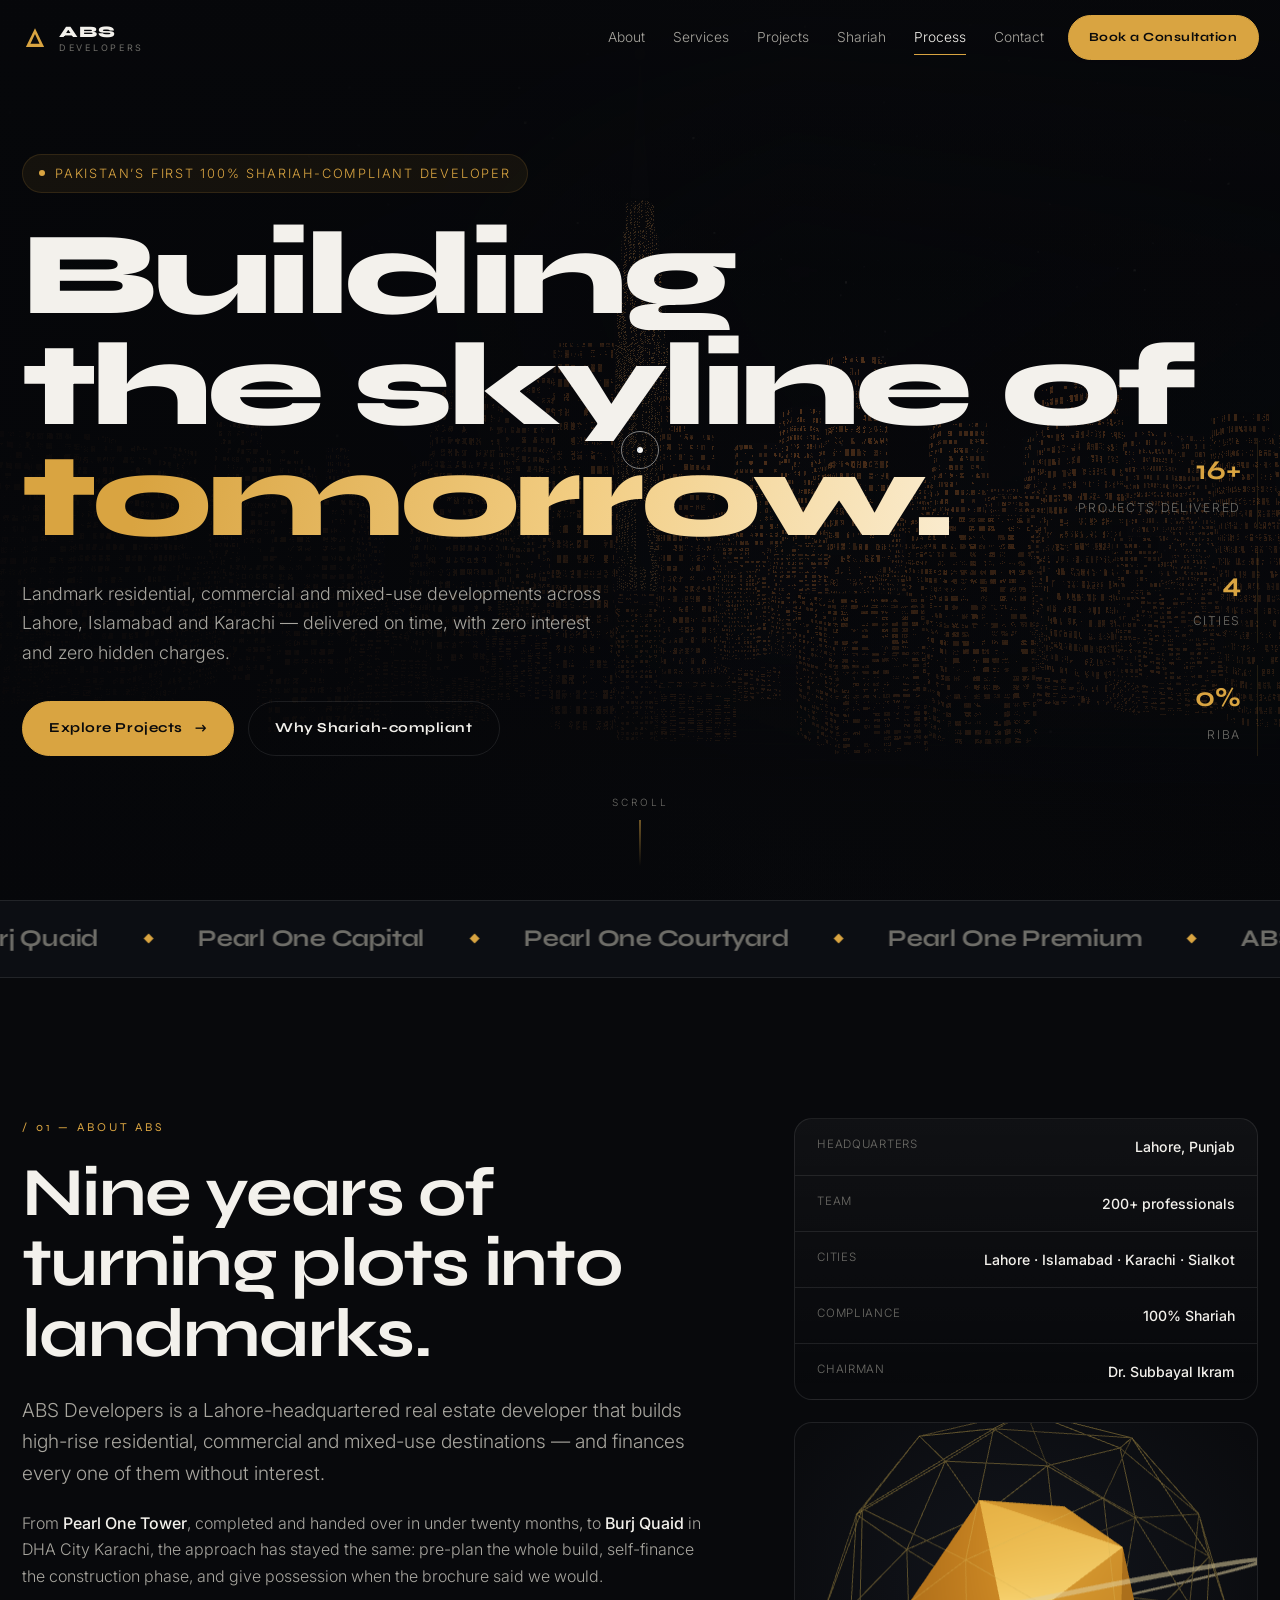
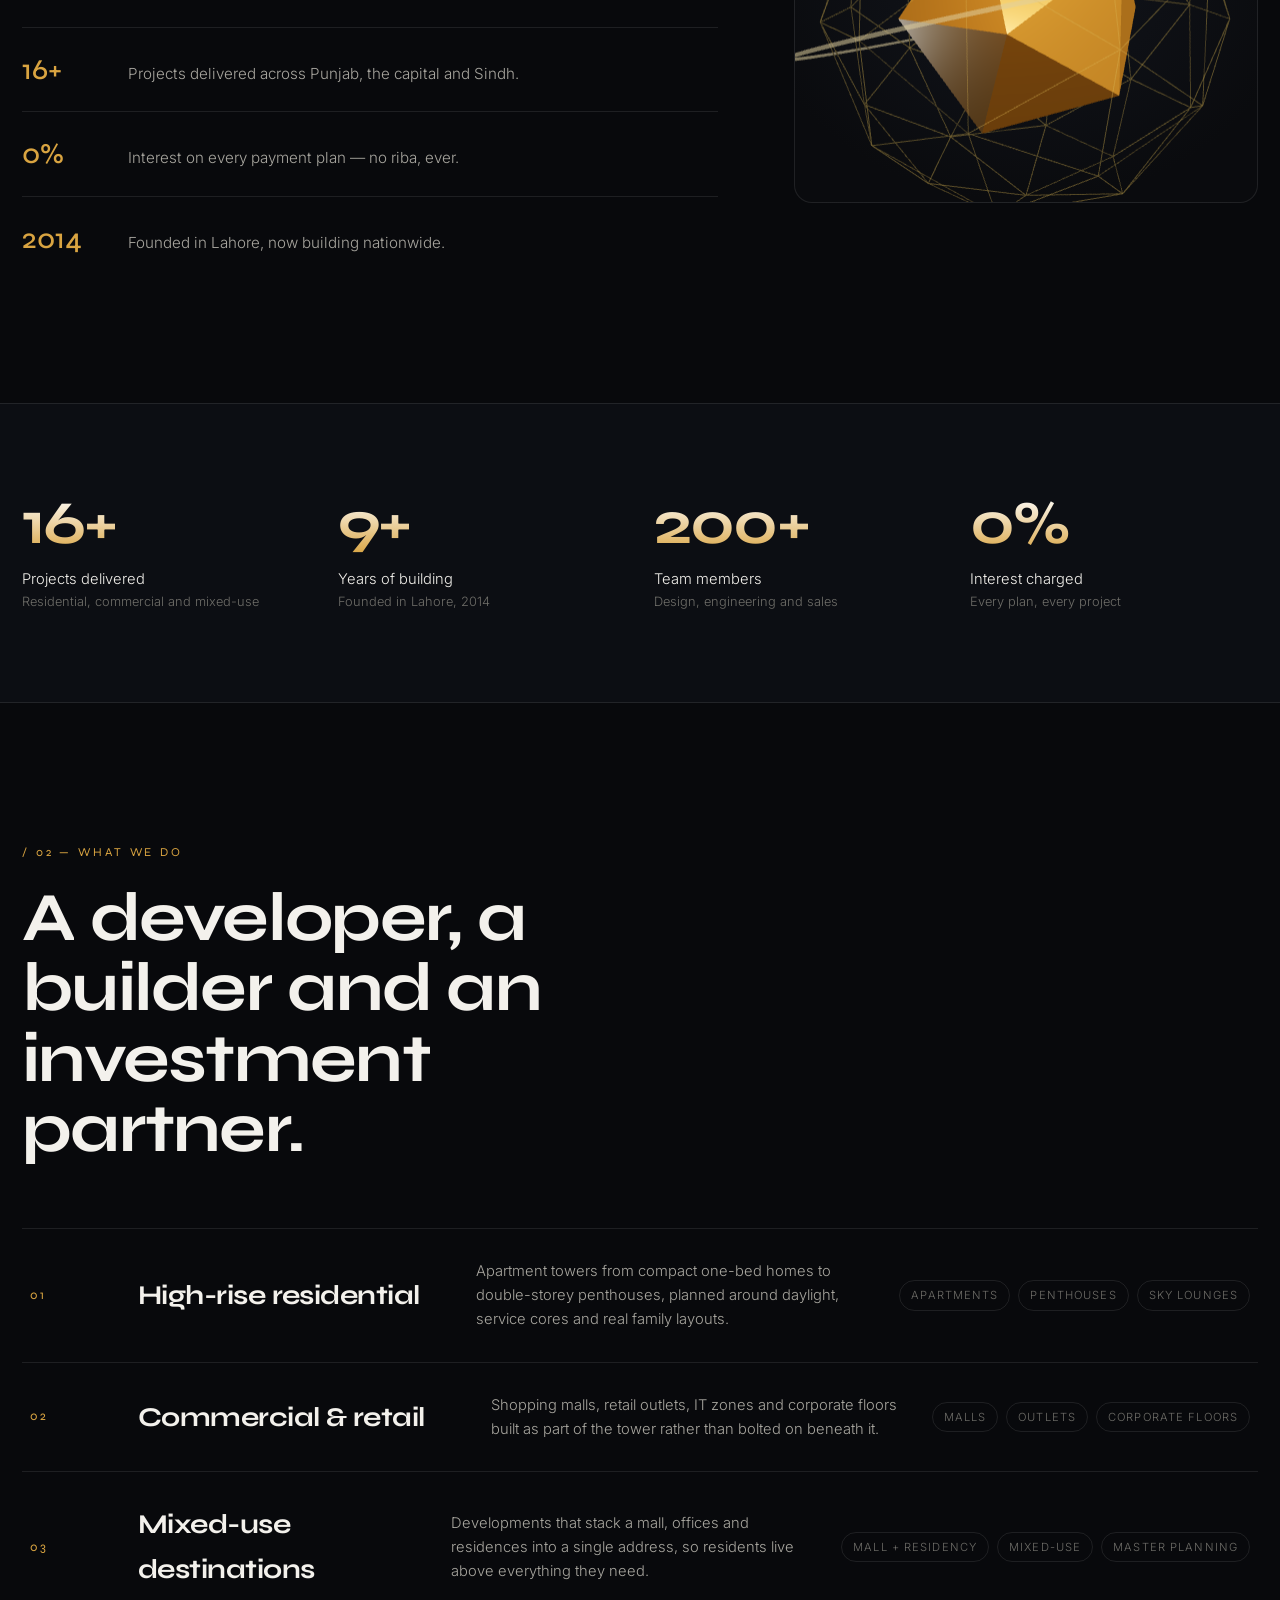
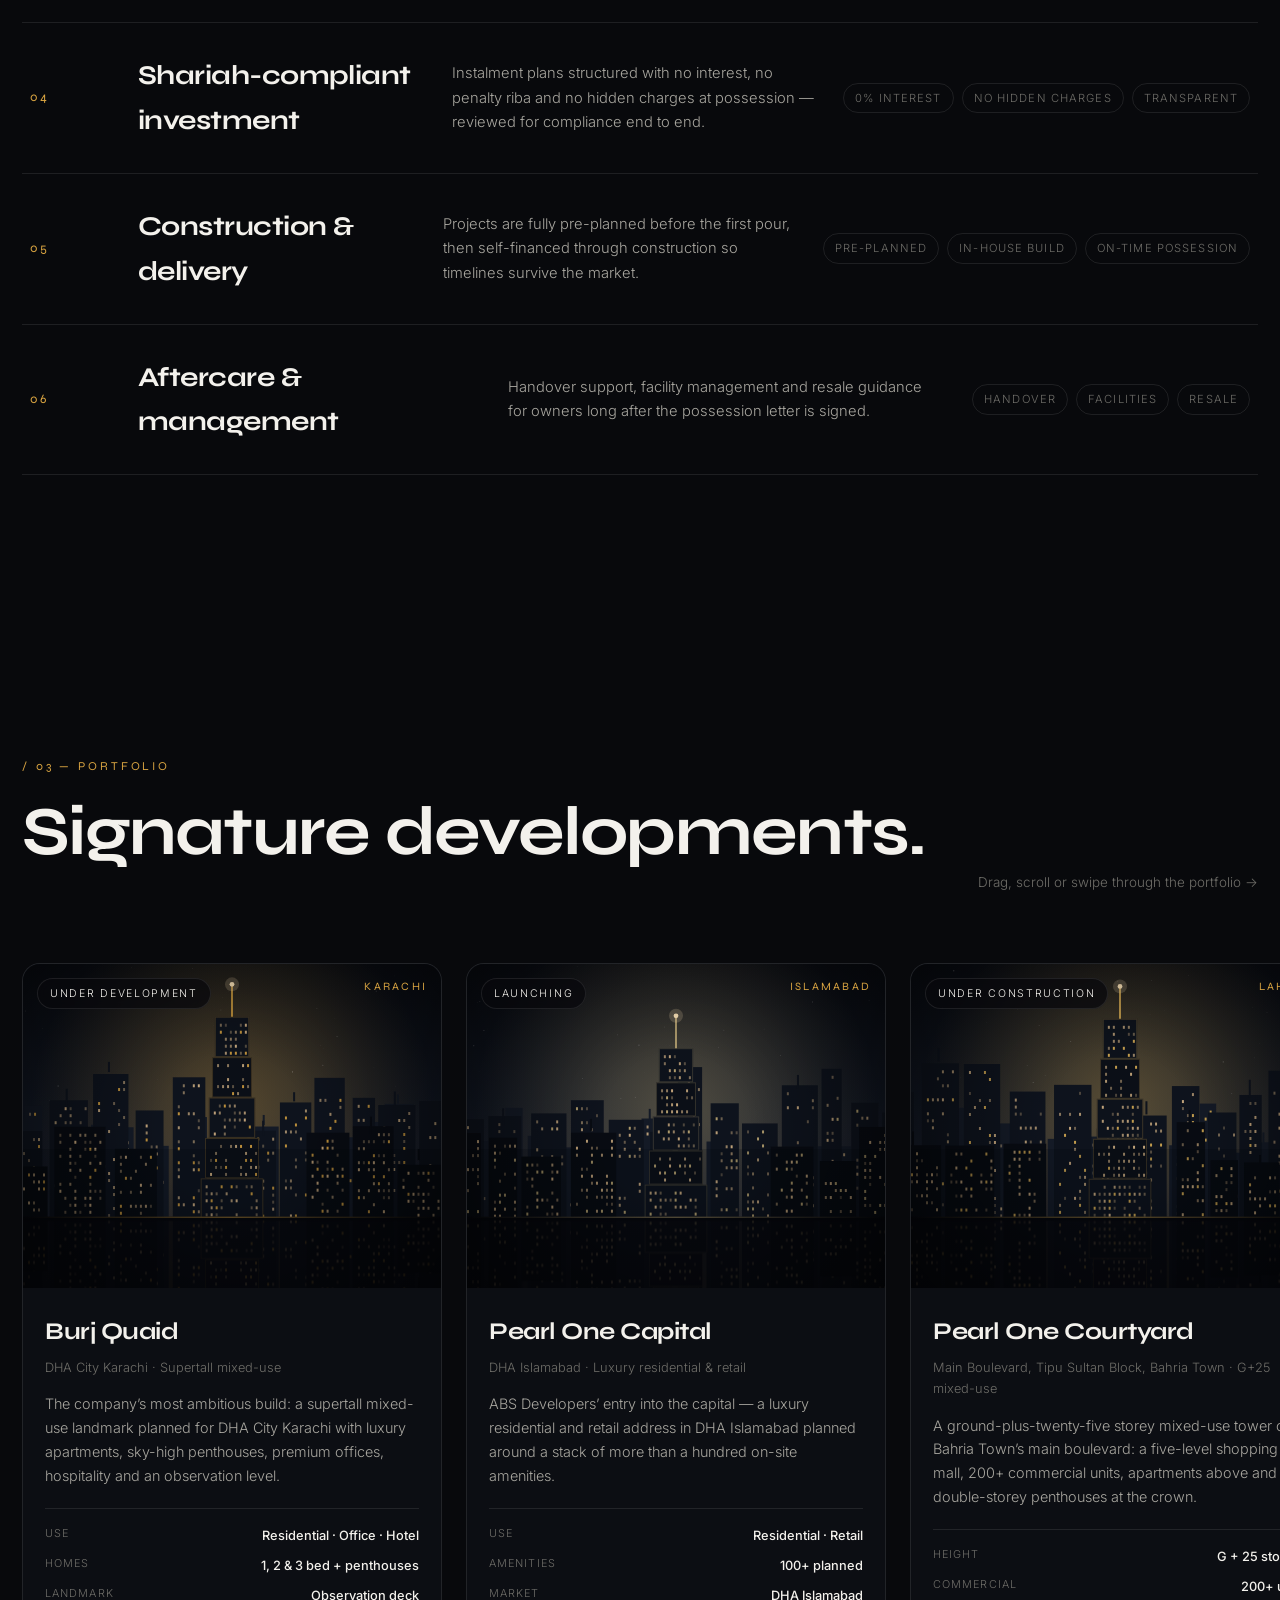
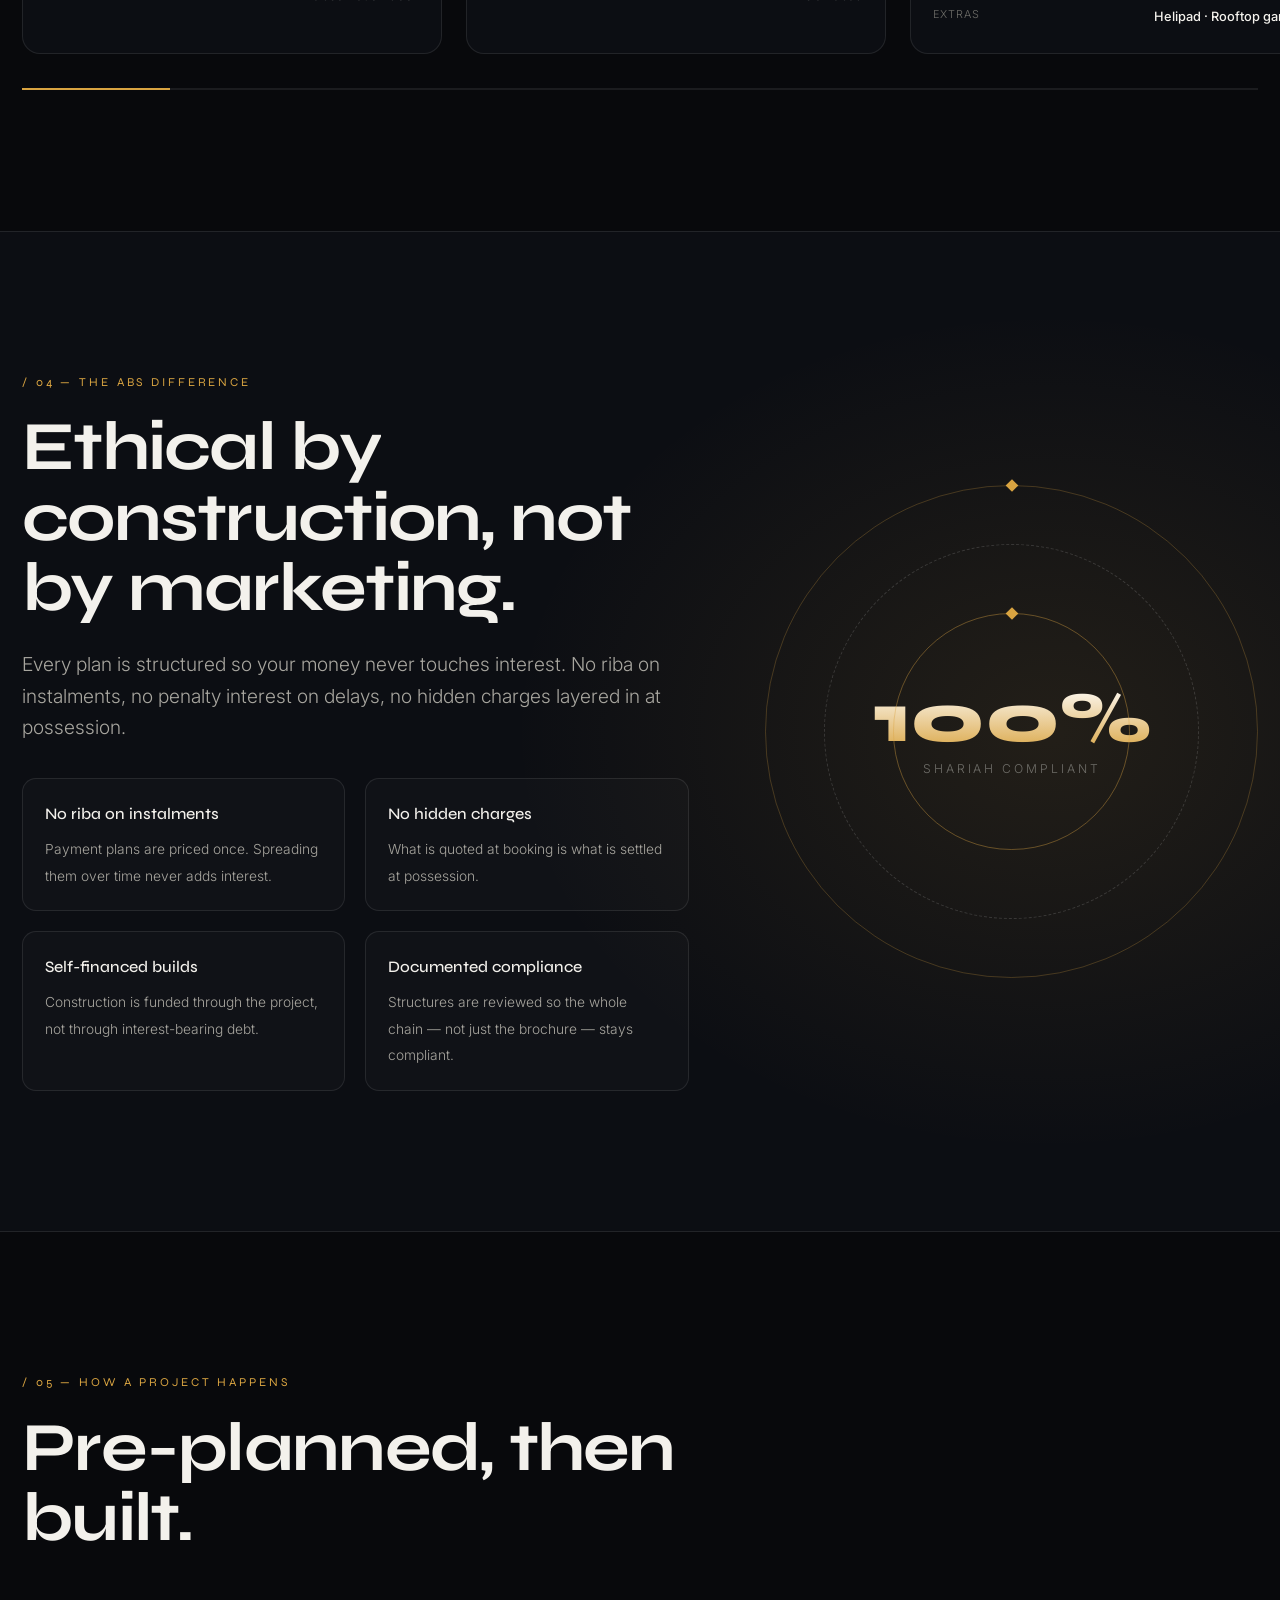
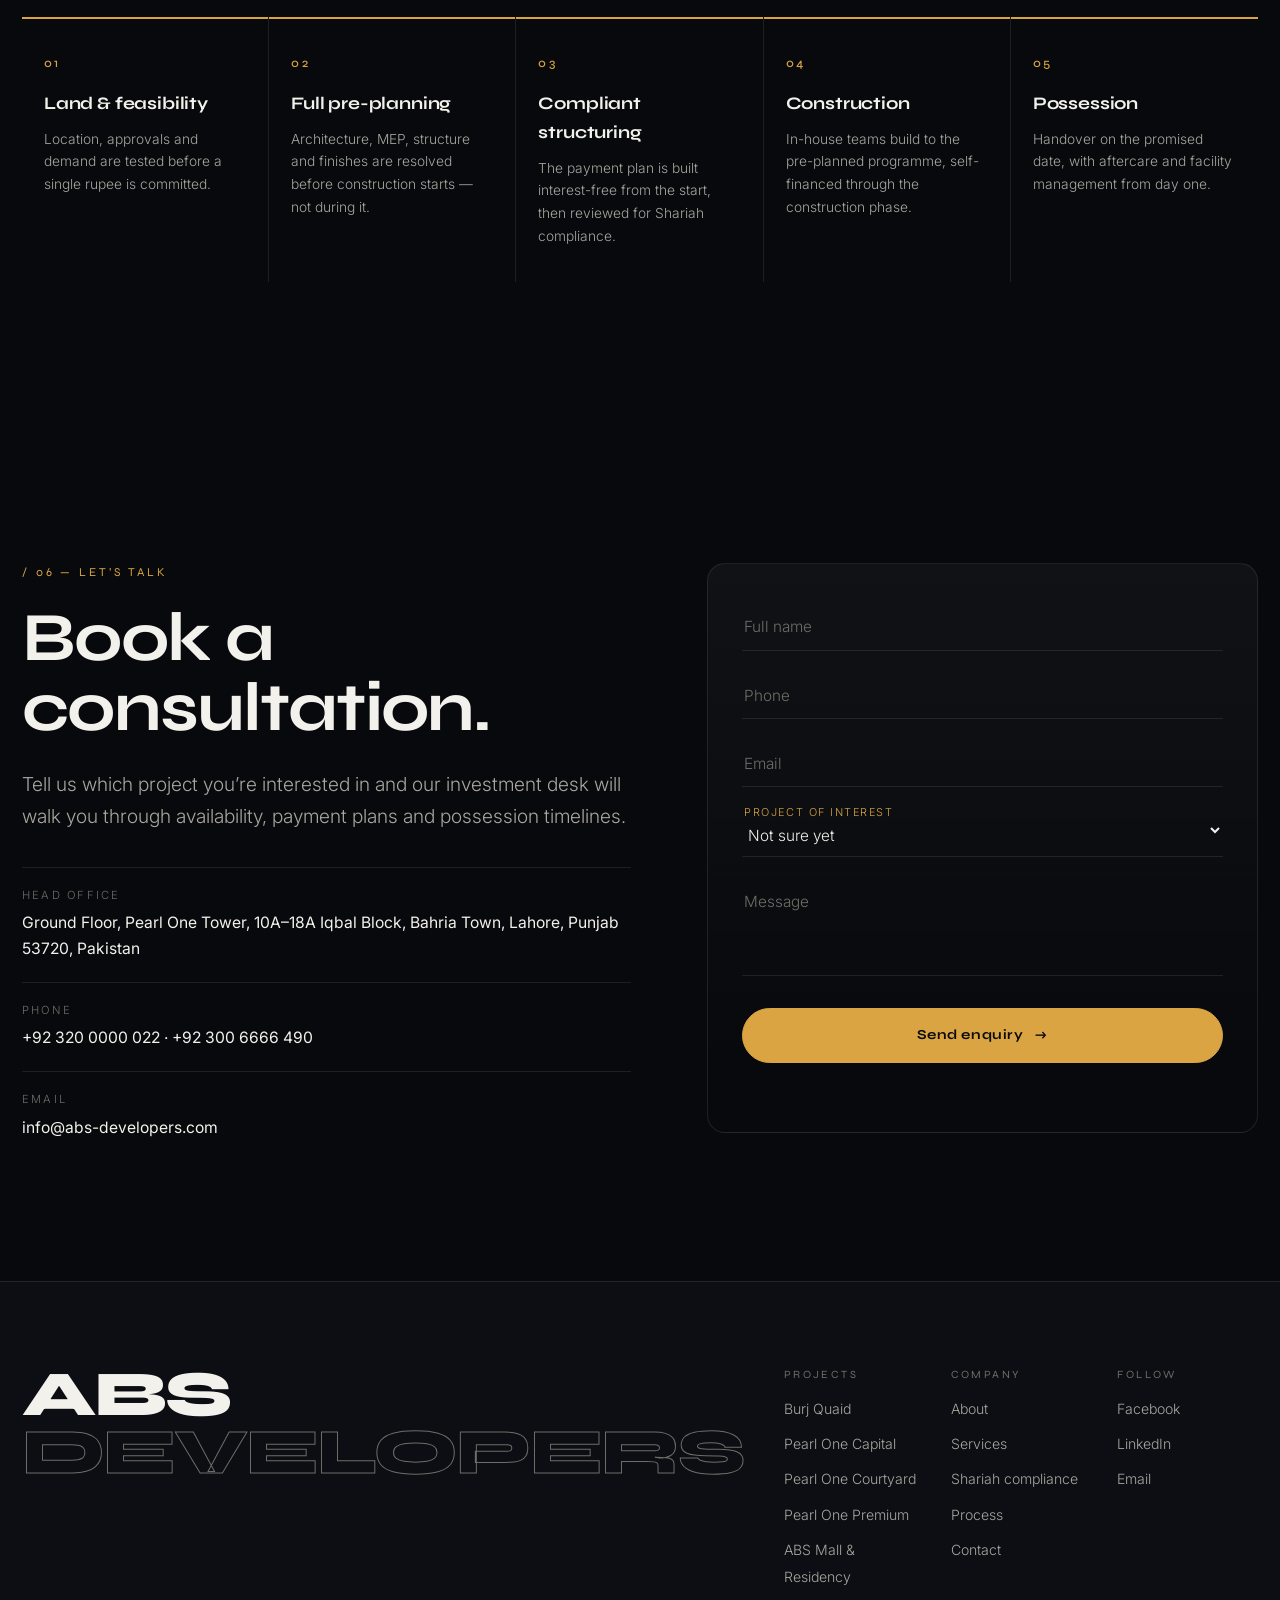
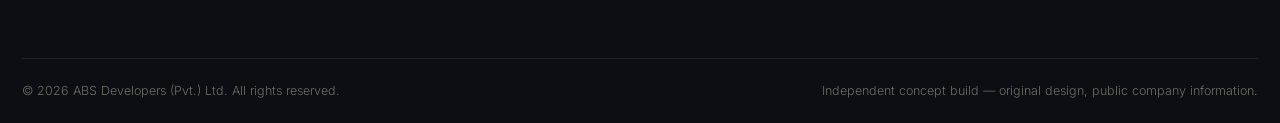
==== index.html @ 53b5f5e5 "Build ABS Developers interactive website with Three.js A static, animated marketing site for ABS Dev" ====
<!DOCTYPE html>
<html lang="en">
<head>
<meta charset="UTF-8" />
<meta name="viewport" content="width=device-width, initial-scale=1, viewport-fit=cover" />
<meta name="theme-color" content="#08090c" />
<title>ABS Developers — Pakistan's Shariah-Compliant Real Estate Developer</title>
<meta name="description" content="ABS Developers — Pakistan's first 100% Shariah-compliant real estate developer. Landmark residential, commercial and mixed-use towers across Lahore, Islamabad and Karachi." />
<link rel="preconnect" href="https://fonts.googleapis.com" />
<link rel="preconnect" href="https://fonts.gstatic.com" crossorigin />
<link href="https://fonts.googleapis.com/css2?family=Syne:wght@600;700;800&family=Inter:wght@300;400;500;600&display=swap" rel="stylesheet" />
<link rel="stylesheet" href="src/css/style.css" />
<link rel="icon" href="data:image/svg+xml,%3Csvg xmlns='http://www.w3.org/2000/svg' viewBox='0 0 32 32'%3E%3Crect width='32' height='32' fill='%23090a0d'/%3E%3Cpath d='M16 4 L26 28 H6 Z' fill='none' stroke='%23d9a441' stroke-width='2'/%3E%3C/svg%3E" />
<script type="importmap">
{
  "imports": {
    "three": "./src/vendor/three.module.min.js"
  }
}
</script>
</head>
<body>

<!-- ============ PRELOADER ============ -->
<div class="preloader" id="preloader">
  <div class="preloader__inner">
    <div class="preloader__mark" aria-hidden="true">
      <svg viewBox="0 0 120 120"><polygon class="pl-tri" points="60,12 104,104 16,104"/><polygon class="pl-tri pl-tri--2" points="60,38 84,92 36,92"/></svg>
    </div>
    <div class="preloader__word"><span>A</span><span>B</span><span>S</span></div>
    <div class="preloader__bar"><i id="preloaderBar"></i></div>
    <div class="preloader__count"><span id="preloaderPct">0</span><em>%</em></div>
  </div>
</div>

<!-- ============ CURSOR / PROGRESS ============ -->
<div class="cursor" id="cursor"><span class="cursor__dot"></span><span class="cursor__ring"></span><span class="cursor__label"></span></div>
<div class="scroll-progress"><i id="scrollBar"></i></div>

<!-- ============ NAV ============ -->
<header class="nav" id="nav">
  <a class="nav__brand" href="#home" data-cursor="ABS">
    <svg class="nav__logo" viewBox="0 0 40 40" aria-hidden="true"><polygon points="20,5 34,34 6,34"/><polygon class="o" points="20,14 27,29 13,29"/></svg>
    <span class="nav__brand-text">ABS<em>Developers</em></span>
  </a>
  <nav class="nav__links" id="navLinks">
    <a href="#about">About</a>
    <a href="#services">Services</a>
    <a href="#projects">Projects</a>
    <a href="#shariah">Shariah</a>
    <a href="#process">Process</a>
    <a href="#contact">Contact</a>
  </nav>
  <a class="btn btn--sm nav__cta" href="#contact" data-cursor="Talk">Book a Consultation</a>
  <button class="nav__burger" id="burger" aria-label="Menu" aria-expanded="false"><i></i><i></i></button>
</header>

<div class="menu" id="menu">
  <div class="menu__bg"></div>
  <div class="menu__grid">
    <ul class="menu__list">
      <li><a href="#home"><b>01</b>Home</a></li>
      <li><a href="#about"><b>02</b>About</a></li>
      <li><a href="#services"><b>03</b>Services</a></li>
      <li><a href="#projects"><b>04</b>Projects</a></li>
      <li><a href="#shariah"><b>05</b>Shariah</a></li>
      <li><a href="#process"><b>06</b>Process</a></li>
      <li><a href="#contact"><b>07</b>Contact</a></li>
    </ul>
    <div class="menu__meta">
      <p class="menu__label">Head Office</p>
      <p>Ground Floor, Pearl One Tower,<br/>10A–18A Iqbal Block, Bahria Town,<br/>Lahore, Punjab 53720</p>
      <p class="menu__label">Enquiries</p>
      <p><a href="tel:+923200000022">+92 320 0000 022</a><br/><a href="mailto:info@abs-developers.com">info@abs-developers.com</a></p>
    </div>
  </div>
</div>

<main id="smooth-content">

<!-- ============ HERO ============ -->
<section class="hero" id="home">
  <canvas id="cityCanvas" class="hero__canvas"></canvas>
  <div class="hero__veil"></div>
  <div class="hero__inner">
    <p class="hero__eyebrow reveal-line"><i></i>Pakistan&rsquo;s first 100% Shariah-compliant developer</p>
    <h1 class="hero__title">
      <span class="line"><span>Building</span></span>
      <span class="line"><span>the skyline of</span></span>
      <span class="line"><span class="grad">tomorrow.</span></span>
    </h1>
    <p class="hero__sub reveal-line">Landmark residential, commercial and mixed-use developments across Lahore, Islamabad and Karachi — delivered on time, with zero interest and zero hidden charges.</p>
    <div class="hero__actions reveal-line">
      <a class="btn" href="#projects" data-cursor="View">Explore Projects<i class="btn__arrow">→</i></a>
      <a class="btn btn--ghost" href="#shariah" data-cursor="Why">Why Shariah-compliant</a>
    </div>
  </div>
  <div class="hero__stats" id="heroStats"></div>
  <div class="hero__scroll"><span>Scroll</span><i></i></div>
</section>

<!-- ============ MARQUEE ============ -->
<div class="marquee" aria-hidden="true">
  <div class="marquee__track" id="marqueeTrack"></div>
</div>

<!-- ============ ABOUT ============ -->
<section class="section about" id="about">
  <div class="wrap about__grid">
    <div class="about__left">
      <p class="tag reveal">/ 01 — About ABS</p>
      <h2 class="h2 split">Nine years of turning plots into landmarks.</h2>
      <p class="lede reveal">ABS Developers is a Lahore-headquartered real estate developer that builds high-rise residential, commercial and mixed-use destinations — and finances every one of them without interest.</p>
      <p class="reveal">From <b>Pearl One Tower</b>, completed and handed over in under twenty months, to <b>Burj Quaid</b> in DHA City Karachi, the approach has stayed the same: pre-plan the whole build, self-finance the construction phase, and give possession when the brochure said we would.</p>
      <div class="about__points">
        <div class="point reveal"><b>16+</b><span>Projects delivered across Punjab, the capital and Sindh.</span></div>
        <div class="point reveal"><b>0%</b><span>Interest on every payment plan — no riba, ever.</span></div>
        <div class="point reveal"><b>2014</b><span>Founded in Lahore, now building nationwide.</span></div>
      </div>
    </div>
    <aside class="about__right">
      <div class="panel reveal">
        <div class="panel__row"><span>Headquarters</span><b>Lahore, Punjab</b></div>
        <div class="panel__row"><span>Team</span><b>200+ professionals</b></div>
        <div class="panel__row"><span>Cities</span><b>Lahore · Islamabad · Karachi · Sialkot</b></div>
        <div class="panel__row"><span>Compliance</span><b>100% Shariah</b></div>
        <div class="panel__row"><span>Chairman</span><b>Dr. Subbayal Ikram</b></div>
      </div>
      <div class="about__badge reveal"><canvas id="emblemCanvas"></canvas></div>
    </aside>
  </div>
</section>

<!-- ============ STATS ============ -->
<section class="section stats">
  <div class="wrap stats__grid" id="statsGrid"></div>
</section>

<!-- ============ SERVICES ============ -->
<section class="section services" id="services">
  <div class="wrap">
    <header class="sec-head">
      <p class="tag reveal">/ 02 — What we do</p>
      <h2 class="h2 split">A developer, a builder and an investment partner.</h2>
    </header>
    <div class="services__list" id="servicesList"></div>
  </div>
</section>

<!-- ============ PROJECTS ============ -->
<section class="section projects" id="projects">
  <div class="wrap">
    <header class="sec-head sec-head--row">
      <div>
        <p class="tag reveal">/ 03 — Portfolio</p>
        <h2 class="h2 split">Signature developments.</h2>
      </div>
      <p class="sec-head__note reveal">Drag, scroll or swipe through the portfolio →</p>
    </header>
  </div>
  <div class="rail" id="rail">
    <div class="rail__track" id="railTrack"></div>
  </div>
  <div class="wrap"><div class="rail__bar"><i id="railBar"></i></div></div>
</section>

<!-- ============ SHARIAH ============ -->
<section class="section shariah" id="shariah">
  <div class="shariah__bg"></div>
  <div class="wrap shariah__grid">
    <div>
      <p class="tag reveal">/ 04 — The ABS difference</p>
      <h2 class="h2 split">Ethical by construction, not by marketing.</h2>
      <p class="lede reveal">Every plan is structured so your money never touches interest. No riba on instalments, no penalty interest on delays, no hidden charges layered in at possession.</p>
      <div class="pillars" id="pillars"></div>
    </div>
    <div class="shariah__art"><div class="ring r1"></div><div class="ring r2"></div><div class="ring r3"></div><div class="shariah__core"><span>100%</span><em>Shariah compliant</em></div></div>
  </div>
</section>

<!-- ============ PROCESS ============ -->
<section class="section process" id="process">
  <div class="wrap">
    <header class="sec-head">
      <p class="tag reveal">/ 05 — How a project happens</p>
      <h2 class="h2 split">Pre-planned, then built.</h2>
    </header>
    <ol class="steps" id="steps"></ol>
  </div>
</section>

<!-- ============ CONTACT ============ -->
<section class="section contact" id="contact">
  <div class="wrap contact__grid">
    <div class="contact__left">
      <p class="tag reveal">/ 06 — Let&rsquo;s talk</p>
      <h2 class="h2 split">Book a consultation.</h2>
      <p class="lede reveal">Tell us which project you&rsquo;re interested in and our investment desk will walk you through availability, payment plans and possession timelines.</p>
      <ul class="contact__info">
        <li class="reveal"><span>Head Office</span><b>Ground Floor, Pearl One Tower, 10A–18A Iqbal Block, Bahria Town, Lahore, Punjab 53720, Pakistan</b></li>
        <li class="reveal"><span>Phone</span><b><a href="tel:+923200000022">+92 320 0000 022</a> · <a href="tel:+923006666490">+92 300 6666 490</a></b></li>
        <li class="reveal"><span>Email</span><b><a href="mailto:info@abs-developers.com">info@abs-developers.com</a></b></li>
      </ul>
    </div>
    <form class="form reveal" id="form" novalidate>
      <div class="field"><input id="fName" name="name" required placeholder=" " autocomplete="name" /><label for="fName">Full name</label></div>
      <div class="field"><input id="fPhone" name="phone" required placeholder=" " autocomplete="tel" /><label for="fPhone">Phone</label></div>
      <div class="field"><input id="fEmail" type="email" name="email" required placeholder=" " autocomplete="email" /><label for="fEmail">Email</label></div>
      <div class="field"><select id="fProject" name="project"></select><label for="fProject" class="label--static">Project of interest</label></div>
      <div class="field"><textarea id="fMsg" name="message" rows="3" placeholder=" "></textarea><label for="fMsg">Message</label></div>
      <button class="btn btn--full" type="submit" data-cursor="Send">Send enquiry<i class="btn__arrow">→</i></button>
      <p class="form__note" id="formNote" role="status"></p>
    </form>
  </div>
</section>

<!-- ============ FOOTER ============ -->
<footer class="footer">
  <div class="wrap footer__top">
    <h2 class="footer__mark">ABS<em>DEVELOPERS</em></h2>
    <div class="footer__cols">
      <div><p class="menu__label">Projects</p><ul id="footerProjects"></ul></div>
      <div><p class="menu__label">Company</p><ul>
        <li><a href="#about">About</a></li><li><a href="#services">Services</a></li>
        <li><a href="#shariah">Shariah compliance</a></li><li><a href="#process">Process</a></li>
        <li><a href="#contact">Contact</a></li></ul></div>
      <div><p class="menu__label">Follow</p><ul>
        <li><a href="https://www.facebook.com/absdevelopers/" target="_blank" rel="noopener">Facebook</a></li>
        <li><a href="https://pk.linkedin.com/company/absdevelopers" target="_blank" rel="noopener">LinkedIn</a></li>
        <li><a href="mailto:info@abs-developers.com">Email</a></li></ul></div>
    </div>
  </div>
  <div class="wrap footer__bottom">
    <p>© <span id="year"></span> ABS Developers (Pvt.) Ltd. All rights reserved.</p>
    <p class="footer__note">Independent concept build — original design, public company information.</p>
  </div>
</footer>

</main>

<script type="module" src="src/js/main.js"></script>
</body>
</html>
---- src/css/style.css ----
/* =========================================================
   ABS Developers — concept build
   Original design system. Dark architectural palette + gold.
   ========================================================= */

:root{
  --bg:#08090c;
  --bg-2:#0c0e13;
  --bg-3:#11141b;
  --line:rgba(255,255,255,.09);
  --ink:#f3f1ec;
  --ink-2:#a8a69f;
  --ink-3:#6e6d68;
  --gold:#d9a441;
  --gold-2:#f2cd82;
  --gold-soft:rgba(217,164,65,.14);
  --radius:18px;
  --wrap:1280px;
  --ease:cubic-bezier(.22,1,.36,1);
  --font-d:"Syne",system-ui,sans-serif;
  --font-b:"Inter",system-ui,sans-serif;
  --nav-h:76px;
}

*,*::before,*::after{box-sizing:border-box}
html{scroll-behavior:smooth;-webkit-text-size-adjust:100%}
html.lenis{scroll-behavior:auto}
body{
  margin:0;background:var(--bg);color:var(--ink);
  font-family:var(--font-b);font-weight:300;font-size:16px;line-height:1.65;
  -webkit-font-smoothing:antialiased;overflow-x:hidden;
}
body.is-locked{overflow:hidden}
img,canvas,svg{display:block;max-width:100%}
a{color:inherit;text-decoration:none}
ul,ol{margin:0;padding:0;list-style:none}
button,input,select,textarea{font:inherit;color:inherit}
::selection{background:var(--gold);color:#0b0b0c}

.wrap{width:min(100% - 44px,var(--wrap));margin-inline:auto}
.section{position:relative;padding:clamp(88px,11vw,160px) 0}
.tag{
  font-family:var(--font-d);font-size:12px;letter-spacing:.24em;text-transform:uppercase;
  color:var(--gold);margin:0 0 20px
}
.h2{
  font-family:var(--font-d);font-weight:700;letter-spacing:-.025em;line-height:1.02;
  font-size:clamp(2.1rem,5.4vw,4.3rem);margin:0 0 26px;
}
.lede{font-size:clamp(1.02rem,1.5vw,1.2rem);color:var(--ink-2);max-width:56ch;margin:0 0 20px}
p{margin:0 0 18px;color:var(--ink-2)}
b,strong{color:var(--ink);font-weight:500}

/* ---------- Buttons ---------- */
.btn{
  --pad:15px 26px;
  position:relative;display:inline-flex;align-items:center;gap:12px;
  padding:var(--pad);border:1px solid var(--gold);border-radius:999px;
  background:var(--gold);color:#0a0a0b;font-family:var(--font-d);font-weight:700;
  font-size:.86rem;letter-spacing:.04em;cursor:pointer;overflow:hidden;
  transition:transform .5s var(--ease),box-shadow .5s var(--ease),color .35s;
  will-change:transform;
}
.btn::after{
  content:"";position:absolute;inset:0;background:var(--ink);
  transform:translateY(101%);transition:transform .55s var(--ease);z-index:0;
}
.btn>*{position:relative;z-index:1}
.btn:hover{box-shadow:0 14px 40px -12px rgba(217,164,65,.6)}
.btn:hover::after{transform:translateY(0)}
.btn__arrow{transition:transform .45s var(--ease);font-style:normal}
.btn:hover .btn__arrow{transform:translateX(5px)}
.btn--ghost{background:transparent;border-color:var(--line);color:var(--ink)}
.btn--ghost::after{background:var(--ink)}
.btn--ghost:hover{color:#0a0a0b;box-shadow:none}
.btn--sm{--pad:11px 20px;font-size:.78rem}
.btn--full{width:100%;justify-content:center;margin-top:8px}

/* ---------- Preloader ---------- */
.preloader{
  position:fixed;inset:0;z-index:999;background:var(--bg);
  display:grid;place-items:center;
}
.preloader.is-done{pointer-events:none}
.preloader__inner{display:grid;justify-items:center;gap:22px;width:min(88vw,330px)}
.preloader__mark svg{width:58px;height:58px}
.pl-tri{fill:none;stroke:var(--gold);stroke-width:3;
  stroke-dasharray:300;stroke-dashoffset:300;animation:draw 2.2s var(--ease) infinite}
.pl-tri--2{stroke:rgba(255,255,255,.3);animation-delay:.25s}
@keyframes draw{0%{stroke-dashoffset:300}55%{stroke-dashoffset:0}100%{stroke-dashoffset:-300}}
.preloader__word{display:flex;gap:.28em;font-family:var(--font-d);font-weight:800;
  font-size:2rem;letter-spacing:.12em}
.preloader__word span{opacity:.15;animation:pulse 1.5s var(--ease) infinite}
.preloader__word span:nth-child(2){animation-delay:.15s}
.preloader__word span:nth-child(3){animation-delay:.3s}
@keyframes pulse{0%,100%{opacity:.15}50%{opacity:1;color:var(--gold)}}
.preloader__bar{width:100%;height:2px;background:rgba(255,255,255,.1);overflow:hidden}
.preloader__bar i{display:block;height:100%;width:0;background:var(--gold);transition:width .3s linear}
.preloader__count{font-family:var(--font-d);font-size:.8rem;color:var(--ink-3);letter-spacing:.2em}

/* ---------- Cursor & progress ---------- */
.cursor{position:fixed;top:0;left:0;z-index:900;pointer-events:none;mix-blend-mode:difference}
.cursor__dot,.cursor__ring{position:absolute;border-radius:50%;transform:translate(-50%,-50%)}
.cursor__dot{width:6px;height:6px;background:#fff}
.cursor__ring{width:38px;height:38px;border:1px solid rgba(255,255,255,.5);
  transition:width .35s var(--ease),height .35s var(--ease),background .35s}
.cursor.is-active .cursor__ring{width:68px;height:68px;background:rgba(255,255,255,.12)}
.cursor__label{position:absolute;transform:translate(-50%,-50%);font-family:var(--font-d);
  font-size:11px;letter-spacing:.1em;text-transform:uppercase;opacity:0;transition:opacity .3s}
.cursor.is-active .cursor__label{opacity:1}
@media (hover:none),(max-width:900px){.cursor{display:none}}

.scroll-progress{position:fixed;top:0;left:0;width:100%;height:2px;z-index:800;background:transparent}
.scroll-progress i{display:block;height:100%;width:0;
  background:linear-gradient(90deg,var(--gold),var(--gold-2))}

/* ---------- Nav ---------- */
.nav{
  position:fixed;top:0;left:0;width:100%;height:var(--nav-h);z-index:700;
  display:flex;align-items:center;gap:24px;
  padding:0 max(22px,calc((100vw - var(--wrap))/2));
  transition:background .5s var(--ease),backdrop-filter .5s,border-color .5s,transform .6s var(--ease);
  border-bottom:1px solid transparent;
}
.nav.is-stuck{background:rgba(8,9,12,.72);backdrop-filter:blur(16px);border-color:var(--line)}
.nav.is-hidden{transform:translateY(-102%)}
.nav__brand{display:flex;align-items:center;gap:11px;margin-right:auto}
.nav__logo{width:26px;height:26px;fill:var(--gold)}
.nav__logo .o{fill:var(--bg)}
.nav__brand-text{font-family:var(--font-d);font-weight:800;letter-spacing:.06em;font-size:1rem;line-height:1}
.nav__brand-text em{display:block;font-style:normal;font-family:var(--font-b);font-weight:400;
  font-size:9px;letter-spacing:.3em;color:var(--ink-3);text-transform:uppercase;margin-top:3px}
.nav__links{display:flex;gap:28px}
.nav__links a{position:relative;font-size:.86rem;color:var(--ink-2);transition:color .3s}
.nav__links a::after{content:"";position:absolute;left:0;bottom:-6px;width:100%;height:1px;
  background:var(--gold);transform:scaleX(0);transform-origin:right;transition:transform .45s var(--ease)}
.nav__links a:hover,.nav__links a.is-current{color:var(--ink)}
.nav__links a:hover::after,.nav__links a.is-current::after{transform:scaleX(1);transform-origin:left}
.nav__burger{display:none;width:42px;height:42px;border:1px solid var(--line);border-radius:50%;
  background:transparent;cursor:pointer;place-items:center;gap:5px;flex-direction:column}
.nav__burger i{display:block;width:16px;height:1.5px;background:var(--ink);transition:transform .4s var(--ease),opacity .3s}
.nav__burger.is-open i:first-child{transform:translateY(3.2px) rotate(45deg)}
.nav__burger.is-open i:last-child{transform:translateY(-3.2px) rotate(-45deg)}

/* ---------- Mobile menu ---------- */
.menu{position:fixed;inset:0;z-index:690;visibility:hidden;pointer-events:none}
.menu.is-open{visibility:visible;pointer-events:auto}
.menu__bg{position:absolute;inset:0;background:var(--bg-2);
  clip-path:circle(0% at 100% 0);transition:clip-path .8s var(--ease)}
.menu.is-open .menu__bg{clip-path:circle(150% at 100% 0)}
.menu__grid{position:relative;height:100%;display:flex;flex-direction:column;justify-content:center;
  gap:40px;padding:calc(var(--nav-h) + 30px) max(22px,calc((100vw - var(--wrap))/2)) 40px;overflow-y:auto}
.menu__list li{overflow:hidden;border-bottom:1px solid var(--line)}
.menu__list a{display:flex;align-items:baseline;gap:16px;padding:14px 0;
  font-family:var(--font-d);font-weight:700;font-size:clamp(1.7rem,7vw,2.6rem);letter-spacing:-.02em;
  transform:translateY(105%);transition:transform .7s var(--ease),color .3s}
.menu.is-open .menu__list a{transform:translateY(0)}
.menu__list li:nth-child(1) a{transition-delay:.16s}.menu__list li:nth-child(2) a{transition-delay:.22s}
.menu__list li:nth-child(3) a{transition-delay:.28s}.menu__list li:nth-child(4) a{transition-delay:.34s}
.menu__list li:nth-child(5) a{transition-delay:.4s}.menu__list li:nth-child(6) a{transition-delay:.46s}
.menu__list li:nth-child(7) a{transition-delay:.52s}
.menu__list a:hover{color:var(--gold)}
.menu__list b{font-family:var(--font-b);font-size:11px;font-weight:400;color:var(--gold);letter-spacing:.2em}
.menu__meta p{font-size:.9rem;margin:0 0 14px}
.menu__label{font-family:var(--font-d);font-size:11px;letter-spacing:.22em;text-transform:uppercase;
  color:var(--ink-3);margin:0 0 10px}

/* ---------- Hero ---------- */
.hero{position:relative;min-height:100svh;display:flex;align-items:flex-end;overflow:hidden}
.hero__canvas{position:absolute;inset:0;width:100%;height:100%;z-index:0}
.hero__veil{position:absolute;inset:0;z-index:1;pointer-events:none;
  background:
    linear-gradient(90deg,rgba(6,7,10,.94) 0%,rgba(6,7,10,.82) 34%,rgba(6,7,10,.28) 62%,rgba(6,7,10,.5) 100%),
    radial-gradient(90% 62% at 50% 106%,rgba(8,9,12,.94),transparent 62%),
    linear-gradient(180deg,rgba(8,9,12,.9) 0%,rgba(8,9,12,.3) 30%,rgba(8,9,12,.8) 100%)}
.hero__inner{position:relative;z-index:2;width:min(100% - 44px,var(--wrap));margin-inline:auto;
  padding-bottom:clamp(120px,16vh,190px)}
.hero__eyebrow{display:inline-flex;align-items:center;gap:10px;font-size:.8rem;letter-spacing:.14em;
  text-transform:uppercase;color:var(--gold);border:1px solid var(--gold-soft);background:rgba(217,164,65,.07);
  padding:8px 16px;border-radius:999px;margin:0 0 26px}
.hero__eyebrow i{width:6px;height:6px;border-radius:50%;background:var(--gold);
  box-shadow:0 0 0 0 rgba(217,164,65,.6);animation:ping 2.4s infinite}
@keyframes ping{70%{box-shadow:0 0 0 12px rgba(217,164,65,0)}100%{box-shadow:0 0 0 0 rgba(217,164,65,0)}}
.hero__title{font-family:var(--font-d);font-weight:800;letter-spacing:-.035em;line-height:.94;
  font-size:clamp(2.1rem,10.4vw,7.4rem);margin:0 0 26px;overflow-wrap:break-word}
.hero__title .line{display:block;overflow:hidden}
.hero__title .line>span{display:block;transform:translateY(110%)}
.grad{background:linear-gradient(100deg,var(--gold) 10%,var(--gold-2) 45%,#fff 95%);
  -webkit-background-clip:text;background-clip:text;color:transparent}
.hero__sub{max-width:54ch;font-size:clamp(.98rem,1.4vw,1.12rem);color:var(--ink-2);margin-bottom:34px}
.hero__actions{display:flex;flex-wrap:wrap;gap:14px}
.hero__stats{position:absolute;z-index:2;right:max(22px,calc((100vw - var(--wrap))/2));
  bottom:clamp(120px,16vh,190px);display:grid;gap:22px;text-align:right}
.hero__stats .hs{padding:10px 16px;border-right:1px solid var(--gold-soft)}
.hero__stats .hs b{display:block;font-family:var(--font-d);font-weight:700;font-size:1.7rem;color:var(--gold)}
.hero__stats .hs span{font-size:.76rem;letter-spacing:.14em;text-transform:uppercase;color:var(--ink-3)}
.hero__scroll{position:absolute;z-index:2;left:50%;transform:translateX(-50%);bottom:34px;
  display:grid;justify-items:center;gap:10px;font-size:10px;letter-spacing:.3em;
  text-transform:uppercase;color:var(--ink-3)}
.hero__scroll i{width:1px;height:46px;background:linear-gradient(var(--gold),transparent);
  animation:drop 2.2s var(--ease) infinite}
@keyframes drop{0%{transform:scaleY(0);transform-origin:top}45%{transform:scaleY(1);transform-origin:top}
  55%{transform:scaleY(1);transform-origin:bottom}100%{transform:scaleY(0);transform-origin:bottom}}

/* ---------- Marquee ---------- */
.marquee{position:relative;z-index:3;border-block:1px solid var(--line);
  background:var(--bg-2);padding:18px 0;overflow:hidden;white-space:nowrap}
.marquee__track{display:inline-flex;gap:46px;will-change:transform}
.marquee__track span{font-family:var(--font-d);font-weight:700;font-size:clamp(1rem,2vw,1.5rem);
  letter-spacing:-.01em;color:var(--ink-3);display:inline-flex;align-items:center;gap:46px}
.marquee__track span::after{content:"";width:7px;height:7px;background:var(--gold);
  transform:rotate(45deg);flex:none}

/* ---------- About ---------- */
.about__grid{display:grid;grid-template-columns:1.35fr .9fr;gap:clamp(34px,6vw,80px);align-items:start}
.about__points{display:grid;gap:18px;margin-top:38px}
.point{display:flex;gap:20px;align-items:baseline;padding-top:18px;border-top:1px solid var(--line)}
.point b{font-family:var(--font-d);font-size:1.8rem;color:var(--gold);min-width:86px}
.point span{color:var(--ink-2);font-size:.95rem}
.panel{border:1px solid var(--line);border-radius:var(--radius);background:
  linear-gradient(180deg,rgba(255,255,255,.035),rgba(255,255,255,0));overflow:hidden}
.panel__row{display:flex;justify-content:space-between;gap:18px;padding:16px 22px;
  border-bottom:1px solid var(--line);font-size:.88rem}
.panel__row:last-child{border-bottom:0}
.panel__row span{color:var(--ink-3);letter-spacing:.06em;text-transform:uppercase;font-size:.72rem}
.panel__row b{text-align:right}
.about__badge{margin-top:22px;border:1px solid var(--line);border-radius:var(--radius);
  aspect-ratio:1/.82;overflow:hidden;background:radial-gradient(60% 60% at 50% 40%,#12151c,#0a0b0e)}
.about__badge canvas{width:100%;height:100%}

/* ---------- Stats ---------- */
.stats{padding-block:clamp(60px,7vw,92px);border-block:1px solid var(--line);background:var(--bg-2)}
.stats__grid{display:grid;grid-template-columns:repeat(4,1fr);gap:28px}
.stat b{display:block;font-family:var(--font-d);font-weight:700;letter-spacing:-.03em;
  font-size:clamp(2.4rem,5vw,3.8rem);line-height:1;
  background:linear-gradient(180deg,#fff,var(--gold));-webkit-background-clip:text;background-clip:text;color:transparent}
.stat span{display:block;margin-top:12px;font-size:.92rem;color:var(--ink)}
.stat em{display:block;font-style:normal;font-size:.8rem;color:var(--ink-3)}

/* ---------- Services ---------- */
.sec-head{max-width:70ch;margin-bottom:clamp(38px,5vw,64px)}
.sec-head--row{display:flex;justify-content:space-between;align-items:flex-end;gap:24px;max-width:none}
.sec-head__note{font-size:.84rem;color:var(--ink-3);margin:0;white-space:nowrap}
.services__list{border-top:1px solid var(--line)}
.svc{position:relative;display:grid;grid-template-columns:80px 1.1fr 1.4fr auto;gap:28px;align-items:center;
  padding:30px 8px;border-bottom:1px solid var(--line);cursor:pointer;overflow:hidden;
  transition:padding .5s var(--ease)}
.svc::before{content:"";position:absolute;inset:0;z-index:-1;
  background:linear-gradient(90deg,rgba(217,164,65,.12),rgba(217,164,65,0));
  transform:scaleX(0);transform-origin:left;transition:transform .6s var(--ease)}
.svc:hover{padding-inline:22px}
.svc:hover::before{transform:scaleX(1)}
.svc__n{font-family:var(--font-d);font-size:.8rem;color:var(--gold);letter-spacing:.16em}
.svc__title{font-family:var(--font-d);font-weight:700;font-size:clamp(1.15rem,2.3vw,1.7rem);
  letter-spacing:-.02em;margin:0;transition:transform .5s var(--ease)}
.svc:hover .svc__title{transform:translateX(6px)}
.svc__text{margin:0;font-size:.92rem;color:var(--ink-2)}
.svc__tags{display:flex;flex-wrap:wrap;gap:8px;justify-content:flex-end}
.svc__tags i{font-style:normal;font-size:.7rem;letter-spacing:.1em;text-transform:uppercase;
  color:var(--ink-3);border:1px solid var(--line);border-radius:999px;padding:5px 11px;white-space:nowrap}

/* ---------- Projects rail ---------- */
.rail{overflow-x:auto;overflow-y:hidden;scrollbar-width:none;cursor:grab;
  padding:6px max(22px,calc((100vw - var(--wrap))/2)) 34px;scroll-snap-type:x proximity}
.rail::-webkit-scrollbar{display:none}
.rail.is-dragging{cursor:grabbing}
.rail__track{display:flex;gap:24px;width:max-content}
.card{
  position:relative;width:min(80vw,420px);flex:none;border:1px solid var(--line);
  border-radius:var(--radius);overflow:hidden;background:var(--bg-2);scroll-snap-align:center;
  transition:border-color .5s var(--ease),transform .5s var(--ease);
  transform-style:preserve-3d;
}
.card:hover{border-color:rgba(217,164,65,.5)}
.card__vis{position:relative;aspect-ratio:4/3.1;overflow:hidden;
  background:linear-gradient(180deg,#131720,#090a0e)}
.card__vis canvas{width:100%;height:100%;transition:transform .8s var(--ease)}
.card:hover .card__vis canvas{transform:scale(1.05)}
.card__status{position:absolute;top:14px;left:14px;z-index:2;font-size:.66rem;letter-spacing:.16em;
  text-transform:uppercase;padding:6px 12px;border-radius:999px;
  background:rgba(8,9,12,.75);border:1px solid var(--line);backdrop-filter:blur(8px)}
.card__city{position:absolute;top:14px;right:14px;z-index:2;font-family:var(--font-d);font-size:.7rem;
  letter-spacing:.2em;text-transform:uppercase;color:var(--gold)}
.card__body{padding:24px 22px 26px}
.card__name{font-family:var(--font-d);font-weight:700;font-size:1.5rem;letter-spacing:-.02em;margin:0 0 6px}
.card__loc{font-size:.8rem;color:var(--ink-3);margin:0 0 14px}
.card__text{font-size:.9rem;margin:0 0 20px}
.card__facts{display:grid;gap:9px;border-top:1px solid var(--line);padding-top:16px}
.card__facts div{display:flex;justify-content:space-between;gap:14px;font-size:.8rem}
.card__facts span{color:var(--ink-3);text-transform:uppercase;letter-spacing:.1em;font-size:.68rem}
.card__facts b{text-align:right;font-weight:500}
.rail__bar{height:2px;background:rgba(255,255,255,.08);overflow:hidden}
.rail__bar i{display:block;height:100%;width:12%;background:var(--gold);transform-origin:left}

/* ---------- Shariah ---------- */
.shariah{overflow:hidden;background:var(--bg-2);border-block:1px solid var(--line)}
.shariah__bg{position:absolute;inset:0;pointer-events:none;
  background:radial-gradient(60% 60% at 82% 50%,rgba(217,164,65,.11),transparent 70%)}
.shariah__grid{position:relative;display:grid;grid-template-columns:1.15fr .85fr;
  gap:clamp(40px,6vw,80px);align-items:center}
.pillars{display:grid;grid-template-columns:1fr 1fr;gap:20px;margin-top:34px}
.pillar{border:1px solid var(--line);border-radius:14px;padding:22px;background:rgba(255,255,255,.02);
  transition:transform .5s var(--ease),border-color .5s,background .5s}
.pillar:hover{transform:translateY(-6px);border-color:rgba(217,164,65,.45);background:rgba(217,164,65,.05)}
.pillar b{display:block;font-family:var(--font-d);font-size:1rem;margin-bottom:8px}
.pillar span{font-size:.86rem;color:var(--ink-2)}
.shariah__art{position:relative;aspect-ratio:1;display:grid;place-items:center}
.ring{position:absolute;border-radius:50%;border:1px solid var(--line)}
.r1{inset:0;border-color:rgba(217,164,65,.25);animation:spin 26s linear infinite}
.r2{inset:12%;border-style:dashed;border-color:rgba(255,255,255,.14);animation:spin 18s linear infinite reverse}
.r3{inset:26%;border-color:rgba(217,164,65,.4);animation:spin 34s linear infinite}
.r1::after,.r3::after{content:"";position:absolute;top:-5px;left:50%;width:9px;height:9px;
  background:var(--gold);transform:translateX(-50%) rotate(45deg)}
@keyframes spin{to{transform:rotate(360deg)}}
.shariah__core{text-align:center}
.shariah__core span{display:block;font-family:var(--font-d);font-weight:800;
  font-size:clamp(2.6rem,6vw,4.4rem);line-height:1;
  background:linear-gradient(180deg,#fff,var(--gold));-webkit-background-clip:text;background-clip:text;color:transparent}
.shariah__core em{font-style:normal;font-size:.76rem;letter-spacing:.24em;text-transform:uppercase;color:var(--ink-3)}

/* ---------- Process ---------- */
.steps{display:grid;grid-template-columns:repeat(5,1fr);gap:0;border-top:1px solid var(--line)}
.step{position:relative;padding:30px 22px 34px;border-right:1px solid var(--line)}
.step:last-child{border-right:0}
.step::before{content:"";position:absolute;top:-1px;left:0;width:0;height:2px;background:var(--gold);
  transition:width .9s var(--ease)}
.step.is-in::before{width:100%}
.step b{font-family:var(--font-d);font-size:.78rem;letter-spacing:.2em;color:var(--gold)}
.step h3{font-family:var(--font-d);font-weight:700;font-size:1.1rem;margin:14px 0 10px;letter-spacing:-.01em}
.step p{font-size:.86rem;margin:0}

/* ---------- Contact ---------- */
.contact__grid{display:grid;grid-template-columns:1.05fr .95fr;gap:clamp(36px,6vw,80px);align-items:start}
.contact__info{display:grid;gap:20px;margin-top:34px}
.contact__info li{display:grid;gap:6px;padding-top:18px;border-top:1px solid var(--line)}
.contact__info span{font-size:.7rem;letter-spacing:.2em;text-transform:uppercase;color:var(--ink-3)}
.contact__info b{font-weight:400;font-size:.98rem}
.contact__info a:hover{color:var(--gold)}
.form{border:1px solid var(--line);border-radius:var(--radius);padding:clamp(22px,3vw,34px);
  background:linear-gradient(180deg,rgba(255,255,255,.04),rgba(255,255,255,0));display:grid;gap:16px}
.field{position:relative}
.field input,.field select,.field textarea{
  width:100%;background:transparent;border:0;border-bottom:1px solid var(--line);
  padding:16px 2px 10px;font-size:.96rem;outline:none;transition:border-color .4s;resize:none}
.field select{color:var(--ink);padding-top:22px}
.field select option{background:var(--bg-2)}
.field input:focus,.field select:focus,.field textarea:focus{border-color:var(--gold)}
.field label{position:absolute;left:2px;top:16px;font-size:.96rem;color:var(--ink-3);
  pointer-events:none;transition:transform .35s var(--ease),font-size .35s var(--ease),color .35s}
.field label.label--static,
.field input:focus + label,.field textarea:focus + label,
.field input:not(:placeholder-shown) + label,.field textarea:not(:placeholder-shown) + label{
  transform:translateY(-15px);font-size:.68rem;letter-spacing:.14em;text-transform:uppercase;color:var(--gold)}
.field.is-error input,.field.is-error textarea{border-color:#e0605d}
.form__note{margin:0;font-size:.84rem;min-height:20px;color:var(--gold)}

/* ---------- Footer ---------- */
.footer{border-top:1px solid var(--line);background:var(--bg-2);padding-top:clamp(56px,7vw,84px)}
.footer__top{display:grid;grid-template-columns:1fr 1.15fr;gap:40px;align-items:start}
.footer__mark{font-family:var(--font-d);font-weight:800;letter-spacing:-.03em;line-height:.9;
  font-size:clamp(2.2rem,6vw,4rem);margin:0}
.footer__mark em{display:block;font-style:normal;color:var(--ink-3);
  -webkit-text-stroke:1px var(--ink-3);color:transparent}
.footer__cols{display:grid;grid-template-columns:repeat(3,1fr);gap:26px}
.footer__cols li{margin-bottom:9px}
.footer__cols a{font-size:.88rem;color:var(--ink-2);transition:color .3s,padding-left .3s}
.footer__cols a:hover{color:var(--gold);padding-left:5px}
.footer__bottom{display:flex;justify-content:space-between;gap:16px;flex-wrap:wrap;
  border-top:1px solid var(--line);margin-top:clamp(40px,5vw,60px);padding:22px 0}
.footer__bottom p{margin:0;font-size:.78rem;color:var(--ink-3)}

/* ---------- Reveal primitives ---------- */
.reveal,.reveal-line{opacity:0;transform:translateY(26px)}
.split .word{display:inline-block;overflow:hidden;vertical-align:top}
.split .word>span{display:inline-block;transform:translateY(105%)}

/* ---------- Responsive ---------- */
@media (max-width:1100px){
  .about__grid,.shariah__grid,.contact__grid,.footer__top{grid-template-columns:1fr}
  .steps{grid-template-columns:repeat(2,1fr)}
  .step{border-bottom:1px solid var(--line)}
  .step:nth-child(even){border-right:0}
  .stats__grid{grid-template-columns:repeat(2,1fr);gap:34px}
  .svc{grid-template-columns:56px 1fr;gap:14px 18px}
  .svc__text{grid-column:2}
  .svc__tags{grid-column:2;justify-content:flex-start}
}
@media (max-width:900px){
  .hero__veil{background:
    linear-gradient(180deg,rgba(6,7,10,.9) 0%,rgba(6,7,10,.55) 26%,rgba(6,7,10,.86) 62%,rgba(6,7,10,.96) 100%),
    radial-gradient(120% 55% at 50% 108%,rgba(8,9,12,.95),transparent 64%)}
  .nav__links,.nav__cta{display:none}
  .nav__burger{display:flex;align-items:center;justify-content:center}
  .hero__stats{display:none}
  .hero__inner{padding-bottom:120px}
  .pillars{grid-template-columns:1fr}
  .sec-head--row{flex-direction:column;align-items:flex-start}
  .footer__cols{grid-template-columns:1fr 1fr}
}
@media (max-width:600px){
  .card{width:82vw}
  .card__facts div{flex-direction:column;align-items:flex-start;gap:2px}
  .card__facts b{text-align:left}
  .steps{grid-template-columns:1fr}
  .step{border-right:0}
  .point b{min-width:70px;font-size:1.5rem}
  .hero__scroll{display:none}
}
@media (prefers-reduced-motion:reduce){
  *,*::before,*::after{animation-duration:.01ms!important;animation-iteration-count:1!important;
    transition-duration:.01ms!important;scroll-behavior:auto!important}
  .reveal,.reveal-line{opacity:1;transform:none}
  .hero__title .line>span,.split .word>span{transform:none}
}
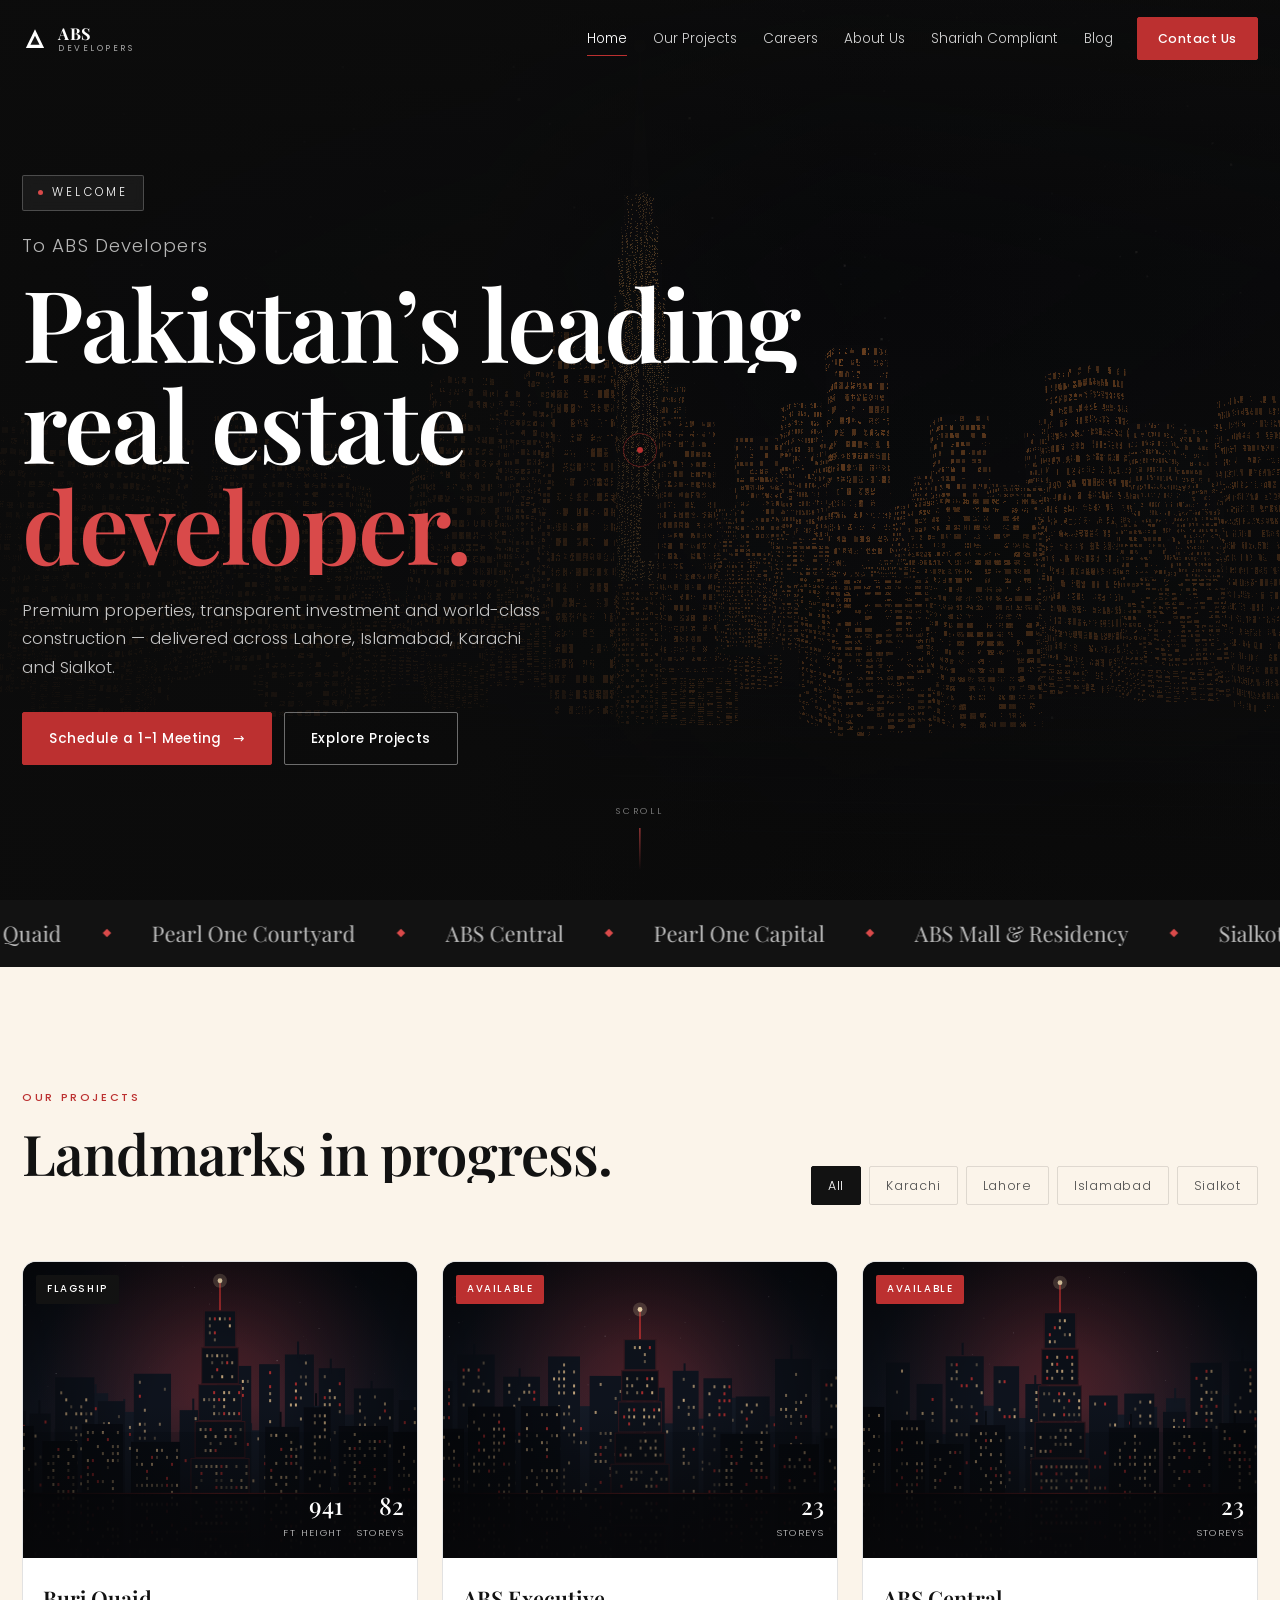
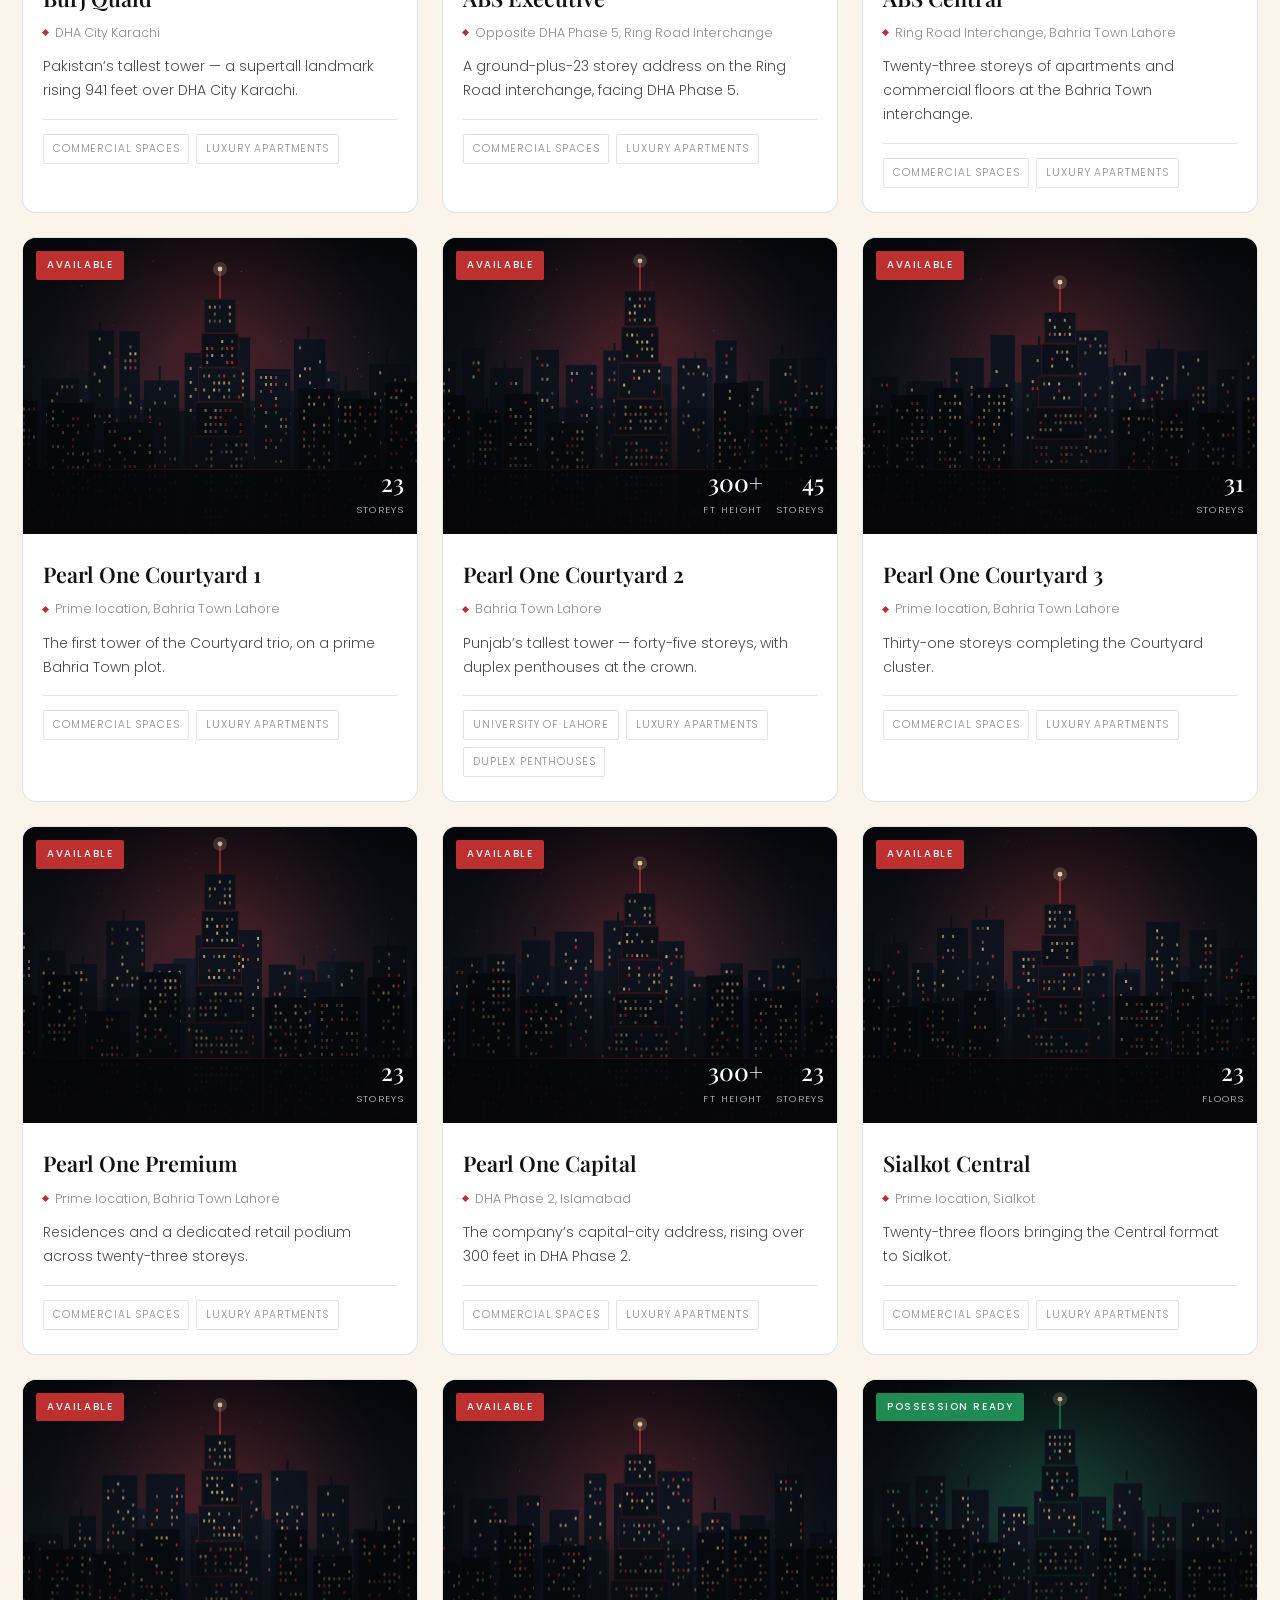
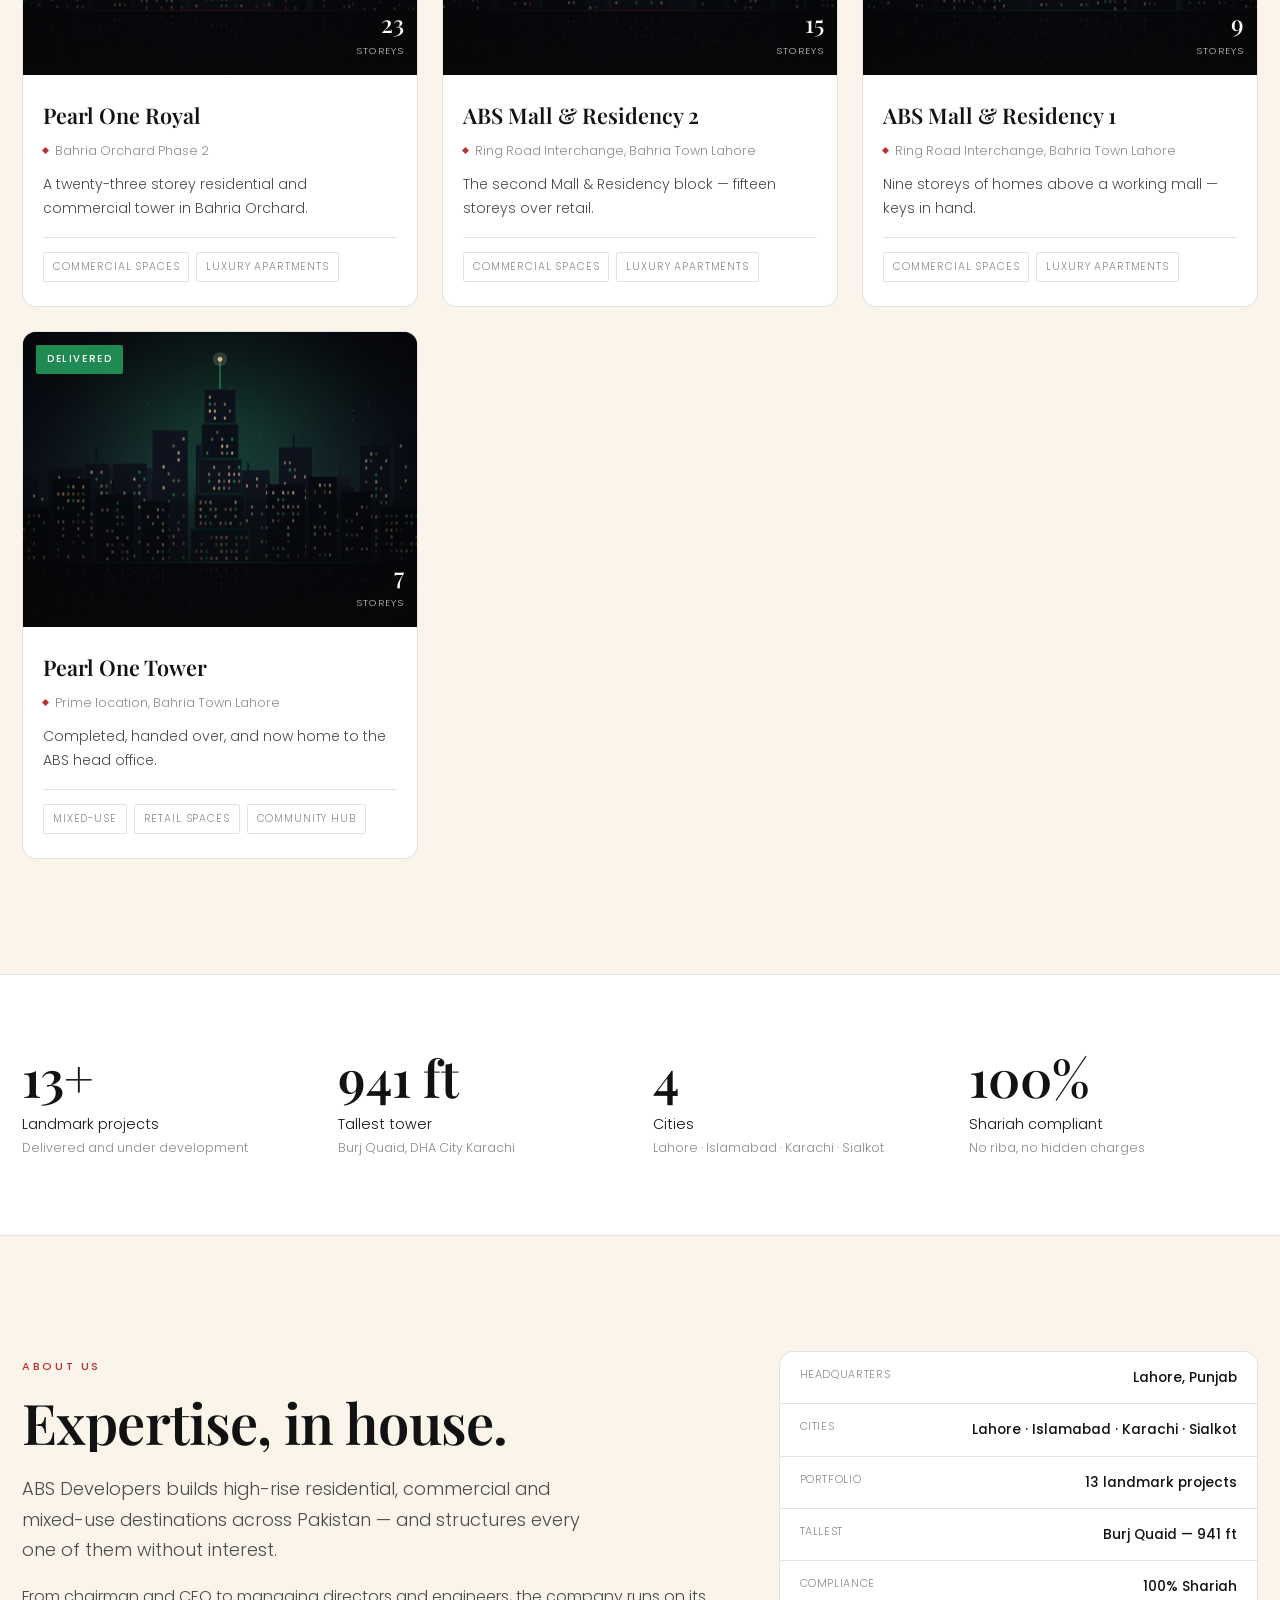
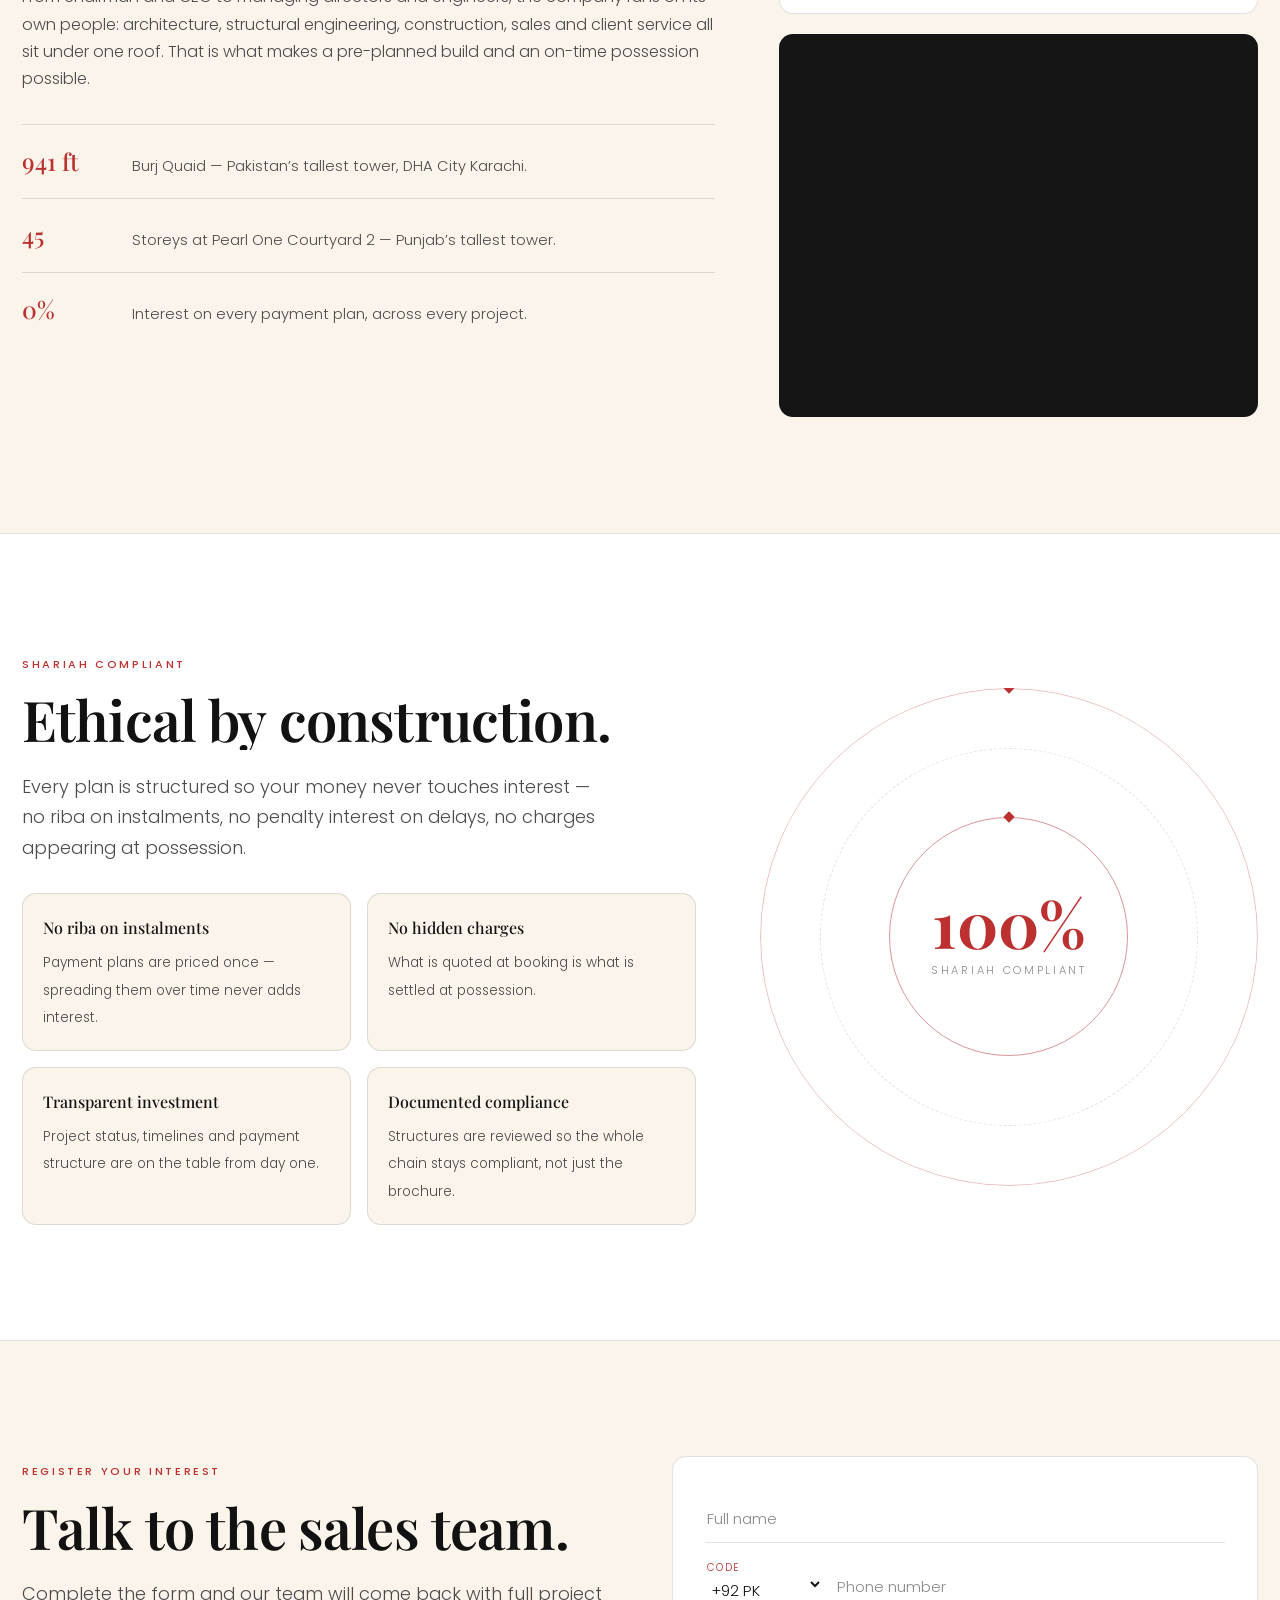
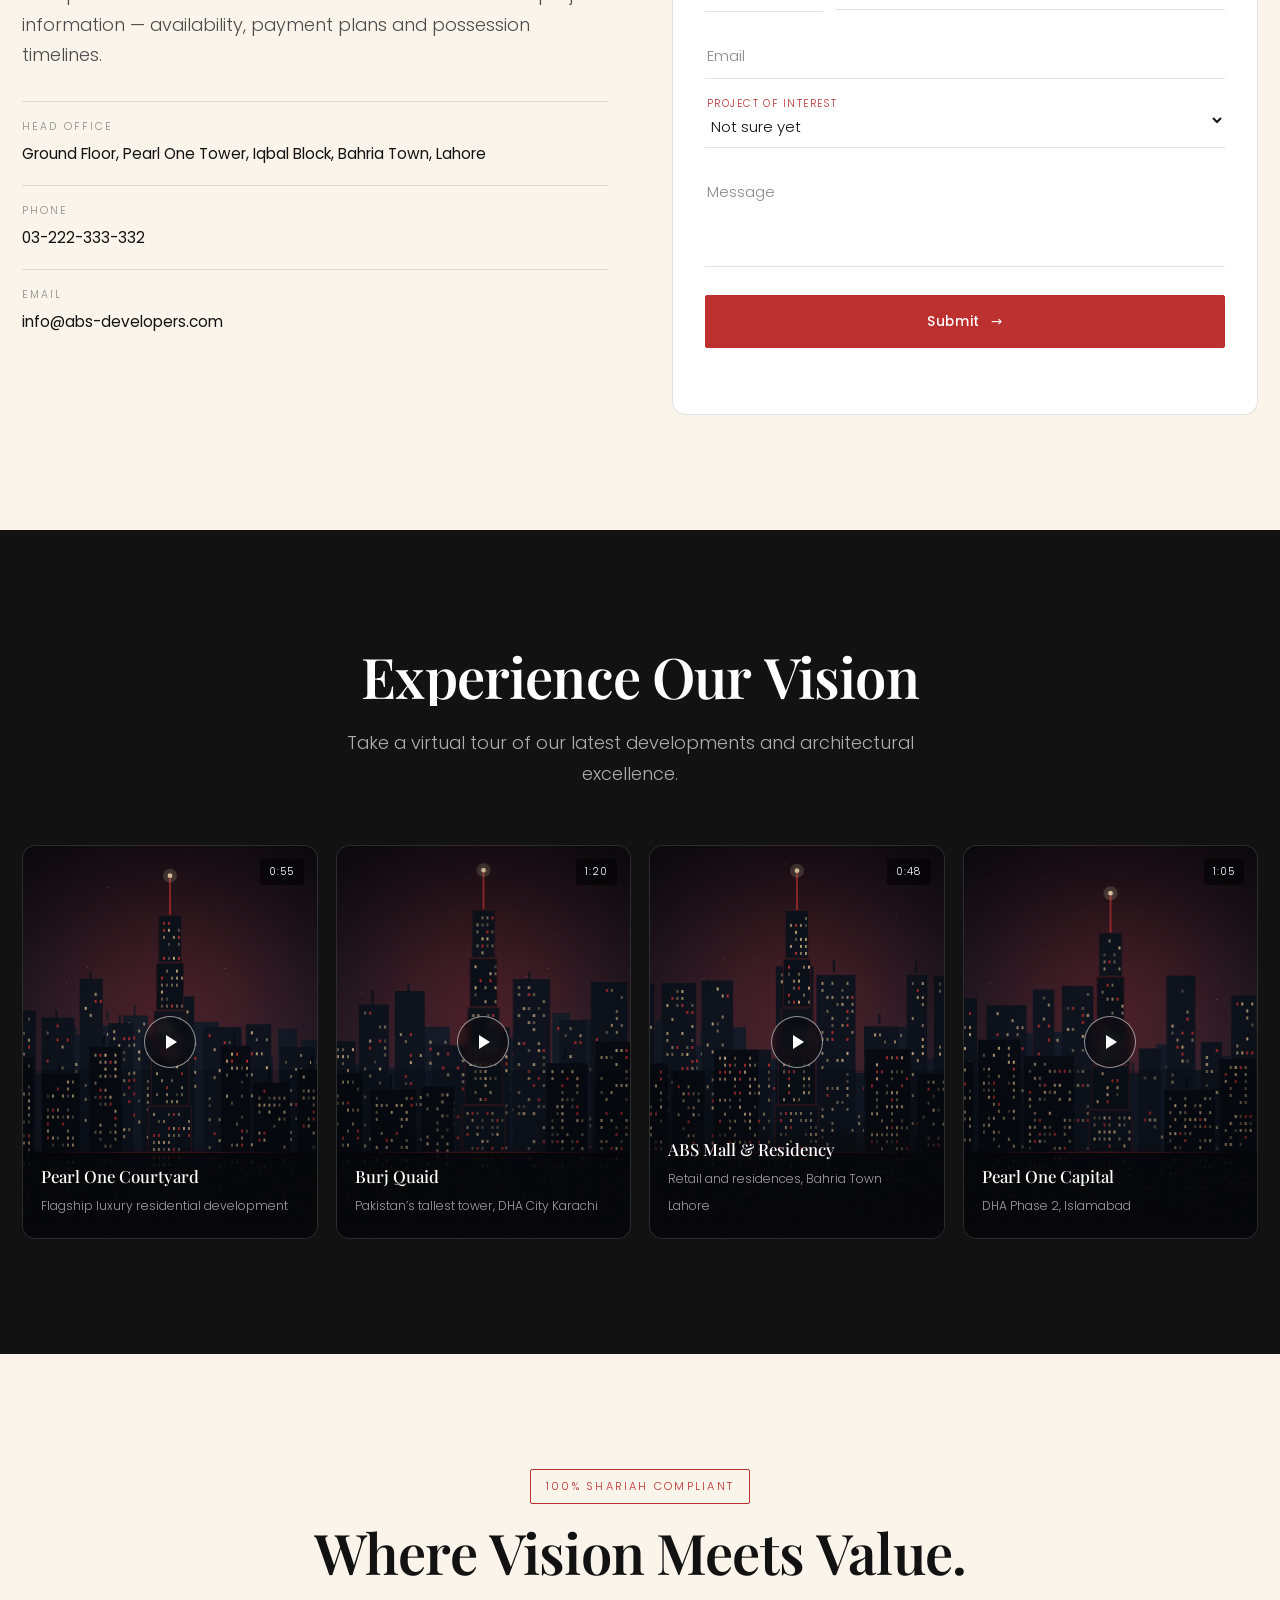
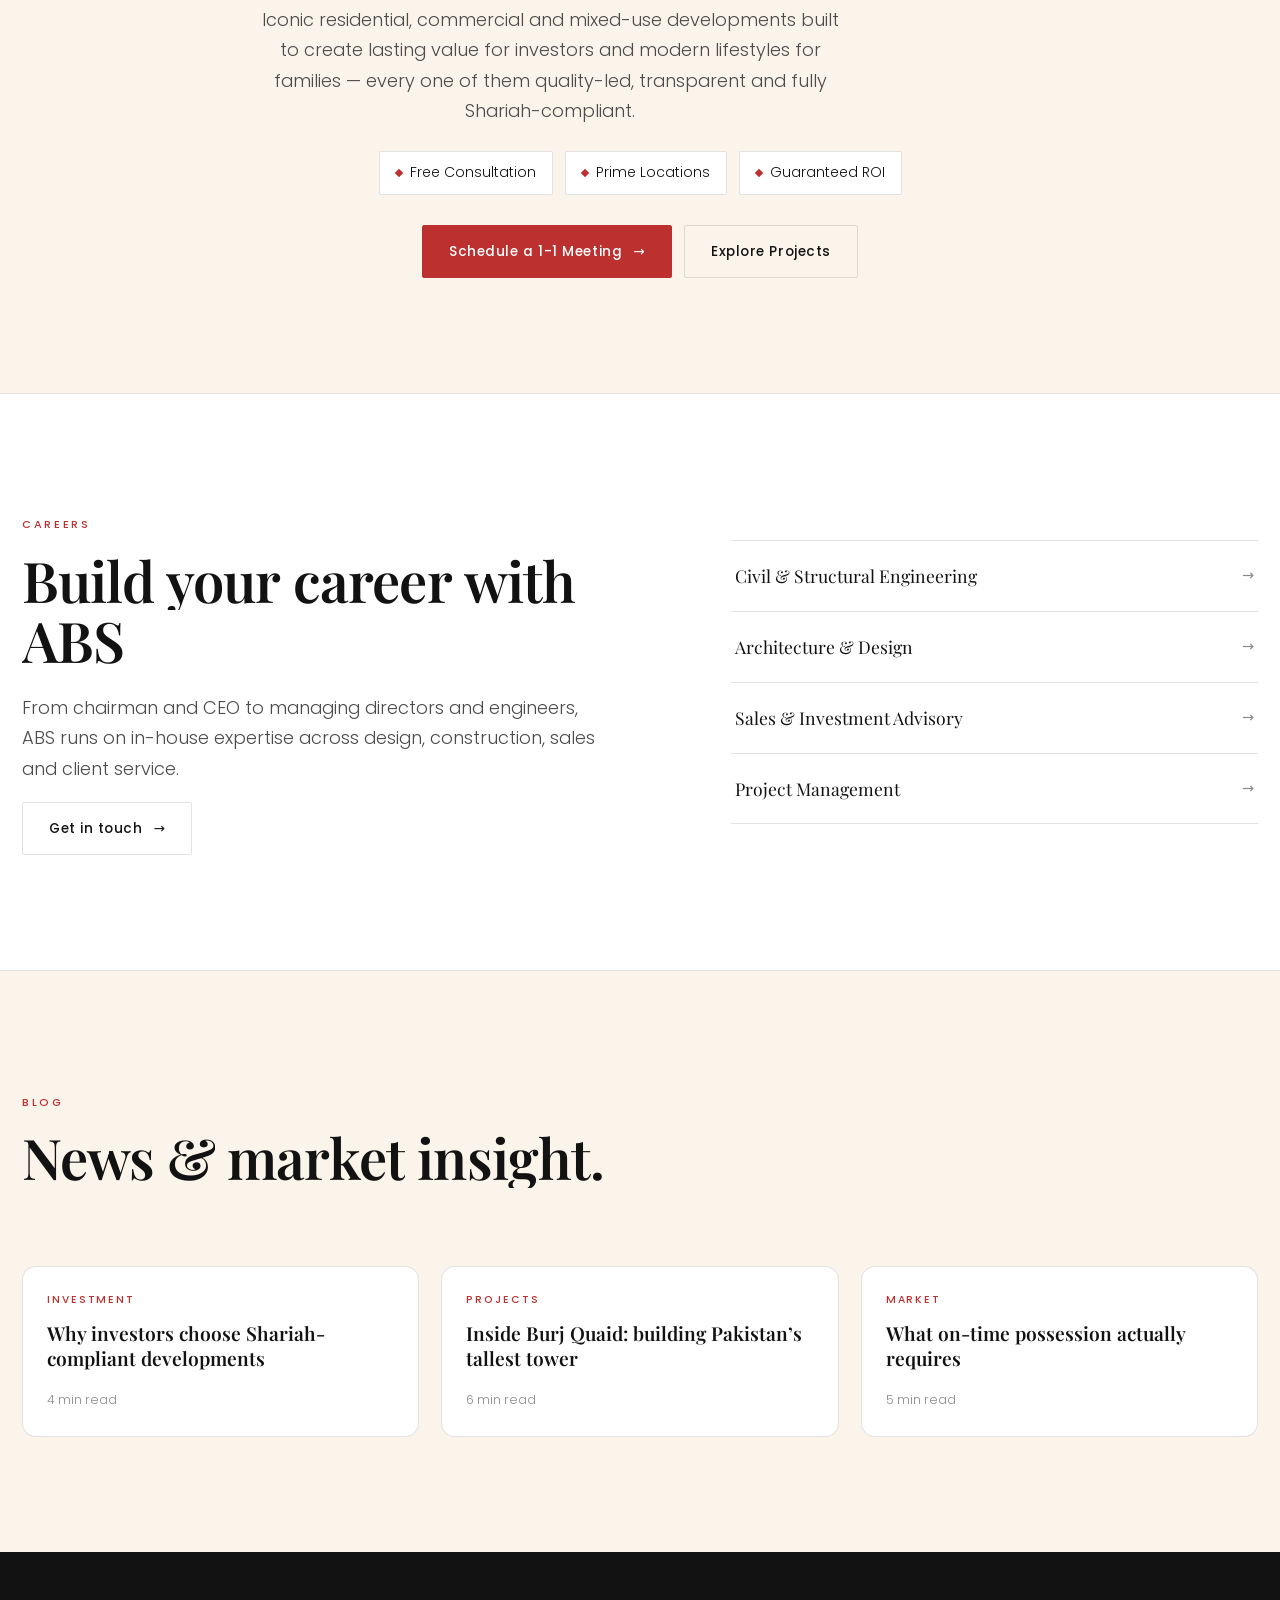
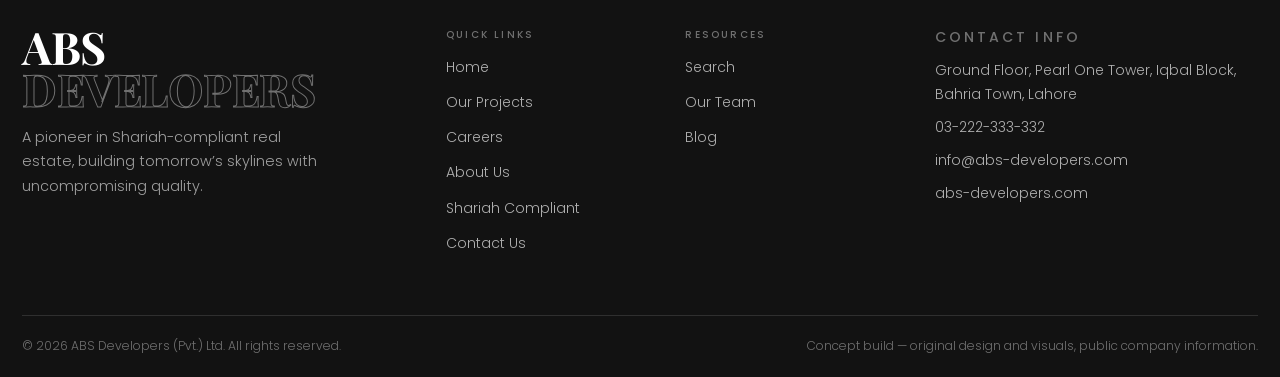
==== commit aea97b30: "Rebuild site around ABS Developers' real content and structure Reworks the build from public search " ====
--- a/index.html
+++ b/index.html
@@ -3,14 +3,14 @@
 <head>
 <meta charset="UTF-8" />
 <meta name="viewport" content="width=device-width, initial-scale=1, viewport-fit=cover" />
-<meta name="theme-color" content="#08090c" />
-<title>ABS Developers — Pakistan's Shariah-Compliant Real Estate Developer</title>
-<meta name="description" content="ABS Developers — Pakistan's first 100% Shariah-compliant real estate developer. Landmark residential, commercial and mixed-use towers across Lahore, Islamabad and Karachi." />
+<meta name="theme-color" content="#121212" />
+<title>Pakistan's Leading Real Estate Developer | ABS Developers</title>
+<meta name="description" content="ABS Developers is Pakistan's leading Shariah-compliant real estate developer, delivering premium properties, transparent investments and world-class construction." />
 <link rel="preconnect" href="https://fonts.googleapis.com" />
 <link rel="preconnect" href="https://fonts.gstatic.com" crossorigin />
-<link href="https://fonts.googleapis.com/css2?family=Syne:wght@600;700;800&family=Inter:wght@300;400;500;600&display=swap" rel="stylesheet" />
+<link href="https://fonts.googleapis.com/css2?family=Playfair+Display:wght@500;600;700&family=Poppins:wght@300;400;500;600&display=swap" rel="stylesheet" />
 <link rel="stylesheet" href="src/css/style.css" />
-<link rel="icon" href="data:image/svg+xml,%3Csvg xmlns='http://www.w3.org/2000/svg' viewBox='0 0 32 32'%3E%3Crect width='32' height='32' fill='%23090a0d'/%3E%3Cpath d='M16 4 L26 28 H6 Z' fill='none' stroke='%23d9a441' stroke-width='2'/%3E%3C/svg%3E" />
+<link rel="icon" href="data:image/svg+xml,%3Csvg xmlns='http://www.w3.org/2000/svg' viewBox='0 0 32 32'%3E%3Crect width='32' height='32' fill='%23121212'/%3E%3Cpath d='M16 5 L27 27 H5 Z' fill='none' stroke='%23bc3030' stroke-width='2.5'/%3E%3C/svg%3E" />
 <script type="importmap">
 {
   "imports": {
@@ -33,45 +33,29 @@
   </div>
 </div>
 
-<!-- ============ CURSOR / PROGRESS ============ -->
 <div class="cursor" id="cursor"><span class="cursor__dot"></span><span class="cursor__ring"></span><span class="cursor__label"></span></div>
 <div class="scroll-progress"><i id="scrollBar"></i></div>
 
 <!-- ============ NAV ============ -->
 <header class="nav" id="nav">
-  <a class="nav__brand" href="#home" data-cursor="ABS">
-    <svg class="nav__logo" viewBox="0 0 40 40" aria-hidden="true"><polygon points="20,5 34,34 6,34"/><polygon class="o" points="20,14 27,29 13,29"/></svg>
+  <a class="nav__brand" href="#home" data-cursor="Home">
+    <svg class="nav__logo" viewBox="0 0 40 40" aria-hidden="true"><polygon points="20,5 34,34 6,34"/><polygon class="o" points="20,15 27,29 13,29"/></svg>
     <span class="nav__brand-text">ABS<em>Developers</em></span>
   </a>
-  <nav class="nav__links" id="navLinks">
-    <a href="#about">About</a>
-    <a href="#services">Services</a>
-    <a href="#projects">Projects</a>
-    <a href="#shariah">Shariah</a>
-    <a href="#process">Process</a>
-    <a href="#contact">Contact</a>
-  </nav>
-  <a class="btn btn--sm nav__cta" href="#contact" data-cursor="Talk">Book a Consultation</a>
+  <nav class="nav__links" id="navLinks" aria-label="Primary"></nav>
+  <a class="btn btn--sm nav__cta" href="#interest" data-cursor="Talk">Contact Us</a>
   <button class="nav__burger" id="burger" aria-label="Menu" aria-expanded="false"><i></i><i></i></button>
 </header>
 
 <div class="menu" id="menu">
   <div class="menu__bg"></div>
   <div class="menu__grid">
-    <ul class="menu__list">
-      <li><a href="#home"><b>01</b>Home</a></li>
-      <li><a href="#about"><b>02</b>About</a></li>
-      <li><a href="#services"><b>03</b>Services</a></li>
-      <li><a href="#projects"><b>04</b>Projects</a></li>
-      <li><a href="#shariah"><b>05</b>Shariah</a></li>
-      <li><a href="#process"><b>06</b>Process</a></li>
-      <li><a href="#contact"><b>07</b>Contact</a></li>
-    </ul>
+    <ul class="menu__list" id="menuList"></ul>
     <div class="menu__meta">
       <p class="menu__label">Head Office</p>
-      <p>Ground Floor, Pearl One Tower,<br/>10A–18A Iqbal Block, Bahria Town,<br/>Lahore, Punjab 53720</p>
+      <p id="menuAddress"></p>
       <p class="menu__label">Enquiries</p>
-      <p><a href="tel:+923200000022">+92 320 0000 022</a><br/><a href="mailto:info@abs-developers.com">info@abs-developers.com</a></p>
+      <p><a id="menuPhone" href="#"></a><br/><a id="menuEmail" href="#"></a></p>
     </div>
   </div>
 </div>
@@ -83,156 +67,174 @@
   <canvas id="cityCanvas" class="hero__canvas"></canvas>
   <div class="hero__veil"></div>
   <div class="hero__inner">
-    <p class="hero__eyebrow reveal-line"><i></i>Pakistan&rsquo;s first 100% Shariah-compliant developer</p>
-    <h1 class="hero__title">
-      <span class="line"><span>Building</span></span>
-      <span class="line"><span>the skyline of</span></span>
-      <span class="line"><span class="grad">tomorrow.</span></span>
-    </h1>
-    <p class="hero__sub reveal-line">Landmark residential, commercial and mixed-use developments across Lahore, Islamabad and Karachi — delivered on time, with zero interest and zero hidden charges.</p>
-    <div class="hero__actions reveal-line">
-      <a class="btn" href="#projects" data-cursor="View">Explore Projects<i class="btn__arrow">→</i></a>
-      <a class="btn btn--ghost" href="#shariah" data-cursor="Why">Why Shariah-compliant</a>
-    </div>
-  </div>
-  <div class="hero__stats" id="heroStats"></div>
+    <p class="hero__eyebrow reveal-line"><i></i><span id="heroEyebrow"></span></p>
+    <p class="hero__lead reveal-line" id="heroLead"></p>
+    <h1 class="hero__title" id="heroTitle"></h1>
+    <p class="hero__sub reveal-line" id="heroSub"></p>
+    <div class="hero__actions reveal-line" id="heroActions"></div>
+  </div>
   <div class="hero__scroll"><span>Scroll</span><i></i></div>
 </section>
 
-<!-- ============ MARQUEE ============ -->
-<div class="marquee" aria-hidden="true">
-  <div class="marquee__track" id="marqueeTrack"></div>
-</div>
-
-<!-- ============ ABOUT ============ -->
-<section class="section about" id="about">
-  <div class="wrap about__grid">
-    <div class="about__left">
-      <p class="tag reveal">/ 01 — About ABS</p>
-      <h2 class="h2 split">Nine years of turning plots into landmarks.</h2>
-      <p class="lede reveal">ABS Developers is a Lahore-headquartered real estate developer that builds high-rise residential, commercial and mixed-use destinations — and finances every one of them without interest.</p>
-      <p class="reveal">From <b>Pearl One Tower</b>, completed and handed over in under twenty months, to <b>Burj Quaid</b> in DHA City Karachi, the approach has stayed the same: pre-plan the whole build, self-finance the construction phase, and give possession when the brochure said we would.</p>
-      <div class="about__points">
-        <div class="point reveal"><b>16+</b><span>Projects delivered across Punjab, the capital and Sindh.</span></div>
-        <div class="point reveal"><b>0%</b><span>Interest on every payment plan — no riba, ever.</span></div>
-        <div class="point reveal"><b>2014</b><span>Founded in Lahore, now building nationwide.</span></div>
-      </div>
-    </div>
-    <aside class="about__right">
-      <div class="panel reveal">
-        <div class="panel__row"><span>Headquarters</span><b>Lahore, Punjab</b></div>
-        <div class="panel__row"><span>Team</span><b>200+ professionals</b></div>
-        <div class="panel__row"><span>Cities</span><b>Lahore · Islamabad · Karachi · Sialkot</b></div>
-        <div class="panel__row"><span>Compliance</span><b>100% Shariah</b></div>
-        <div class="panel__row"><span>Chairman</span><b>Dr. Subbayal Ikram</b></div>
-      </div>
-      <div class="about__badge reveal"><canvas id="emblemCanvas"></canvas></div>
-    </aside>
-  </div>
-</section>
-
-<!-- ============ STATS ============ -->
-<section class="section stats">
-  <div class="wrap stats__grid" id="statsGrid"></div>
-</section>
-
-<!-- ============ SERVICES ============ -->
-<section class="section services" id="services">
-  <div class="wrap">
-    <header class="sec-head">
-      <p class="tag reveal">/ 02 — What we do</p>
-      <h2 class="h2 split">A developer, a builder and an investment partner.</h2>
-    </header>
-    <div class="services__list" id="servicesList"></div>
-  </div>
-</section>
+<div class="marquee" aria-hidden="true"><div class="marquee__track" id="marqueeTrack"></div></div>
 
 <!-- ============ PROJECTS ============ -->
 <section class="section projects" id="projects">
   <div class="wrap">
     <header class="sec-head sec-head--row">
       <div>
-        <p class="tag reveal">/ 03 — Portfolio</p>
-        <h2 class="h2 split">Signature developments.</h2>
-      </div>
-      <p class="sec-head__note reveal">Drag, scroll or swipe through the portfolio →</p>
+        <p class="tag reveal">Our Projects</p>
+        <h2 class="h2 split">Landmarks in progress.</h2>
+      </div>
+      <div class="filters" id="filters" role="group" aria-label="Filter projects by city"></div>
     </header>
-  </div>
-  <div class="rail" id="rail">
-    <div class="rail__track" id="railTrack"></div>
-  </div>
-  <div class="wrap"><div class="rail__bar"><i id="railBar"></i></div></div>
+    <div class="grid" id="projectGrid"></div>
+  </div>
+</section>
+
+<!-- ============ STATS ============ -->
+<section class="section stats">
+  <div class="wrap stats__grid" id="statsGrid"></div>
+</section>
+
+<!-- ============ ABOUT ============ -->
+<section class="section about" id="about">
+  <div class="wrap about__grid">
+    <div class="about__left">
+      <p class="tag reveal">About Us</p>
+      <h2 class="h2 split">Expertise, in house.</h2>
+      <p class="lede reveal">ABS Developers builds high-rise residential, commercial and mixed-use destinations across Pakistan — and structures every one of them without interest.</p>
+      <p class="reveal">From chairman and CEO to managing directors and engineers, the company runs on its own people: architecture, structural engineering, construction, sales and client service all sit under one roof. That is what makes a pre-planned build and an on-time possession possible.</p>
+      <div class="about__points">
+        <div class="point reveal"><b>941 ft</b><span>Burj Quaid — Pakistan’s tallest tower, DHA City Karachi.</span></div>
+        <div class="point reveal"><b>45</b><span>Storeys at Pearl One Courtyard 2 — Punjab’s tallest tower.</span></div>
+        <div class="point reveal"><b>0%</b><span>Interest on every payment plan, across every project.</span></div>
+      </div>
+    </div>
+    <aside class="about__right">
+      <div class="panel reveal" id="aboutPanel"></div>
+      <div class="about__badge reveal"><canvas id="emblemCanvas"></canvas></div>
+    </aside>
+  </div>
 </section>
 
 <!-- ============ SHARIAH ============ -->
 <section class="section shariah" id="shariah">
-  <div class="shariah__bg"></div>
   <div class="wrap shariah__grid">
     <div>
-      <p class="tag reveal">/ 04 — The ABS difference</p>
-      <h2 class="h2 split">Ethical by construction, not by marketing.</h2>
-      <p class="lede reveal">Every plan is structured so your money never touches interest. No riba on instalments, no penalty interest on delays, no hidden charges layered in at possession.</p>
+      <p class="tag reveal">Shariah Compliant</p>
+      <h2 class="h2 split">Ethical by construction.</h2>
+      <p class="lede reveal">Every plan is structured so your money never touches interest — no riba on instalments, no penalty interest on delays, no charges appearing at possession.</p>
       <div class="pillars" id="pillars"></div>
     </div>
-    <div class="shariah__art"><div class="ring r1"></div><div class="ring r2"></div><div class="ring r3"></div><div class="shariah__core"><span>100%</span><em>Shariah compliant</em></div></div>
-  </div>
-</section>
-
-<!-- ============ PROCESS ============ -->
-<section class="section process" id="process">
-  <div class="wrap">
-    <header class="sec-head">
-      <p class="tag reveal">/ 05 — How a project happens</p>
-      <h2 class="h2 split">Pre-planned, then built.</h2>
-    </header>
-    <ol class="steps" id="steps"></ol>
-  </div>
-</section>
-
-<!-- ============ CONTACT ============ -->
-<section class="section contact" id="contact">
-  <div class="wrap contact__grid">
-    <div class="contact__left">
-      <p class="tag reveal">/ 06 — Let&rsquo;s talk</p>
-      <h2 class="h2 split">Book a consultation.</h2>
-      <p class="lede reveal">Tell us which project you&rsquo;re interested in and our investment desk will walk you through availability, payment plans and possession timelines.</p>
+    <div class="shariah__art">
+      <div class="ring r1"></div><div class="ring r2"></div><div class="ring r3"></div>
+      <div class="shariah__core"><span>100%</span><em>Shariah Compliant</em></div>
+    </div>
+  </div>
+</section>
+
+<!-- ============ REGISTER INTEREST ============ -->
+<section class="section interest" id="interest">
+  <div class="wrap interest__grid">
+    <div class="interest__left">
+      <p class="tag reveal">Register Your Interest</p>
+      <h2 class="h2 split">Talk to the sales team.</h2>
+      <p class="lede reveal">Complete the form and our team will come back with full project information — availability, payment plans and possession timelines.</p>
       <ul class="contact__info">
-        <li class="reveal"><span>Head Office</span><b>Ground Floor, Pearl One Tower, 10A–18A Iqbal Block, Bahria Town, Lahore, Punjab 53720, Pakistan</b></li>
-        <li class="reveal"><span>Phone</span><b><a href="tel:+923200000022">+92 320 0000 022</a> · <a href="tel:+923006666490">+92 300 6666 490</a></b></li>
-        <li class="reveal"><span>Email</span><b><a href="mailto:info@abs-developers.com">info@abs-developers.com</a></b></li>
+        <li class="reveal"><span>Head Office</span><b id="cAddress"></b></li>
+        <li class="reveal"><span>Phone</span><b><a id="cPhone" href="#"></a></b></li>
+        <li class="reveal"><span>Email</span><b><a id="cEmail" href="#"></a></b></li>
       </ul>
     </div>
     <form class="form reveal" id="form" novalidate>
       <div class="field"><input id="fName" name="name" required placeholder=" " autocomplete="name" /><label for="fName">Full name</label></div>
-      <div class="field"><input id="fPhone" name="phone" required placeholder=" " autocomplete="tel" /><label for="fPhone">Phone</label></div>
+      <div class="form__row">
+        <div class="field field--code">
+          <select id="fCode" name="code" aria-label="Country code"></select>
+          <label for="fCode" class="label--static">Code</label>
+        </div>
+        <div class="field"><input id="fPhone" name="phone" required placeholder=" " inputmode="tel" autocomplete="tel" /><label for="fPhone">Phone number</label></div>
+      </div>
       <div class="field"><input id="fEmail" type="email" name="email" required placeholder=" " autocomplete="email" /><label for="fEmail">Email</label></div>
       <div class="field"><select id="fProject" name="project"></select><label for="fProject" class="label--static">Project of interest</label></div>
       <div class="field"><textarea id="fMsg" name="message" rows="3" placeholder=" "></textarea><label for="fMsg">Message</label></div>
-      <button class="btn btn--full" type="submit" data-cursor="Send">Send enquiry<i class="btn__arrow">→</i></button>
+      <button class="btn btn--full" type="submit" data-cursor="Send">Submit<i class="btn__arrow">→</i></button>
       <p class="form__note" id="formNote" role="status"></p>
     </form>
+  </div>
+</section>
+
+<!-- ============ EXPERIENCE OUR VISION ============ -->
+<section class="section vision" id="vision">
+  <div class="wrap">
+    <header class="sec-head sec-head--center">
+      <h2 class="h2 split" id="visionTitle"></h2>
+      <p class="lede reveal" id="visionSub"></p>
+    </header>
+    <div class="vision__grid" id="visionGrid"></div>
+  </div>
+</section>
+
+<!-- ============ WHERE VISION MEETS VALUE ============ -->
+<section class="section value" id="value">
+  <div class="wrap value__inner">
+    <span class="value__badge reveal" id="valueBadge"></span>
+    <h2 class="h2 split" id="valueTitle"></h2>
+    <p class="lede reveal" id="valueText"></p>
+    <ul class="value__points" id="valuePoints"></ul>
+    <div class="value__actions reveal">
+      <a class="btn" href="#interest" data-cursor="Book">Schedule a 1-1 Meeting<i class="btn__arrow">→</i></a>
+      <a class="btn btn--ghost" href="#projects" data-cursor="View">Explore Projects</a>
+    </div>
+  </div>
+</section>
+
+<!-- ============ CAREERS ============ -->
+<section class="section careers" id="careers">
+  <div class="wrap careers__grid">
+    <div>
+      <p class="tag reveal">Careers</p>
+      <h2 class="h2 split" id="careersTitle"></h2>
+      <p class="lede reveal" id="careersText"></p>
+      <a class="btn btn--ghost reveal" href="#interest" data-cursor="Apply">Get in touch<i class="btn__arrow">→</i></a>
+    </div>
+    <ul class="roles" id="roles"></ul>
+  </div>
+</section>
+
+<!-- ============ BLOG ============ -->
+<section class="section blog" id="blog">
+  <div class="wrap">
+    <header class="sec-head sec-head--row">
+      <div>
+        <p class="tag reveal">Blog</p>
+        <h2 class="h2 split">News &amp; market insight.</h2>
+      </div>
+    </header>
+    <div class="posts" id="posts"></div>
   </div>
 </section>
 
 <!-- ============ FOOTER ============ -->
 <footer class="footer">
   <div class="wrap footer__top">
-    <h2 class="footer__mark">ABS<em>DEVELOPERS</em></h2>
-    <div class="footer__cols">
-      <div><p class="menu__label">Projects</p><ul id="footerProjects"></ul></div>
-      <div><p class="menu__label">Company</p><ul>
-        <li><a href="#about">About</a></li><li><a href="#services">Services</a></li>
-        <li><a href="#shariah">Shariah compliance</a></li><li><a href="#process">Process</a></li>
-        <li><a href="#contact">Contact</a></li></ul></div>
-      <div><p class="menu__label">Follow</p><ul>
-        <li><a href="https://www.facebook.com/absdevelopers/" target="_blank" rel="noopener">Facebook</a></li>
-        <li><a href="https://pk.linkedin.com/company/absdevelopers" target="_blank" rel="noopener">LinkedIn</a></li>
-        <li><a href="mailto:info@abs-developers.com">Email</a></li></ul></div>
+    <div class="footer__brand">
+      <h2 class="footer__mark">ABS<em>DEVELOPERS</em></h2>
+      <p id="footerBlurb"></p>
+    </div>
+    <div class="footer__cols" id="footerCols"></div>
+    <div class="footer__contact">
+      <p class="menu__label">Contact Info</p>
+      <p id="fAddress"></p>
+      <p><a id="fPhoneLink" href="#"></a></p>
+      <p><a id="fEmailLink" href="#"></a></p>
+      <p><span id="fSite"></span></p>
     </div>
   </div>
   <div class="wrap footer__bottom">
     <p>© <span id="year"></span> ABS Developers (Pvt.) Ltd. All rights reserved.</p>
-    <p class="footer__note">Independent concept build — original design, public company information.</p>
+    <p class="footer__note">Concept build — original design and visuals, public company information.</p>
   </div>
 </footer>
 
--- a/src/css/style.css
+++ b/src/css/style.css
@@ -1,33 +1,36 @@
 /* =========================================================
    ABS Developers — concept build
-   Original design system. Dark architectural palette + gold.
+   Palette and type follow the company's brand direction:
+   cream/white surfaces, near-black ink, a single red accent,
+   Playfair Display for display type over Poppins for text.
+   Layout and components are original work.
    ========================================================= */
 
 :root{
-  --bg:#08090c;
-  --bg-2:#0c0e13;
-  --bg-3:#11141b;
-  --line:rgba(255,255,255,.09);
-  --ink:#f3f1ec;
-  --ink-2:#a8a69f;
-  --ink-3:#6e6d68;
-  --gold:#d9a441;
-  --gold-2:#f2cd82;
-  --gold-soft:rgba(217,164,65,.14);
-  --radius:18px;
+  --cream:#fbf4ea;
+  --paper:#ffffff;
+  --ink:#121212;
+  --ink-2:#4b4b4b;
+  --ink-3:#8a8a8a;
+  --line:rgba(18,18,18,.12);
+  --red:#bc3030;
+  --red-2:#d94a4a;
+  --red-soft:rgba(188,48,48,.08);
+  --green:#1f8a52;
+  --dark:#151515;
+  --radius:14px;
   --wrap:1280px;
   --ease:cubic-bezier(.22,1,.36,1);
-  --font-d:"Syne",system-ui,sans-serif;
-  --font-b:"Inter",system-ui,sans-serif;
-  --nav-h:76px;
+  --font-d:"Playfair Display",Georgia,serif;
+  --font-b:"Poppins",system-ui,sans-serif;
+  --nav-h:78px;
 }
 
 *,*::before,*::after{box-sizing:border-box}
 html{scroll-behavior:smooth;-webkit-text-size-adjust:100%}
-html.lenis{scroll-behavior:auto}
 body{
-  margin:0;background:var(--bg);color:var(--ink);
-  font-family:var(--font-b);font-weight:300;font-size:16px;line-height:1.65;
+  margin:0;background:var(--cream);color:var(--ink);
+  font-family:var(--font-b);font-weight:300;font-size:16px;line-height:1.7;
   -webkit-font-smoothing:antialiased;overflow-x:hidden;
 }
 body.is-locked{overflow:hidden}
@@ -35,376 +38,383 @@
 a{color:inherit;text-decoration:none}
 ul,ol{margin:0;padding:0;list-style:none}
 button,input,select,textarea{font:inherit;color:inherit}
-::selection{background:var(--gold);color:#0b0b0c}
+::selection{background:var(--red);color:#fff}
 
 .wrap{width:min(100% - 44px,var(--wrap));margin-inline:auto}
-.section{position:relative;padding:clamp(88px,11vw,160px) 0}
+.section{position:relative;padding:clamp(76px,9vw,132px) 0}
 .tag{
-  font-family:var(--font-d);font-size:12px;letter-spacing:.24em;text-transform:uppercase;
-  color:var(--gold);margin:0 0 20px
+  display:inline-block;font-size:11px;letter-spacing:.24em;text-transform:uppercase;
+  color:var(--red);font-weight:500;margin:0 0 16px
 }
 .h2{
-  font-family:var(--font-d);font-weight:700;letter-spacing:-.025em;line-height:1.02;
-  font-size:clamp(2.1rem,5.4vw,4.3rem);margin:0 0 26px;
-}
-.lede{font-size:clamp(1.02rem,1.5vw,1.2rem);color:var(--ink-2);max-width:56ch;margin:0 0 20px}
-p{margin:0 0 18px;color:var(--ink-2)}
+  font-family:var(--font-d);font-weight:600;letter-spacing:-.015em;line-height:1.08;
+  font-size:clamp(1.95rem,4.4vw,3.5rem);margin:0 0 22px;color:var(--ink)
+}
+.lede{font-size:clamp(1rem,1.4vw,1.14rem);color:var(--ink-2);max-width:58ch;margin:0 0 18px}
+p{margin:0 0 16px;color:var(--ink-2)}
 b,strong{color:var(--ink);font-weight:500}
 
-/* ---------- Buttons ---------- */
+/* ---------- buttons ---------- */
 .btn{
-  --pad:15px 26px;
-  position:relative;display:inline-flex;align-items:center;gap:12px;
-  padding:var(--pad);border:1px solid var(--gold);border-radius:999px;
-  background:var(--gold);color:#0a0a0b;font-family:var(--font-d);font-weight:700;
-  font-size:.86rem;letter-spacing:.04em;cursor:pointer;overflow:hidden;
+  --pad:14px 26px;
+  position:relative;display:inline-flex;align-items:center;gap:11px;
+  padding:var(--pad);border:1px solid var(--red);border-radius:2px;
+  background:var(--red);color:#fff;font-family:var(--font-b);font-weight:500;
+  font-size:.85rem;letter-spacing:.04em;cursor:pointer;overflow:hidden;
   transition:transform .5s var(--ease),box-shadow .5s var(--ease),color .35s;
-  will-change:transform;
-}
-.btn::after{
-  content:"";position:absolute;inset:0;background:var(--ink);
-  transform:translateY(101%);transition:transform .55s var(--ease);z-index:0;
-}
+}
+.btn::after{content:"";position:absolute;inset:0;background:var(--ink);
+  transform:translateY(101%);transition:transform .5s var(--ease);z-index:0}
 .btn>*{position:relative;z-index:1}
-.btn:hover{box-shadow:0 14px 40px -12px rgba(217,164,65,.6)}
+.btn:hover{box-shadow:0 14px 30px -14px rgba(188,48,48,.7)}
 .btn:hover::after{transform:translateY(0)}
 .btn__arrow{transition:transform .45s var(--ease);font-style:normal}
 .btn:hover .btn__arrow{transform:translateX(5px)}
 .btn--ghost{background:transparent;border-color:var(--line);color:var(--ink)}
 .btn--ghost::after{background:var(--ink)}
-.btn--ghost:hover{color:#0a0a0b;box-shadow:none}
-.btn--sm{--pad:11px 20px;font-size:.78rem}
-.btn--full{width:100%;justify-content:center;margin-top:8px}
-
-/* ---------- Preloader ---------- */
-.preloader{
-  position:fixed;inset:0;z-index:999;background:var(--bg);
-  display:grid;place-items:center;
-}
+.btn--ghost:hover{color:#fff;box-shadow:none}
+.btn--sm{--pad:10px 20px;font-size:.78rem}
+.btn--full{width:100%;justify-content:center;margin-top:6px}
+.hero .btn--ghost{border-color:rgba(255,255,255,.4);color:#fff}
+.hero .btn--ghost::after{background:#fff}
+.hero .btn--ghost:hover{color:var(--ink)}
+
+/* ---------- preloader ---------- */
+.preloader{position:fixed;inset:0;z-index:999;background:var(--dark);display:grid;place-items:center}
 .preloader.is-done{pointer-events:none}
-.preloader__inner{display:grid;justify-items:center;gap:22px;width:min(88vw,330px)}
-.preloader__mark svg{width:58px;height:58px}
-.pl-tri{fill:none;stroke:var(--gold);stroke-width:3;
-  stroke-dasharray:300;stroke-dashoffset:300;animation:draw 2.2s var(--ease) infinite}
-.pl-tri--2{stroke:rgba(255,255,255,.3);animation-delay:.25s}
+.preloader__inner{display:grid;justify-items:center;gap:20px;width:min(88vw,320px)}
+.preloader__mark svg{width:54px;height:54px}
+.pl-tri{fill:none;stroke:var(--red);stroke-width:3;stroke-dasharray:300;stroke-dashoffset:300;
+  animation:draw 2.2s var(--ease) infinite}
+.pl-tri--2{stroke:rgba(255,255,255,.28);animation-delay:.25s}
 @keyframes draw{0%{stroke-dashoffset:300}55%{stroke-dashoffset:0}100%{stroke-dashoffset:-300}}
-.preloader__word{display:flex;gap:.28em;font-family:var(--font-d);font-weight:800;
-  font-size:2rem;letter-spacing:.12em}
-.preloader__word span{opacity:.15;animation:pulse 1.5s var(--ease) infinite}
+.preloader__word{display:flex;gap:.3em;font-family:var(--font-d);font-weight:700;font-size:1.9rem;
+  letter-spacing:.14em;color:#fff}
+.preloader__word span{opacity:.2;animation:pulse 1.5s var(--ease) infinite}
 .preloader__word span:nth-child(2){animation-delay:.15s}
 .preloader__word span:nth-child(3){animation-delay:.3s}
-@keyframes pulse{0%,100%{opacity:.15}50%{opacity:1;color:var(--gold)}}
-.preloader__bar{width:100%;height:2px;background:rgba(255,255,255,.1);overflow:hidden}
-.preloader__bar i{display:block;height:100%;width:0;background:var(--gold);transition:width .3s linear}
-.preloader__count{font-family:var(--font-d);font-size:.8rem;color:var(--ink-3);letter-spacing:.2em}
-
-/* ---------- Cursor & progress ---------- */
-.cursor{position:fixed;top:0;left:0;z-index:900;pointer-events:none;mix-blend-mode:difference}
+@keyframes pulse{0%,100%{opacity:.2}50%{opacity:1;color:var(--red-2)}}
+.preloader__bar{width:100%;height:2px;background:rgba(255,255,255,.14);overflow:hidden}
+.preloader__bar i{display:block;height:100%;width:0;background:var(--red);transition:width .25s linear}
+.preloader__count{font-size:.74rem;color:rgba(255,255,255,.45);letter-spacing:.2em}
+
+/* ---------- cursor / progress ---------- */
+.cursor{position:fixed;top:0;left:0;z-index:900;pointer-events:none}
 .cursor__dot,.cursor__ring{position:absolute;border-radius:50%;transform:translate(-50%,-50%)}
-.cursor__dot{width:6px;height:6px;background:#fff}
-.cursor__ring{width:38px;height:38px;border:1px solid rgba(255,255,255,.5);
+.cursor__dot{width:6px;height:6px;background:var(--red)}
+.cursor__ring{width:34px;height:34px;border:1px solid rgba(188,48,48,.45);
   transition:width .35s var(--ease),height .35s var(--ease),background .35s}
-.cursor.is-active .cursor__ring{width:68px;height:68px;background:rgba(255,255,255,.12)}
-.cursor__label{position:absolute;transform:translate(-50%,-50%);font-family:var(--font-d);
-  font-size:11px;letter-spacing:.1em;text-transform:uppercase;opacity:0;transition:opacity .3s}
+.cursor.is-active .cursor__ring{width:64px;height:64px;background:rgba(188,48,48,.1)}
+.cursor__label{position:absolute;transform:translate(-50%,-50%);font-size:10px;letter-spacing:.12em;
+  text-transform:uppercase;color:var(--red);opacity:0;transition:opacity .3s;font-weight:500}
 .cursor.is-active .cursor__label{opacity:1}
 @media (hover:none),(max-width:900px){.cursor{display:none}}
-
-.scroll-progress{position:fixed;top:0;left:0;width:100%;height:2px;z-index:800;background:transparent}
-.scroll-progress i{display:block;height:100%;width:0;
-  background:linear-gradient(90deg,var(--gold),var(--gold-2))}
-
-/* ---------- Nav ---------- */
+.scroll-progress{position:fixed;top:0;left:0;width:100%;height:2px;z-index:800}
+.scroll-progress i{display:block;height:100%;width:0;background:var(--red)}
+
+/* ---------- nav ---------- */
 .nav{
   position:fixed;top:0;left:0;width:100%;height:var(--nav-h);z-index:700;
   display:flex;align-items:center;gap:24px;
   padding:0 max(22px,calc((100vw - var(--wrap))/2));
   transition:background .5s var(--ease),backdrop-filter .5s,border-color .5s,transform .6s var(--ease);
-  border-bottom:1px solid transparent;
-}
-.nav.is-stuck{background:rgba(8,9,12,.72);backdrop-filter:blur(16px);border-color:var(--line)}
+  border-bottom:1px solid transparent;color:#fff;
+}
+.nav.is-stuck{background:rgba(255,255,255,.92);backdrop-filter:blur(14px);border-color:var(--line);color:var(--ink)}
+.nav.is-stuck .nav__logo{fill:var(--red)}
+.nav.is-stuck .nav__logo .o{fill:#fff}
 .nav.is-hidden{transform:translateY(-102%)}
-.nav__brand{display:flex;align-items:center;gap:11px;margin-right:auto}
-.nav__logo{width:26px;height:26px;fill:var(--gold)}
-.nav__logo .o{fill:var(--bg)}
-.nav__brand-text{font-family:var(--font-d);font-weight:800;letter-spacing:.06em;font-size:1rem;line-height:1}
-.nav__brand-text em{display:block;font-style:normal;font-family:var(--font-b);font-weight:400;
-  font-size:9px;letter-spacing:.3em;color:var(--ink-3);text-transform:uppercase;margin-top:3px}
-.nav__links{display:flex;gap:28px}
-.nav__links a{position:relative;font-size:.86rem;color:var(--ink-2);transition:color .3s}
-.nav__links a::after{content:"";position:absolute;left:0;bottom:-6px;width:100%;height:1px;
-  background:var(--gold);transform:scaleX(0);transform-origin:right;transition:transform .45s var(--ease)}
-.nav__links a:hover,.nav__links a.is-current{color:var(--ink)}
+.nav__brand{display:flex;align-items:center;gap:10px;margin-right:auto}
+.nav__logo{width:26px;height:26px;fill:#fff;transition:fill .4s}
+.nav__logo .o{fill:var(--dark);transition:fill .4s}
+.nav__brand-text{font-family:var(--font-d);font-weight:700;letter-spacing:.04em;font-size:1.02rem;line-height:1}
+.nav__brand-text em{display:block;font-style:normal;font-family:var(--font-b);font-weight:400;font-size:8.5px;
+  letter-spacing:.3em;text-transform:uppercase;opacity:.65;margin-top:3px}
+.nav__links{display:flex;gap:26px}
+.nav__links a{position:relative;font-size:.85rem;opacity:.82;transition:opacity .3s}
+.nav__links a::after{content:"";position:absolute;left:0;bottom:-6px;width:100%;height:1px;background:var(--red);
+  transform:scaleX(0);transform-origin:right;transition:transform .45s var(--ease)}
+.nav__links a:hover,.nav__links a.is-current{opacity:1}
 .nav__links a:hover::after,.nav__links a.is-current::after{transform:scaleX(1);transform-origin:left}
-.nav__burger{display:none;width:42px;height:42px;border:1px solid var(--line);border-radius:50%;
-  background:transparent;cursor:pointer;place-items:center;gap:5px;flex-direction:column}
-.nav__burger i{display:block;width:16px;height:1.5px;background:var(--ink);transition:transform .4s var(--ease),opacity .3s}
+.nav__burger{display:none;width:42px;height:42px;border:1px solid currentColor;border-radius:50%;
+  background:transparent;cursor:pointer;flex-direction:column;gap:5px;opacity:.85}
+.nav__burger i{display:block;width:16px;height:1.5px;background:currentColor;transition:transform .4s var(--ease)}
 .nav__burger.is-open i:first-child{transform:translateY(3.2px) rotate(45deg)}
 .nav__burger.is-open i:last-child{transform:translateY(-3.2px) rotate(-45deg)}
 
-/* ---------- Mobile menu ---------- */
+/* ---------- mobile menu ---------- */
 .menu{position:fixed;inset:0;z-index:690;visibility:hidden;pointer-events:none}
 .menu.is-open{visibility:visible;pointer-events:auto}
-.menu__bg{position:absolute;inset:0;background:var(--bg-2);
-  clip-path:circle(0% at 100% 0);transition:clip-path .8s var(--ease)}
+.menu__bg{position:absolute;inset:0;background:var(--dark);clip-path:circle(0% at 100% 0);
+  transition:clip-path .8s var(--ease)}
 .menu.is-open .menu__bg{clip-path:circle(150% at 100% 0)}
-.menu__grid{position:relative;height:100%;display:flex;flex-direction:column;justify-content:center;
-  gap:40px;padding:calc(var(--nav-h) + 30px) max(22px,calc((100vw - var(--wrap))/2)) 40px;overflow-y:auto}
-.menu__list li{overflow:hidden;border-bottom:1px solid var(--line)}
-.menu__list a{display:flex;align-items:baseline;gap:16px;padding:14px 0;
-  font-family:var(--font-d);font-weight:700;font-size:clamp(1.7rem,7vw,2.6rem);letter-spacing:-.02em;
-  transform:translateY(105%);transition:transform .7s var(--ease),color .3s}
+.menu__grid{position:relative;height:100%;display:flex;flex-direction:column;justify-content:center;gap:36px;
+  padding:calc(var(--nav-h) + 24px) max(22px,calc((100vw - var(--wrap))/2)) 36px;overflow-y:auto;color:#fff}
+.menu__list li{overflow:hidden;border-bottom:1px solid rgba(255,255,255,.12)}
+.menu__list a{display:flex;align-items:baseline;gap:14px;padding:13px 0;font-family:var(--font-d);font-weight:600;
+  font-size:clamp(1.5rem,6.4vw,2.3rem);transform:translateY(105%);transition:transform .7s var(--ease),color .3s}
 .menu.is-open .menu__list a{transform:translateY(0)}
 .menu__list li:nth-child(1) a{transition-delay:.16s}.menu__list li:nth-child(2) a{transition-delay:.22s}
 .menu__list li:nth-child(3) a{transition-delay:.28s}.menu__list li:nth-child(4) a{transition-delay:.34s}
 .menu__list li:nth-child(5) a{transition-delay:.4s}.menu__list li:nth-child(6) a{transition-delay:.46s}
 .menu__list li:nth-child(7) a{transition-delay:.52s}
-.menu__list a:hover{color:var(--gold)}
-.menu__list b{font-family:var(--font-b);font-size:11px;font-weight:400;color:var(--gold);letter-spacing:.2em}
-.menu__meta p{font-size:.9rem;margin:0 0 14px}
-.menu__label{font-family:var(--font-d);font-size:11px;letter-spacing:.22em;text-transform:uppercase;
-  color:var(--ink-3);margin:0 0 10px}
-
-/* ---------- Hero ---------- */
-.hero{position:relative;min-height:100svh;display:flex;align-items:flex-end;overflow:hidden}
+.menu__list a:hover{color:var(--red-2)}
+.menu__list b{font-family:var(--font-b);font-size:10px;font-weight:400;color:var(--red-2);letter-spacing:.2em}
+.menu__meta p{font-size:.88rem;margin:0 0 12px;color:rgba(255,255,255,.66)}
+.menu__meta a:hover{color:var(--red-2)}
+.menu__label{font-size:10px;letter-spacing:.22em;text-transform:uppercase;color:var(--ink-3);
+  margin:0 0 10px;font-weight:500}
+.menu .menu__label{color:rgba(255,255,255,.4)}
+
+/* ---------- hero ---------- */
+.hero{position:relative;min-height:100svh;display:flex;align-items:flex-end;overflow:hidden;background:var(--dark)}
 .hero__canvas{position:absolute;inset:0;width:100%;height:100%;z-index:0}
-.hero__veil{position:absolute;inset:0;z-index:1;pointer-events:none;
-  background:
-    linear-gradient(90deg,rgba(6,7,10,.94) 0%,rgba(6,7,10,.82) 34%,rgba(6,7,10,.28) 62%,rgba(6,7,10,.5) 100%),
-    radial-gradient(90% 62% at 50% 106%,rgba(8,9,12,.94),transparent 62%),
-    linear-gradient(180deg,rgba(8,9,12,.9) 0%,rgba(8,9,12,.3) 30%,rgba(8,9,12,.8) 100%)}
+.hero__veil{position:absolute;inset:0;z-index:1;pointer-events:none;background:
+  linear-gradient(90deg,rgba(12,12,12,.9) 0%,rgba(12,12,12,.74) 38%,rgba(12,12,12,.2) 66%,rgba(12,12,12,.45) 100%),
+  linear-gradient(180deg,rgba(12,12,12,.86) 0%,rgba(12,12,12,.24) 30%,rgba(12,12,12,.8) 100%)}
 .hero__inner{position:relative;z-index:2;width:min(100% - 44px,var(--wrap));margin-inline:auto;
-  padding-bottom:clamp(120px,16vh,190px)}
-.hero__eyebrow{display:inline-flex;align-items:center;gap:10px;font-size:.8rem;letter-spacing:.14em;
-  text-transform:uppercase;color:var(--gold);border:1px solid var(--gold-soft);background:rgba(217,164,65,.07);
-  padding:8px 16px;border-radius:999px;margin:0 0 26px}
-.hero__eyebrow i{width:6px;height:6px;border-radius:50%;background:var(--gold);
-  box-shadow:0 0 0 0 rgba(217,164,65,.6);animation:ping 2.4s infinite}
-@keyframes ping{70%{box-shadow:0 0 0 12px rgba(217,164,65,0)}100%{box-shadow:0 0 0 0 rgba(217,164,65,0)}}
-.hero__title{font-family:var(--font-d);font-weight:800;letter-spacing:-.035em;line-height:.94;
-  font-size:clamp(2.1rem,10.4vw,7.4rem);margin:0 0 26px;overflow-wrap:break-word}
+  padding-bottom:clamp(104px,15vh,172px);color:#fff}
+.hero__eyebrow{display:inline-flex;align-items:center;gap:9px;font-size:.72rem;letter-spacing:.28em;
+  text-transform:uppercase;color:#fff;border:1px solid rgba(255,255,255,.22);background:rgba(255,255,255,.06);
+  padding:7px 15px;border-radius:2px;margin:0 0 20px;backdrop-filter:blur(6px)}
+.hero__eyebrow i{width:5px;height:5px;border-radius:50%;background:var(--red-2);
+  box-shadow:0 0 0 0 rgba(217,74,74,.6);animation:ping 2.4s infinite}
+@keyframes ping{70%{box-shadow:0 0 0 11px rgba(217,74,74,0)}100%{box-shadow:0 0 0 0 rgba(217,74,74,0)}}
+.hero__lead{font-size:clamp(.95rem,1.5vw,1.15rem);letter-spacing:.06em;color:rgba(255,255,255,.7);margin:0 0 10px}
+.hero__title{font-family:var(--font-d);font-weight:600;letter-spacing:-.02em;line-height:1.02;
+  font-size:clamp(2.2rem,8.4vw,6.2rem);margin:0 0 22px;color:#fff;overflow-wrap:break-word}
 .hero__title .line{display:block;overflow:hidden}
 .hero__title .line>span{display:block;transform:translateY(110%)}
-.grad{background:linear-gradient(100deg,var(--gold) 10%,var(--gold-2) 45%,#fff 95%);
-  -webkit-background-clip:text;background-clip:text;color:transparent}
-.hero__sub{max-width:54ch;font-size:clamp(.98rem,1.4vw,1.12rem);color:var(--ink-2);margin-bottom:34px}
-.hero__actions{display:flex;flex-wrap:wrap;gap:14px}
-.hero__stats{position:absolute;z-index:2;right:max(22px,calc((100vw - var(--wrap))/2));
-  bottom:clamp(120px,16vh,190px);display:grid;gap:22px;text-align:right}
-.hero__stats .hs{padding:10px 16px;border-right:1px solid var(--gold-soft)}
-.hero__stats .hs b{display:block;font-family:var(--font-d);font-weight:700;font-size:1.7rem;color:var(--gold)}
-.hero__stats .hs span{font-size:.76rem;letter-spacing:.14em;text-transform:uppercase;color:var(--ink-3)}
-.hero__scroll{position:absolute;z-index:2;left:50%;transform:translateX(-50%);bottom:34px;
-  display:grid;justify-items:center;gap:10px;font-size:10px;letter-spacing:.3em;
-  text-transform:uppercase;color:var(--ink-3)}
-.hero__scroll i{width:1px;height:46px;background:linear-gradient(var(--gold),transparent);
+.hero__title .accent{color:var(--red-2)}
+.hero__sub{max-width:52ch;font-size:clamp(.95rem,1.3vw,1.08rem);color:rgba(255,255,255,.76);margin-bottom:30px}
+.hero__actions{display:flex;flex-wrap:wrap;gap:12px}
+.hero__scroll{position:absolute;z-index:2;left:50%;transform:translateX(-50%);bottom:30px;display:grid;
+  justify-items:center;gap:9px;font-size:9px;letter-spacing:.3em;text-transform:uppercase;color:rgba(255,255,255,.5)}
+.hero__scroll i{width:1px;height:42px;background:linear-gradient(var(--red-2),transparent);
   animation:drop 2.2s var(--ease) infinite}
 @keyframes drop{0%{transform:scaleY(0);transform-origin:top}45%{transform:scaleY(1);transform-origin:top}
   55%{transform:scaleY(1);transform-origin:bottom}100%{transform:scaleY(0);transform-origin:bottom}}
 
-/* ---------- Marquee ---------- */
-.marquee{position:relative;z-index:3;border-block:1px solid var(--line);
-  background:var(--bg-2);padding:18px 0;overflow:hidden;white-space:nowrap}
-.marquee__track{display:inline-flex;gap:46px;will-change:transform}
-.marquee__track span{font-family:var(--font-d);font-weight:700;font-size:clamp(1rem,2vw,1.5rem);
-  letter-spacing:-.01em;color:var(--ink-3);display:inline-flex;align-items:center;gap:46px}
-.marquee__track span::after{content:"";width:7px;height:7px;background:var(--gold);
-  transform:rotate(45deg);flex:none}
-
-/* ---------- About ---------- */
-.about__grid{display:grid;grid-template-columns:1.35fr .9fr;gap:clamp(34px,6vw,80px);align-items:start}
-.about__points{display:grid;gap:18px;margin-top:38px}
-.point{display:flex;gap:20px;align-items:baseline;padding-top:18px;border-top:1px solid var(--line)}
-.point b{font-family:var(--font-d);font-size:1.8rem;color:var(--gold);min-width:86px}
-.point span{color:var(--ink-2);font-size:.95rem}
-.panel{border:1px solid var(--line);border-radius:var(--radius);background:
-  linear-gradient(180deg,rgba(255,255,255,.035),rgba(255,255,255,0));overflow:hidden}
-.panel__row{display:flex;justify-content:space-between;gap:18px;padding:16px 22px;
-  border-bottom:1px solid var(--line);font-size:.88rem}
+/* ---------- marquee ---------- */
+.marquee{position:relative;z-index:3;background:var(--ink);color:#fff;padding:15px 0;overflow:hidden;white-space:nowrap}
+.marquee__track{display:inline-flex;gap:42px;will-change:transform}
+.marquee__track span{font-family:var(--font-d);font-size:clamp(.95rem,1.8vw,1.35rem);
+  display:inline-flex;align-items:center;gap:42px;color:rgba(255,255,255,.72)}
+.marquee__track span::after{content:"";width:6px;height:6px;background:var(--red-2);transform:rotate(45deg);flex:none}
+
+/* ---------- section heads ---------- */
+.sec-head{max-width:64ch;margin-bottom:clamp(32px,4.4vw,56px)}
+.sec-head--row{display:flex;justify-content:space-between;align-items:flex-end;gap:22px;max-width:none}
+.sec-head--center{max-width:60ch;margin-inline:auto;text-align:center}
+
+/* ---------- filters ---------- */
+.filters{display:flex;flex-wrap:wrap;gap:8px}
+.filters button{border:1px solid var(--line);background:transparent;border-radius:2px;padding:8px 16px;
+  font-size:.78rem;letter-spacing:.06em;cursor:pointer;color:var(--ink-2);transition:all .35s var(--ease)}
+.filters button:hover{border-color:var(--ink)}
+.filters button.is-on{background:var(--ink);border-color:var(--ink);color:#fff}
+
+/* ---------- project grid ---------- */
+.grid{display:grid;grid-template-columns:repeat(3,1fr);gap:24px}
+.card{position:relative;background:var(--paper);border:1px solid var(--line);border-radius:var(--radius);
+  overflow:hidden;transition:transform .5s var(--ease),box-shadow .5s var(--ease),opacity .4s;
+  transform-style:preserve-3d}
+.card:hover{box-shadow:0 26px 50px -30px rgba(18,18,18,.5)}
+.card.is-hidden{display:none}
+.card__vis{position:relative;aspect-ratio:4/3;overflow:hidden;background:var(--dark)}
+.card__vis::after{content:"";position:absolute;inset:auto 0 0 0;height:52%;z-index:1;pointer-events:none;
+  background:linear-gradient(transparent,rgba(8,8,10,.82))}
+.card__vis canvas{width:100%;height:100%;transition:transform .9s var(--ease)}
+.card:hover .card__vis canvas{transform:scale(1.06)}
+.card__badge{position:absolute;top:13px;left:13px;z-index:2;font-size:.62rem;letter-spacing:.16em;
+  text-transform:uppercase;font-weight:500;padding:6px 11px;border-radius:2px;background:var(--red);color:#fff}
+.card__badge[data-badge="DELIVERED"],.card__badge[data-badge="POSSESSION READY"]{background:var(--green)}
+.card__badge[data-badge="FLAGSHIP"]{background:var(--ink)}
+.card__stats{position:absolute;right:13px;bottom:13px;z-index:2;display:flex;gap:14px;color:#fff;text-align:right}
+.card__stats b{display:block;font-family:var(--font-d);font-size:1.5rem;line-height:1;color:#fff}
+.card__stats span{font-size:.6rem;letter-spacing:.14em;text-transform:uppercase;opacity:.75}
+.card__body{padding:22px 20px 24px}
+.card__name{font-family:var(--font-d);font-weight:600;font-size:1.35rem;margin:0 0 6px}
+.card__loc{display:flex;align-items:center;gap:7px;font-size:.78rem;color:var(--ink-3);margin:0 0 12px}
+.card__loc::before{content:"";width:5px;height:5px;background:var(--red);transform:rotate(45deg);flex:none}
+.card__note{font-size:.88rem;margin:0 0 16px;color:var(--ink-2)}
+.card__tags{display:flex;flex-wrap:wrap;gap:7px;border-top:1px solid var(--line);padding-top:14px}
+.card__tags i{font-style:normal;font-size:.66rem;letter-spacing:.08em;text-transform:uppercase;color:var(--ink-3);
+  border:1px solid var(--line);border-radius:2px;padding:5px 9px}
+
+/* ---------- stats ---------- */
+.stats{padding-block:clamp(52px,6vw,78px);background:var(--paper);border-block:1px solid var(--line)}
+.stats__grid{display:grid;grid-template-columns:repeat(4,1fr);gap:26px}
+.stat b{display:block;font-family:var(--font-d);font-weight:600;font-size:clamp(2.1rem,4.4vw,3.2rem);
+  line-height:1;color:var(--ink)}
+.stat span{display:block;margin-top:9px;font-size:.9rem;color:var(--ink)}
+.stat em{display:block;font-style:normal;font-size:.78rem;color:var(--ink-3)}
+
+/* ---------- about ---------- */
+.about__grid{display:grid;grid-template-columns:1.3fr .9fr;gap:clamp(32px,5vw,72px);align-items:start}
+.about__points{display:grid;gap:16px;margin-top:32px}
+.point{display:flex;gap:18px;align-items:baseline;padding-top:16px;border-top:1px solid var(--line)}
+.point b{font-family:var(--font-d);font-size:1.5rem;color:var(--red);min-width:92px}
+.point span{color:var(--ink-2);font-size:.92rem}
+.panel{border:1px solid var(--line);border-radius:var(--radius);background:var(--paper);overflow:hidden}
+.panel__row{display:flex;justify-content:space-between;gap:16px;padding:14px 20px;
+  border-bottom:1px solid var(--line);font-size:.86rem}
 .panel__row:last-child{border-bottom:0}
-.panel__row span{color:var(--ink-3);letter-spacing:.06em;text-transform:uppercase;font-size:.72rem}
+.panel__row span{color:var(--ink-3);letter-spacing:.06em;text-transform:uppercase;font-size:.68rem}
 .panel__row b{text-align:right}
-.about__badge{margin-top:22px;border:1px solid var(--line);border-radius:var(--radius);
-  aspect-ratio:1/.82;overflow:hidden;background:radial-gradient(60% 60% at 50% 40%,#12151c,#0a0b0e)}
+.about__badge{margin-top:20px;border:1px solid var(--line);border-radius:var(--radius);aspect-ratio:1/.8;
+  overflow:hidden;background:var(--dark)}
 .about__badge canvas{width:100%;height:100%}
 
-/* ---------- Stats ---------- */
-.stats{padding-block:clamp(60px,7vw,92px);border-block:1px solid var(--line);background:var(--bg-2)}
-.stats__grid{display:grid;grid-template-columns:repeat(4,1fr);gap:28px}
-.stat b{display:block;font-family:var(--font-d);font-weight:700;letter-spacing:-.03em;
-  font-size:clamp(2.4rem,5vw,3.8rem);line-height:1;
-  background:linear-gradient(180deg,#fff,var(--gold));-webkit-background-clip:text;background-clip:text;color:transparent}
-.stat span{display:block;margin-top:12px;font-size:.92rem;color:var(--ink)}
-.stat em{display:block;font-style:normal;font-size:.8rem;color:var(--ink-3)}
-
-/* ---------- Services ---------- */
-.sec-head{max-width:70ch;margin-bottom:clamp(38px,5vw,64px)}
-.sec-head--row{display:flex;justify-content:space-between;align-items:flex-end;gap:24px;max-width:none}
-.sec-head__note{font-size:.84rem;color:var(--ink-3);margin:0;white-space:nowrap}
-.services__list{border-top:1px solid var(--line)}
-.svc{position:relative;display:grid;grid-template-columns:80px 1.1fr 1.4fr auto;gap:28px;align-items:center;
-  padding:30px 8px;border-bottom:1px solid var(--line);cursor:pointer;overflow:hidden;
-  transition:padding .5s var(--ease)}
-.svc::before{content:"";position:absolute;inset:0;z-index:-1;
-  background:linear-gradient(90deg,rgba(217,164,65,.12),rgba(217,164,65,0));
-  transform:scaleX(0);transform-origin:left;transition:transform .6s var(--ease)}
-.svc:hover{padding-inline:22px}
-.svc:hover::before{transform:scaleX(1)}
-.svc__n{font-family:var(--font-d);font-size:.8rem;color:var(--gold);letter-spacing:.16em}
-.svc__title{font-family:var(--font-d);font-weight:700;font-size:clamp(1.15rem,2.3vw,1.7rem);
-  letter-spacing:-.02em;margin:0;transition:transform .5s var(--ease)}
-.svc:hover .svc__title{transform:translateX(6px)}
-.svc__text{margin:0;font-size:.92rem;color:var(--ink-2)}
-.svc__tags{display:flex;flex-wrap:wrap;gap:8px;justify-content:flex-end}
-.svc__tags i{font-style:normal;font-size:.7rem;letter-spacing:.1em;text-transform:uppercase;
-  color:var(--ink-3);border:1px solid var(--line);border-radius:999px;padding:5px 11px;white-space:nowrap}
-
-/* ---------- Projects rail ---------- */
-.rail{overflow-x:auto;overflow-y:hidden;scrollbar-width:none;cursor:grab;
-  padding:6px max(22px,calc((100vw - var(--wrap))/2)) 34px;scroll-snap-type:x proximity}
-.rail::-webkit-scrollbar{display:none}
-.rail.is-dragging{cursor:grabbing}
-.rail__track{display:flex;gap:24px;width:max-content}
-.card{
-  position:relative;width:min(80vw,420px);flex:none;border:1px solid var(--line);
-  border-radius:var(--radius);overflow:hidden;background:var(--bg-2);scroll-snap-align:center;
-  transition:border-color .5s var(--ease),transform .5s var(--ease);
-  transform-style:preserve-3d;
-}
-.card:hover{border-color:rgba(217,164,65,.5)}
-.card__vis{position:relative;aspect-ratio:4/3.1;overflow:hidden;
-  background:linear-gradient(180deg,#131720,#090a0e)}
-.card__vis canvas{width:100%;height:100%;transition:transform .8s var(--ease)}
-.card:hover .card__vis canvas{transform:scale(1.05)}
-.card__status{position:absolute;top:14px;left:14px;z-index:2;font-size:.66rem;letter-spacing:.16em;
-  text-transform:uppercase;padding:6px 12px;border-radius:999px;
-  background:rgba(8,9,12,.75);border:1px solid var(--line);backdrop-filter:blur(8px)}
-.card__city{position:absolute;top:14px;right:14px;z-index:2;font-family:var(--font-d);font-size:.7rem;
-  letter-spacing:.2em;text-transform:uppercase;color:var(--gold)}
-.card__body{padding:24px 22px 26px}
-.card__name{font-family:var(--font-d);font-weight:700;font-size:1.5rem;letter-spacing:-.02em;margin:0 0 6px}
-.card__loc{font-size:.8rem;color:var(--ink-3);margin:0 0 14px}
-.card__text{font-size:.9rem;margin:0 0 20px}
-.card__facts{display:grid;gap:9px;border-top:1px solid var(--line);padding-top:16px}
-.card__facts div{display:flex;justify-content:space-between;gap:14px;font-size:.8rem}
-.card__facts span{color:var(--ink-3);text-transform:uppercase;letter-spacing:.1em;font-size:.68rem}
-.card__facts b{text-align:right;font-weight:500}
-.rail__bar{height:2px;background:rgba(255,255,255,.08);overflow:hidden}
-.rail__bar i{display:block;height:100%;width:12%;background:var(--gold);transform-origin:left}
-
-/* ---------- Shariah ---------- */
-.shariah{overflow:hidden;background:var(--bg-2);border-block:1px solid var(--line)}
-.shariah__bg{position:absolute;inset:0;pointer-events:none;
-  background:radial-gradient(60% 60% at 82% 50%,rgba(217,164,65,.11),transparent 70%)}
-.shariah__grid{position:relative;display:grid;grid-template-columns:1.15fr .85fr;
-  gap:clamp(40px,6vw,80px);align-items:center}
-.pillars{display:grid;grid-template-columns:1fr 1fr;gap:20px;margin-top:34px}
-.pillar{border:1px solid var(--line);border-radius:14px;padding:22px;background:rgba(255,255,255,.02);
-  transition:transform .5s var(--ease),border-color .5s,background .5s}
-.pillar:hover{transform:translateY(-6px);border-color:rgba(217,164,65,.45);background:rgba(217,164,65,.05)}
-.pillar b{display:block;font-family:var(--font-d);font-size:1rem;margin-bottom:8px}
-.pillar span{font-size:.86rem;color:var(--ink-2)}
-.shariah__art{position:relative;aspect-ratio:1;display:grid;place-items:center}
+/* ---------- shariah ---------- */
+.shariah{background:var(--paper);border-block:1px solid var(--line);overflow:hidden}
+.shariah__grid{display:grid;grid-template-columns:1.15fr .85fr;gap:clamp(36px,5vw,72px);align-items:center}
+.pillars{display:grid;grid-template-columns:1fr 1fr;gap:16px;margin-top:30px}
+.pillar{border:1px solid var(--line);border-radius:var(--radius);padding:20px;background:var(--cream);
+  transition:transform .5s var(--ease),border-color .5s}
+.pillar:hover{transform:translateY(-5px);border-color:var(--red)}
+.pillar b{display:block;font-family:var(--font-d);font-size:1rem;margin-bottom:7px}
+.pillar span{font-size:.85rem;color:var(--ink-2)}
+.shariah__art{position:relative;aspect-ratio:1;display:grid;place-items:center;
+  overflow:hidden;border-radius:50%}
 .ring{position:absolute;border-radius:50%;border:1px solid var(--line)}
-.r1{inset:0;border-color:rgba(217,164,65,.25);animation:spin 26s linear infinite}
-.r2{inset:12%;border-style:dashed;border-color:rgba(255,255,255,.14);animation:spin 18s linear infinite reverse}
-.r3{inset:26%;border-color:rgba(217,164,65,.4);animation:spin 34s linear infinite}
-.r1::after,.r3::after{content:"";position:absolute;top:-5px;left:50%;width:9px;height:9px;
-  background:var(--gold);transform:translateX(-50%) rotate(45deg)}
+.r1{inset:0;border-color:rgba(188,48,48,.3);animation:spin 26s linear infinite}
+.r2{inset:12%;border-style:dashed;animation:spin 18s linear infinite reverse}
+.r3{inset:26%;border-color:rgba(188,48,48,.5);animation:spin 34s linear infinite}
+.r1::after,.r3::after{content:"";position:absolute;top:-5px;left:50%;width:8px;height:8px;background:var(--red);
+  transform:translateX(-50%) rotate(45deg)}
 @keyframes spin{to{transform:rotate(360deg)}}
 .shariah__core{text-align:center}
-.shariah__core span{display:block;font-family:var(--font-d);font-weight:800;
-  font-size:clamp(2.6rem,6vw,4.4rem);line-height:1;
-  background:linear-gradient(180deg,#fff,var(--gold));-webkit-background-clip:text;background-clip:text;color:transparent}
-.shariah__core em{font-style:normal;font-size:.76rem;letter-spacing:.24em;text-transform:uppercase;color:var(--ink-3)}
-
-/* ---------- Process ---------- */
-.steps{display:grid;grid-template-columns:repeat(5,1fr);gap:0;border-top:1px solid var(--line)}
-.step{position:relative;padding:30px 22px 34px;border-right:1px solid var(--line)}
-.step:last-child{border-right:0}
-.step::before{content:"";position:absolute;top:-1px;left:0;width:0;height:2px;background:var(--gold);
-  transition:width .9s var(--ease)}
-.step.is-in::before{width:100%}
-.step b{font-family:var(--font-d);font-size:.78rem;letter-spacing:.2em;color:var(--gold)}
-.step h3{font-family:var(--font-d);font-weight:700;font-size:1.1rem;margin:14px 0 10px;letter-spacing:-.01em}
-.step p{font-size:.86rem;margin:0}
-
-/* ---------- Contact ---------- */
-.contact__grid{display:grid;grid-template-columns:1.05fr .95fr;gap:clamp(36px,6vw,80px);align-items:start}
-.contact__info{display:grid;gap:20px;margin-top:34px}
-.contact__info li{display:grid;gap:6px;padding-top:18px;border-top:1px solid var(--line)}
-.contact__info span{font-size:.7rem;letter-spacing:.2em;text-transform:uppercase;color:var(--ink-3)}
-.contact__info b{font-weight:400;font-size:.98rem}
-.contact__info a:hover{color:var(--gold)}
-.form{border:1px solid var(--line);border-radius:var(--radius);padding:clamp(22px,3vw,34px);
-  background:linear-gradient(180deg,rgba(255,255,255,.04),rgba(255,255,255,0));display:grid;gap:16px}
+.shariah__core span{display:block;font-family:var(--font-d);font-weight:700;
+  font-size:clamp(2.4rem,5.6vw,4rem);line-height:1;color:var(--red)}
+.shariah__core em{font-style:normal;font-size:.7rem;letter-spacing:.24em;text-transform:uppercase;color:var(--ink-3)}
+
+/* ---------- interest form ---------- */
+.interest__grid{display:grid;grid-template-columns:1fr 1fr;gap:clamp(32px,5vw,72px);align-items:start}
+.contact__info{display:grid;gap:18px;margin-top:30px}
+.contact__info li{display:grid;gap:5px;padding-top:16px;border-top:1px solid var(--line)}
+.contact__info span{font-size:.66rem;letter-spacing:.2em;text-transform:uppercase;color:var(--ink-3)}
+.contact__info b{font-weight:400;font-size:.96rem}
+.contact__info a:hover{color:var(--red)}
+.form{border:1px solid var(--line);border-radius:var(--radius);padding:clamp(20px,3vw,32px);
+  background:var(--paper);display:grid;gap:14px}
+.form__row{display:grid;grid-template-columns:118px 1fr;gap:12px}
 .field{position:relative}
-.field input,.field select,.field textarea{
-  width:100%;background:transparent;border:0;border-bottom:1px solid var(--line);
-  padding:16px 2px 10px;font-size:.96rem;outline:none;transition:border-color .4s;resize:none}
-.field select{color:var(--ink);padding-top:22px}
-.field select option{background:var(--bg-2)}
-.field input:focus,.field select:focus,.field textarea:focus{border-color:var(--gold)}
-.field label{position:absolute;left:2px;top:16px;font-size:.96rem;color:var(--ink-3);
-  pointer-events:none;transition:transform .35s var(--ease),font-size .35s var(--ease),color .35s}
+.field input,.field select,.field textarea{width:100%;background:transparent;border:0;
+  border-bottom:1px solid var(--line);padding:18px 2px 9px;font-size:.94rem;outline:none;
+  transition:border-color .4s;resize:none;border-radius:0}
+.field select{padding-top:22px}
+.field input:focus,.field select:focus,.field textarea:focus{border-color:var(--red)}
+.field label{position:absolute;left:2px;top:17px;font-size:.94rem;color:var(--ink-3);pointer-events:none;
+  transition:transform .35s var(--ease),font-size .35s var(--ease),color .35s}
 .field label.label--static,
 .field input:focus + label,.field textarea:focus + label,
 .field input:not(:placeholder-shown) + label,.field textarea:not(:placeholder-shown) + label{
-  transform:translateY(-15px);font-size:.68rem;letter-spacing:.14em;text-transform:uppercase;color:var(--gold)}
-.field.is-error input,.field.is-error textarea{border-color:#e0605d}
-.form__note{margin:0;font-size:.84rem;min-height:20px;color:var(--gold)}
-
-/* ---------- Footer ---------- */
-.footer{border-top:1px solid var(--line);background:var(--bg-2);padding-top:clamp(56px,7vw,84px)}
-.footer__top{display:grid;grid-template-columns:1fr 1.15fr;gap:40px;align-items:start}
-.footer__mark{font-family:var(--font-d);font-weight:800;letter-spacing:-.03em;line-height:.9;
-  font-size:clamp(2.2rem,6vw,4rem);margin:0}
-.footer__mark em{display:block;font-style:normal;color:var(--ink-3);
-  -webkit-text-stroke:1px var(--ink-3);color:transparent}
-.footer__cols{display:grid;grid-template-columns:repeat(3,1fr);gap:26px}
-.footer__cols li{margin-bottom:9px}
-.footer__cols a{font-size:.88rem;color:var(--ink-2);transition:color .3s,padding-left .3s}
-.footer__cols a:hover{color:var(--gold);padding-left:5px}
-.footer__bottom{display:flex;justify-content:space-between;gap:16px;flex-wrap:wrap;
-  border-top:1px solid var(--line);margin-top:clamp(40px,5vw,60px);padding:22px 0}
-.footer__bottom p{margin:0;font-size:.78rem;color:var(--ink-3)}
-
-/* ---------- Reveal primitives ---------- */
-.reveal,.reveal-line{opacity:0;transform:translateY(26px)}
+  transform:translateY(-15px);font-size:.64rem;letter-spacing:.14em;text-transform:uppercase;color:var(--red)}
+.field.is-error input,.field.is-error textarea{border-color:var(--red)}
+.form__note{margin:0;font-size:.82rem;min-height:20px;color:var(--red)}
+
+/* ---------- vision ---------- */
+.vision{background:var(--ink);color:#fff}
+.vision .h2,.vision .lede{color:#fff}
+.vision .lede{color:rgba(255,255,255,.66)}
+.vision__grid{display:grid;grid-template-columns:repeat(4,1fr);gap:18px}
+.vtile{position:relative;border-radius:var(--radius);overflow:hidden;aspect-ratio:3/4;cursor:pointer;
+  background:var(--dark);border:1px solid rgba(255,255,255,.1)}
+.vtile canvas{width:100%;height:100%;transition:transform .9s var(--ease)}
+.vtile:hover canvas{transform:scale(1.07)}
+.vtile__body{position:absolute;inset:auto 0 0 0;padding:18px 18px 20px;z-index:2;
+  background:linear-gradient(transparent,rgba(8,8,10,.6) 32%,rgba(8,8,10,.95))}
+.vtile__body b{display:block;font-family:var(--font-d);font-size:1.05rem;color:#fff}
+.vtile__body span{font-size:.76rem;color:rgba(255,255,255,.62)}
+.vtile__play{position:absolute;inset:0;display:grid;place-items:center;z-index:2}
+.vtile__play i{width:52px;height:52px;border-radius:50%;border:1px solid rgba(255,255,255,.55);
+  display:grid;place-items:center;background:rgba(0,0,0,.28);backdrop-filter:blur(4px);
+  transition:transform .45s var(--ease),background .45s}
+.vtile__play i::after{content:"";border-left:11px solid #fff;border-block:7px solid transparent;margin-left:3px}
+.vtile:hover .vtile__play i{transform:scale(1.12);background:var(--red)}
+.vtile__len{position:absolute;top:13px;right:13px;z-index:2;font-size:.66rem;letter-spacing:.1em;
+  background:rgba(0,0,0,.55);padding:4px 9px;border-radius:2px}
+
+/* ---------- value band ---------- */
+.value{background:var(--cream);text-align:center}
+.value__inner{max-width:76ch;margin-inline:auto}
+.value__badge{display:inline-block;font-size:.7rem;letter-spacing:.2em;text-transform:uppercase;color:var(--red);
+  border:1px solid var(--red);border-radius:2px;padding:7px 15px;margin-bottom:18px}
+.value__points{display:flex;flex-wrap:wrap;justify-content:center;gap:12px;margin:24px 0 30px}
+.value__points li{display:flex;align-items:center;gap:8px;font-size:.88rem;color:var(--ink);
+  border:1px solid var(--line);border-radius:2px;padding:9px 16px;background:var(--paper)}
+.value__points li::before{content:"";width:6px;height:6px;background:var(--red);transform:rotate(45deg)}
+.value__actions{display:flex;flex-wrap:wrap;gap:12px;justify-content:center}
+
+/* ---------- careers ---------- */
+.careers{background:var(--paper);border-block:1px solid var(--line)}
+.careers__grid{display:grid;grid-template-columns:1.1fr .9fr;gap:clamp(32px,5vw,64px);align-items:center}
+.roles{display:grid;gap:0;border-top:1px solid var(--line)}
+.roles li{display:flex;justify-content:space-between;align-items:center;gap:16px;padding:20px 4px;
+  border-bottom:1px solid var(--line);font-family:var(--font-d);font-size:1.1rem;
+  transition:padding .45s var(--ease),color .3s}
+.roles li:hover{padding-inline:14px;color:var(--red)}
+.roles li::after{content:"→";font-family:var(--font-b);font-size:.9rem;color:var(--ink-3)}
+
+/* ---------- blog ---------- */
+.posts{display:grid;grid-template-columns:repeat(3,1fr);gap:22px}
+.post{border:1px solid var(--line);border-radius:var(--radius);padding:24px;background:var(--paper);
+  transition:transform .5s var(--ease),box-shadow .5s var(--ease)}
+.post:hover{transform:translateY(-6px);box-shadow:0 24px 44px -30px rgba(18,18,18,.45)}
+.post b{display:block;font-size:.66rem;letter-spacing:.18em;text-transform:uppercase;color:var(--red);margin-bottom:12px}
+.post h3{font-family:var(--font-d);font-weight:600;font-size:1.2rem;margin:0 0 14px;line-height:1.3}
+.post span{font-size:.78rem;color:var(--ink-3)}
+
+/* ---------- footer ---------- */
+.footer{background:var(--ink);color:#fff;padding-top:clamp(50px,6vw,74px)}
+.footer__top{display:grid;grid-template-columns:1.2fr 1.4fr 1fr;gap:36px;align-items:start}
+.footer__mark{font-family:var(--font-d);font-weight:700;letter-spacing:-.01em;line-height:.95;
+  font-size:clamp(1.8rem,4.4vw,2.8rem);margin:0 0 14px}
+.footer__mark em{display:block;font-style:normal;color:transparent;-webkit-text-stroke:1px rgba(255,255,255,.4)}
+.footer__brand p{color:rgba(255,255,255,.6);font-size:.9rem;max-width:34ch}
+.footer__cols{display:grid;grid-template-columns:1fr 1fr;gap:26px}
+.footer__cols li{margin-bottom:8px}
+.footer__cols a,.footer__contact a{font-size:.88rem;color:rgba(255,255,255,.66);
+  transition:color .3s,padding-left .3s}
+.footer__cols a:hover,.footer__contact a:hover{color:var(--red-2);padding-left:4px}
+.footer__contact p{font-size:.88rem;color:rgba(255,255,255,.66);margin:0 0 9px}
+.footer .menu__label{color:rgba(255,255,255,.4)}
+.footer__bottom{display:flex;justify-content:space-between;gap:14px;flex-wrap:wrap;
+  border-top:1px solid rgba(255,255,255,.12);margin-top:clamp(34px,4vw,52px);padding:20px 0}
+.footer__bottom p{margin:0;font-size:.76rem;color:rgba(255,255,255,.4)}
+
+/* dark surfaces: b/strong must not fall back to the global ink colour */
+.hero b,.vision b,.footer b,.marquee b,.menu b{color:inherit}
+
+/* ---------- reveal primitives ---------- */
+.reveal,.reveal-line{opacity:0;transform:translateY(24px)}
 .split .word{display:inline-block;overflow:hidden;vertical-align:top}
 .split .word>span{display:inline-block;transform:translateY(105%)}
 
-/* ---------- Responsive ---------- */
+/* ---------- responsive ---------- */
 @media (max-width:1100px){
-  .about__grid,.shariah__grid,.contact__grid,.footer__top{grid-template-columns:1fr}
-  .steps{grid-template-columns:repeat(2,1fr)}
-  .step{border-bottom:1px solid var(--line)}
-  .step:nth-child(even){border-right:0}
-  .stats__grid{grid-template-columns:repeat(2,1fr);gap:34px}
-  .svc{grid-template-columns:56px 1fr;gap:14px 18px}
-  .svc__text{grid-column:2}
-  .svc__tags{grid-column:2;justify-content:flex-start}
+  .grid,.posts{grid-template-columns:repeat(2,1fr)}
+  .vision__grid{grid-template-columns:repeat(2,1fr)}
+  .about__grid,.shariah__grid,.interest__grid,.careers__grid{grid-template-columns:1fr}
+  .stats__grid{grid-template-columns:repeat(2,1fr);gap:30px}
+  .footer__top{grid-template-columns:1fr 1fr}
 }
 @media (max-width:900px){
-  .hero__veil{background:
-    linear-gradient(180deg,rgba(6,7,10,.9) 0%,rgba(6,7,10,.55) 26%,rgba(6,7,10,.86) 62%,rgba(6,7,10,.96) 100%),
-    radial-gradient(120% 55% at 50% 108%,rgba(8,9,12,.95),transparent 64%)}
   .nav__links,.nav__cta{display:none}
   .nav__burger{display:flex;align-items:center;justify-content:center}
-  .hero__stats{display:none}
-  .hero__inner{padding-bottom:120px}
+  .hero__veil{background:
+    linear-gradient(180deg,rgba(12,12,12,.88) 0%,rgba(12,12,12,.5) 26%,rgba(12,12,12,.84) 62%,rgba(12,12,12,.95) 100%),
+    radial-gradient(120% 55% at 50% 108%,rgba(12,12,12,.94),transparent 64%)}
   .pillars{grid-template-columns:1fr}
   .sec-head--row{flex-direction:column;align-items:flex-start}
-  .footer__cols{grid-template-columns:1fr 1fr}
-}
-@media (max-width:600px){
-  .card{width:82vw}
-  .card__facts div{flex-direction:column;align-items:flex-start;gap:2px}
-  .card__facts b{text-align:left}
-  .steps{grid-template-columns:1fr}
-  .step{border-right:0}
-  .point b{min-width:70px;font-size:1.5rem}
+}
+@media (max-width:680px){
+  .grid,.posts,.vision__grid{grid-template-columns:1fr}
+  .footer__top{grid-template-columns:1fr}
+  .point b{min-width:76px;font-size:1.3rem}
   .hero__scroll{display:none}
+  .form__row{grid-template-columns:100px 1fr}
 }
 @media (prefers-reduced-motion:reduce){
   *,*::before,*::after{animation-duration:.01ms!important;animation-iteration-count:1!important;
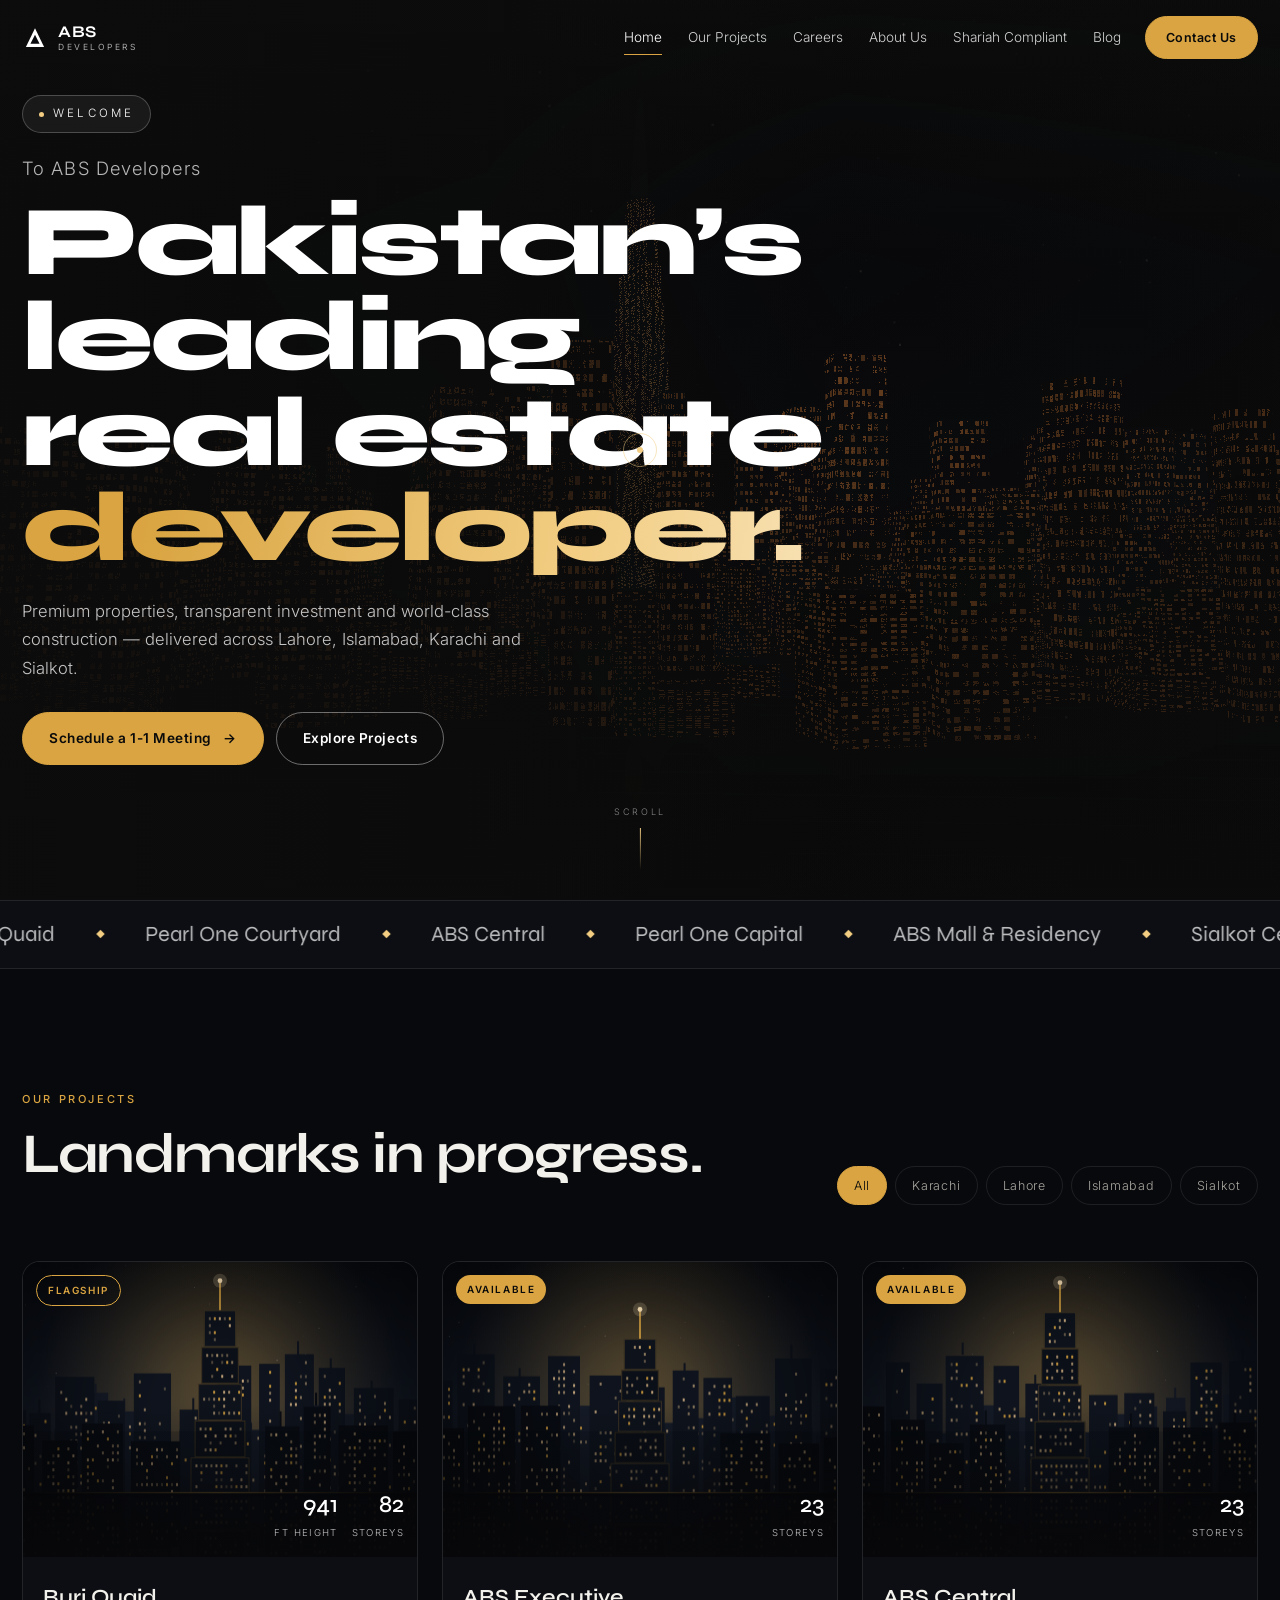
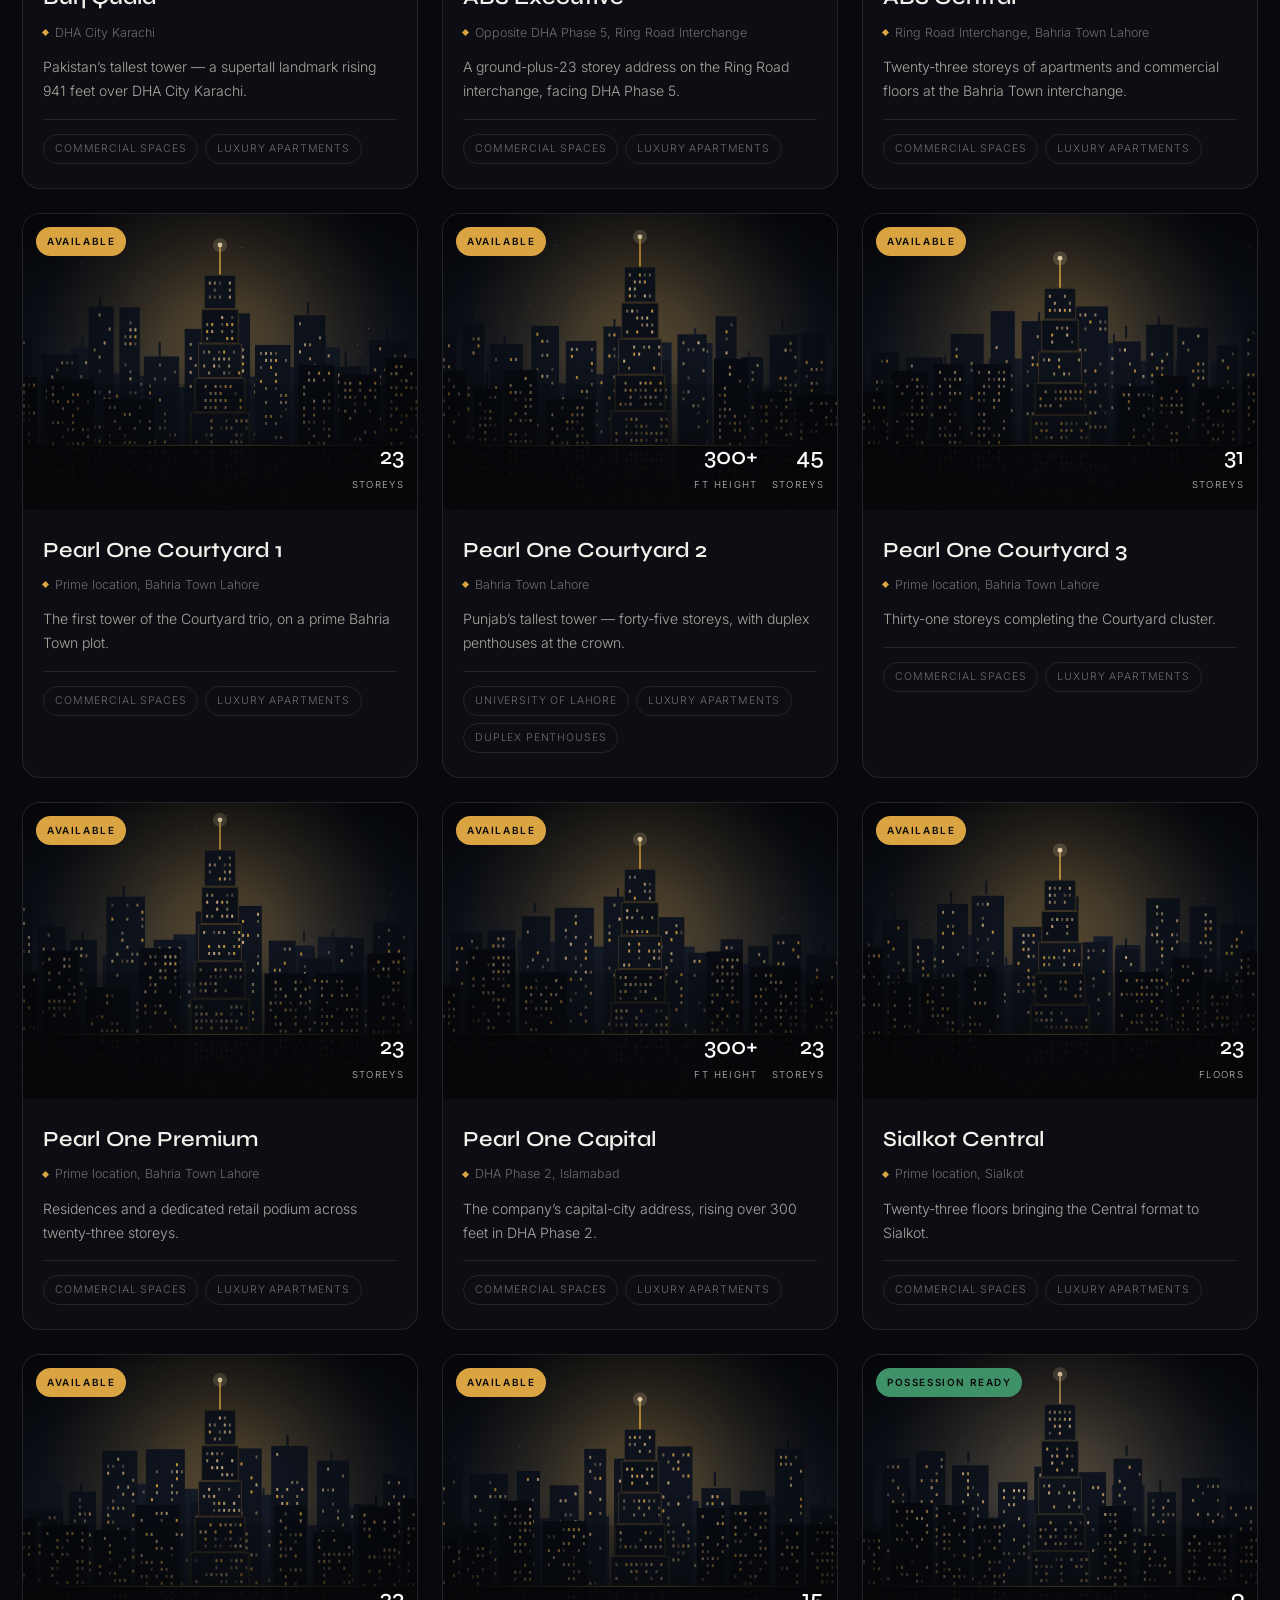
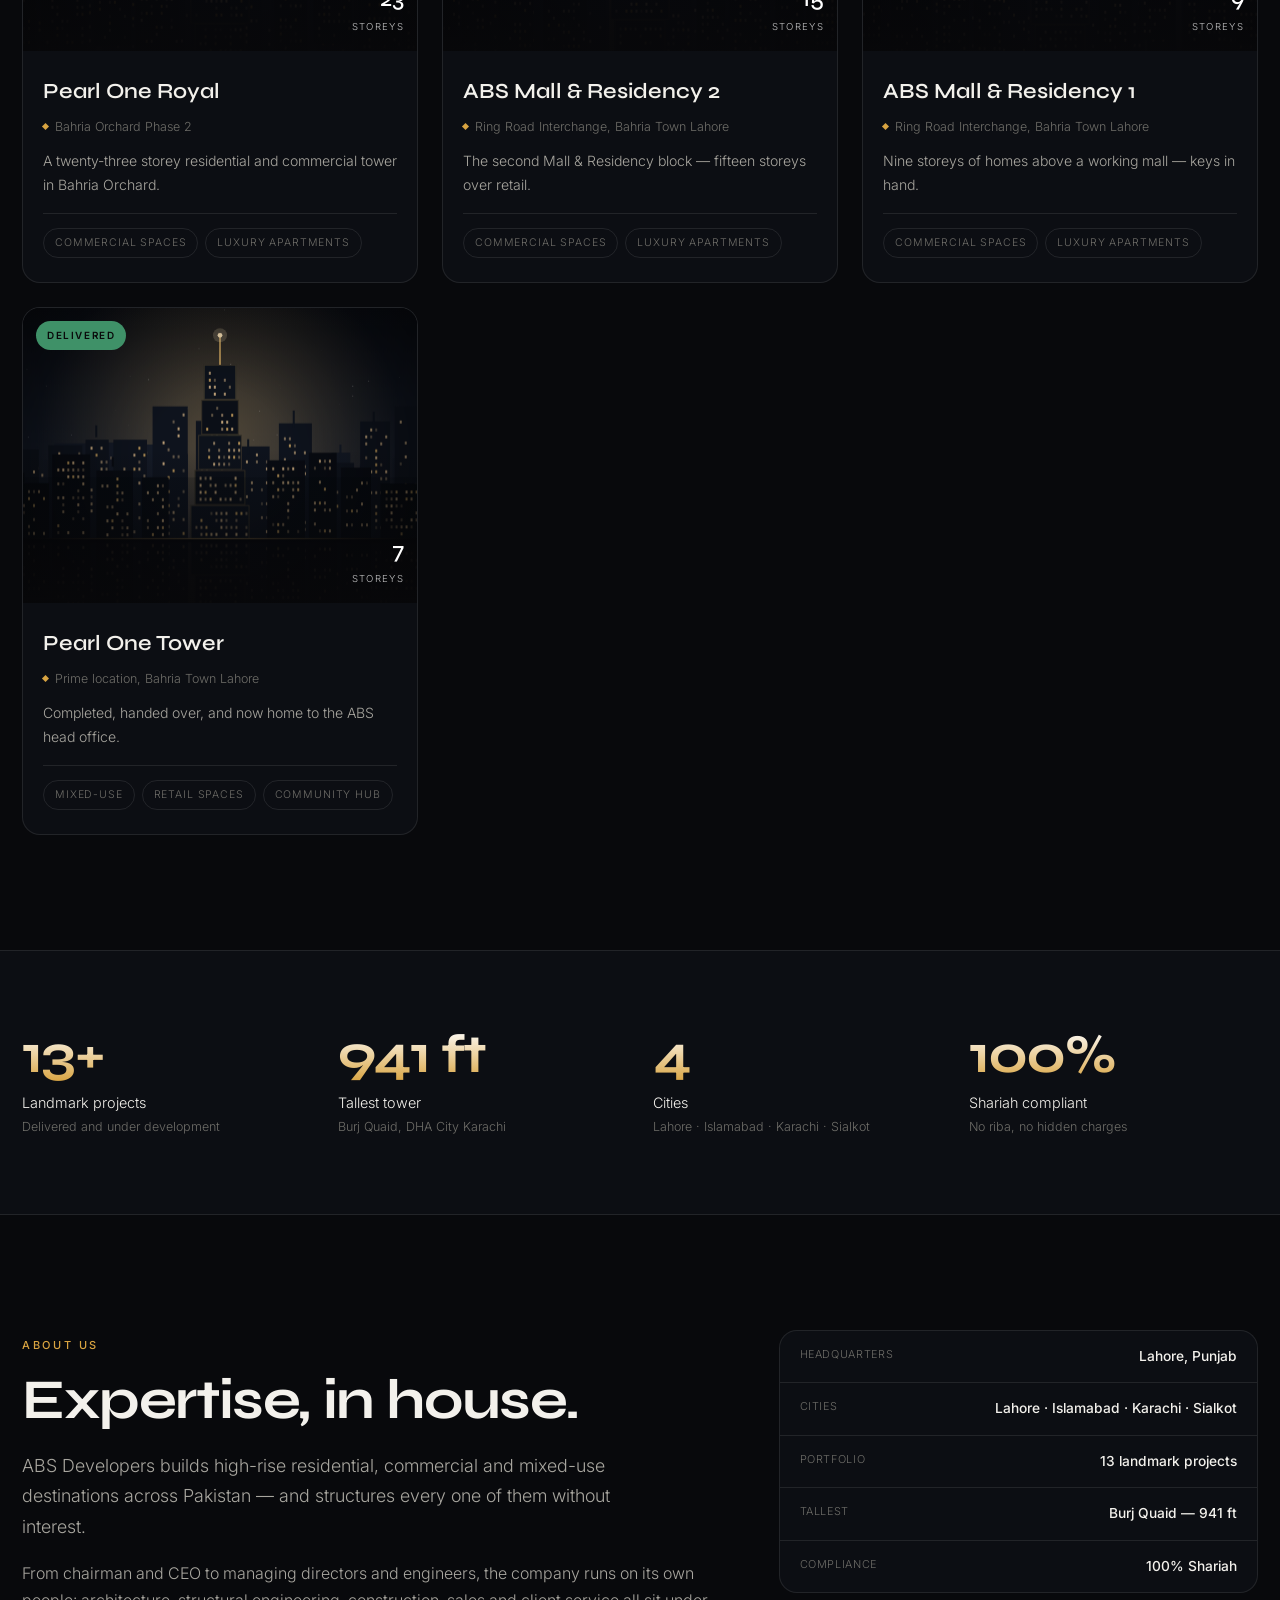
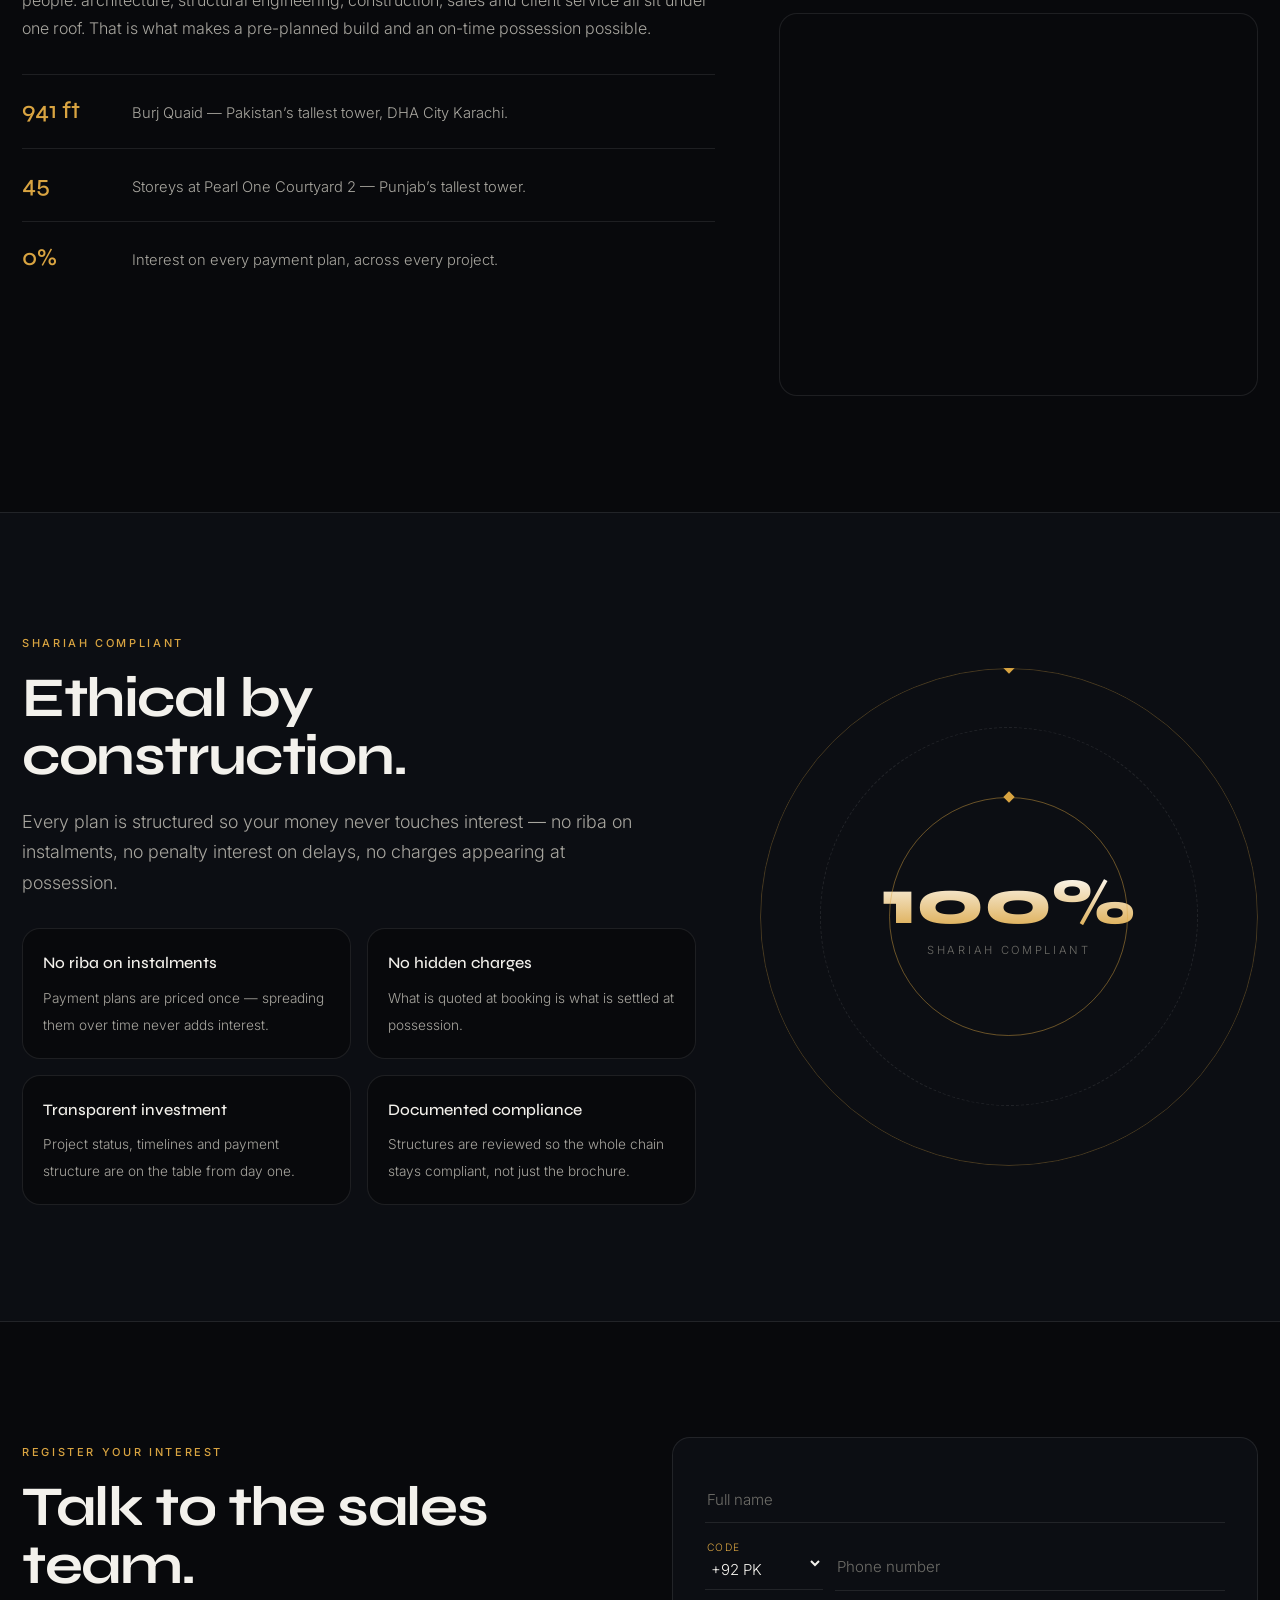
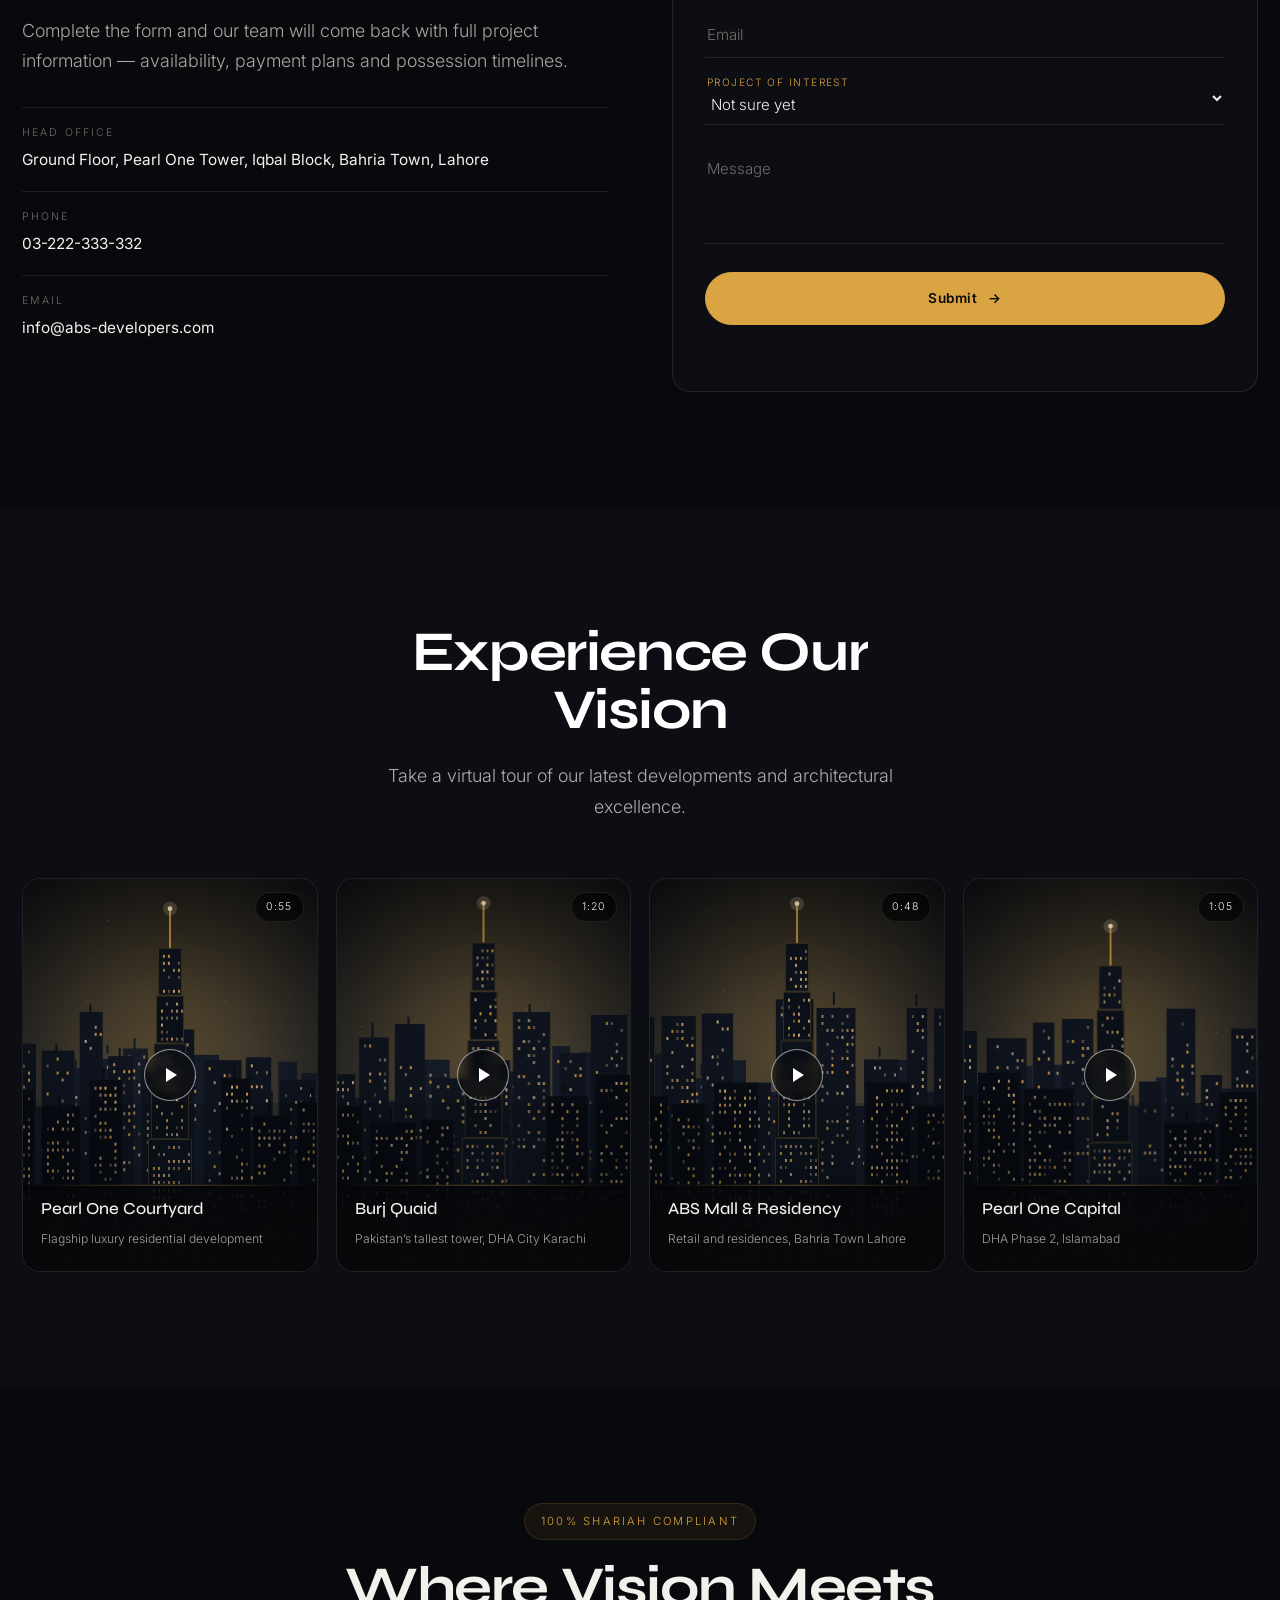
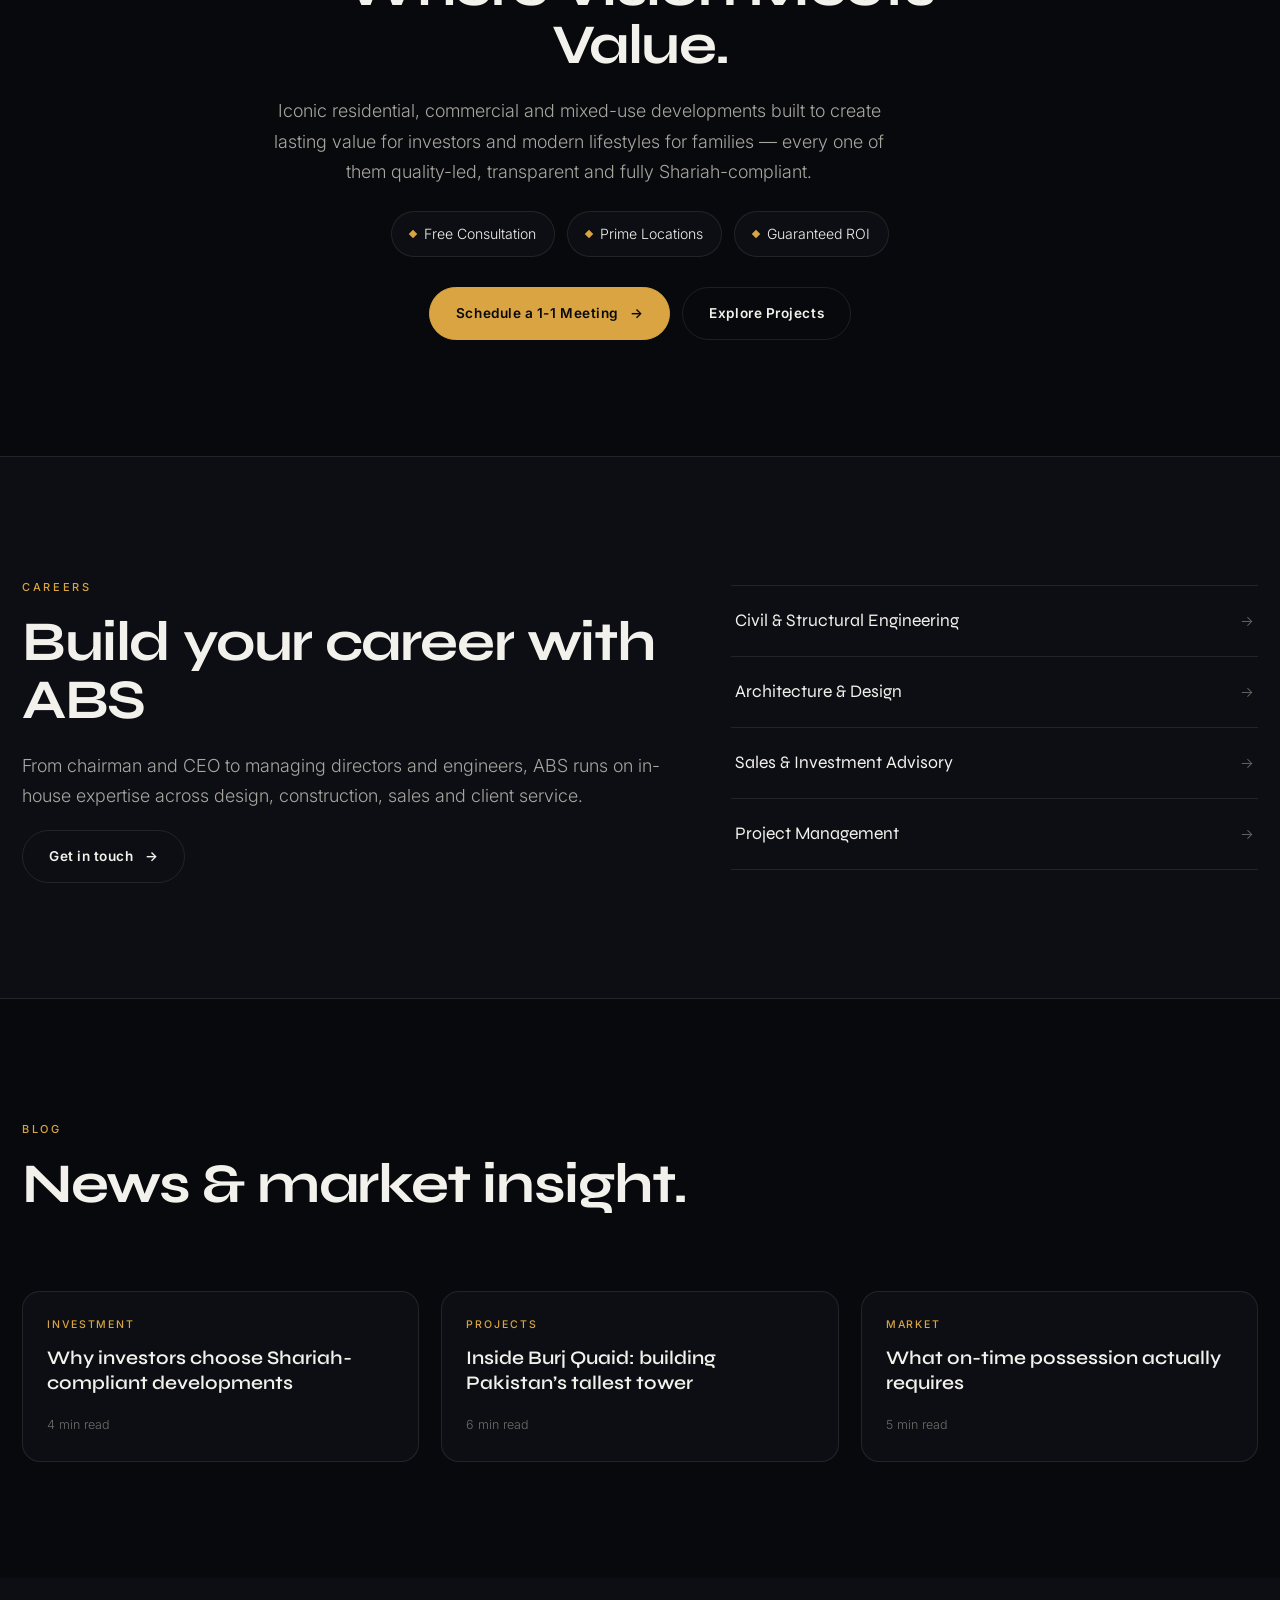
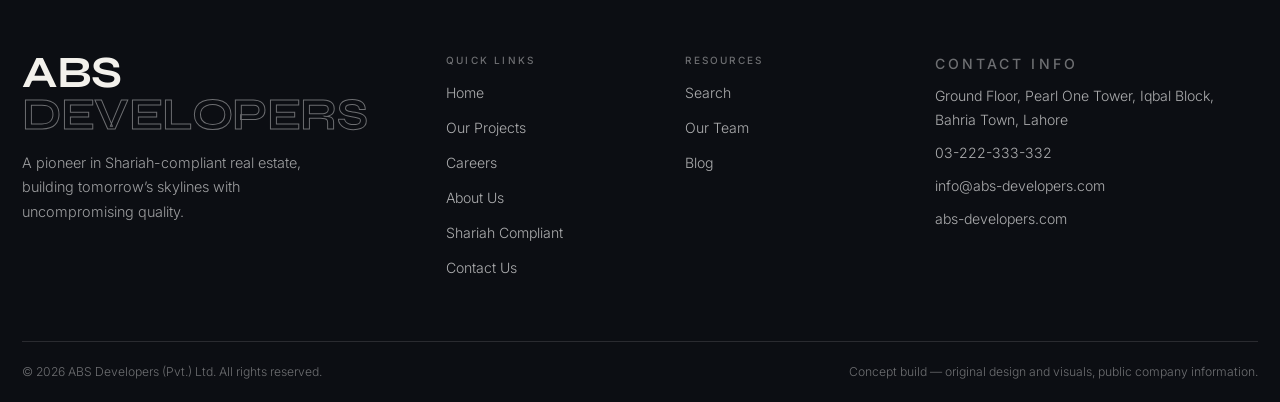
==== commit 3f4b1007: "Restore the dark gold design, keep the real site content Reverts the light cream/red visual directio" ====
--- a/index.html
+++ b/index.html
@@ -3,14 +3,14 @@
 <head>
 <meta charset="UTF-8" />
 <meta name="viewport" content="width=device-width, initial-scale=1, viewport-fit=cover" />
-<meta name="theme-color" content="#121212" />
+<meta name="theme-color" content="#08090c" />
 <title>Pakistan's Leading Real Estate Developer | ABS Developers</title>
 <meta name="description" content="ABS Developers is Pakistan's leading Shariah-compliant real estate developer, delivering premium properties, transparent investments and world-class construction." />
 <link rel="preconnect" href="https://fonts.googleapis.com" />
 <link rel="preconnect" href="https://fonts.gstatic.com" crossorigin />
-<link href="https://fonts.googleapis.com/css2?family=Playfair+Display:wght@500;600;700&family=Poppins:wght@300;400;500;600&display=swap" rel="stylesheet" />
+<link href="https://fonts.googleapis.com/css2?family=Syne:wght@600;700;800&family=Inter:wght@300;400;500;600&display=swap" rel="stylesheet" />
 <link rel="stylesheet" href="src/css/style.css" />
-<link rel="icon" href="data:image/svg+xml,%3Csvg xmlns='http://www.w3.org/2000/svg' viewBox='0 0 32 32'%3E%3Crect width='32' height='32' fill='%23121212'/%3E%3Cpath d='M16 5 L27 27 H5 Z' fill='none' stroke='%23bc3030' stroke-width='2.5'/%3E%3C/svg%3E" />
+<link rel="icon" href="data:image/svg+xml,%3Csvg xmlns='http://www.w3.org/2000/svg' viewBox='0 0 32 32'%3E%3Crect width='32' height='32' fill='%23090a0d'/%3E%3Cpath d='M16 4 L26 28 H6 Z' fill='none' stroke='%23d9a441' stroke-width='2'/%3E%3C/svg%3E" />
 <script type="importmap">
 {
   "imports": {
--- a/src/css/style.css
+++ b/src/css/style.css
@@ -7,23 +7,25 @@
    ========================================================= */
 
 :root{
-  --cream:#fbf4ea;
-  --paper:#ffffff;
-  --ink:#121212;
-  --ink-2:#4b4b4b;
-  --ink-3:#8a8a8a;
-  --line:rgba(18,18,18,.12);
-  --red:#bc3030;
-  --red-2:#d94a4a;
-  --red-soft:rgba(188,48,48,.08);
-  --green:#1f8a52;
-  --dark:#151515;
-  --radius:14px;
+  /* previous design system: dark architectural surfaces + gold */
+  --cream:#08090c;          /* page */
+  --paper:#0c0e13;          /* raised surfaces */
+  --ink:#f3f1ec;
+  --ink-2:#a8a69f;
+  --ink-3:#6e6d68;
+  --line:rgba(255,255,255,.09);
+  --red:#d9a441;            /* accent */
+  --red-2:#f2cd82;
+  --red-soft:rgba(217,164,65,.14);
+  --green:#3f9168;
+  --dark:#08090c;
+  --panel:#0c0e13;
+  --radius:18px;
   --wrap:1280px;
   --ease:cubic-bezier(.22,1,.36,1);
-  --font-d:"Playfair Display",Georgia,serif;
-  --font-b:"Poppins",system-ui,sans-serif;
-  --nav-h:78px;
+  --font-d:"Syne",system-ui,sans-serif;
+  --font-b:"Inter",system-ui,sans-serif;
+  --nav-h:76px;
 }
 
 *,*::before,*::after{box-sizing:border-box}
@@ -38,7 +40,7 @@
 a{color:inherit;text-decoration:none}
 ul,ol{margin:0;padding:0;list-style:none}
 button,input,select,textarea{font:inherit;color:inherit}
-::selection{background:var(--red);color:#fff}
+::selection{background:var(--red);color:#0a0a0b}
 
 .wrap{width:min(100% - 44px,var(--wrap));margin-inline:auto}
 .section{position:relative;padding:clamp(76px,9vw,132px) 0}
@@ -47,7 +49,7 @@
   color:var(--red);font-weight:500;margin:0 0 16px
 }
 .h2{
-  font-family:var(--font-d);font-weight:600;letter-spacing:-.015em;line-height:1.08;
+  font-family:var(--font-d);font-weight:700;letter-spacing:-.025em;line-height:1.04;
   font-size:clamp(1.95rem,4.4vw,3.5rem);margin:0 0 22px;color:var(--ink)
 }
 .lede{font-size:clamp(1rem,1.4vw,1.14rem);color:var(--ink-2);max-width:58ch;margin:0 0 18px}
@@ -58,15 +60,15 @@
 .btn{
   --pad:14px 26px;
   position:relative;display:inline-flex;align-items:center;gap:11px;
-  padding:var(--pad);border:1px solid var(--red);border-radius:2px;
-  background:var(--red);color:#fff;font-family:var(--font-b);font-weight:500;
+  padding:var(--pad);border:1px solid var(--red);border-radius:999px;
+  background:var(--red);color:#0a0a0b;font-family:var(--font-b);font-weight:600;
   font-size:.85rem;letter-spacing:.04em;cursor:pointer;overflow:hidden;
   transition:transform .5s var(--ease),box-shadow .5s var(--ease),color .35s;
 }
 .btn::after{content:"";position:absolute;inset:0;background:var(--ink);
   transform:translateY(101%);transition:transform .5s var(--ease);z-index:0}
 .btn>*{position:relative;z-index:1}
-.btn:hover{box-shadow:0 14px 30px -14px rgba(188,48,48,.7)}
+.btn:hover{box-shadow:0 14px 36px -14px rgba(217,164,65,.6)}
 .btn:hover::after{transform:translateY(0)}
 .btn__arrow{transition:transform .45s var(--ease);font-style:normal}
 .btn:hover .btn__arrow{transform:translateX(5px)}
@@ -101,10 +103,10 @@
 /* ---------- cursor / progress ---------- */
 .cursor{position:fixed;top:0;left:0;z-index:900;pointer-events:none}
 .cursor__dot,.cursor__ring{position:absolute;border-radius:50%;transform:translate(-50%,-50%)}
-.cursor__dot{width:6px;height:6px;background:var(--red)}
-.cursor__ring{width:34px;height:34px;border:1px solid rgba(188,48,48,.45);
+.cursor__dot{width:6px;height:6px;background:var(--red-2)}
+.cursor__ring{width:34px;height:34px;border:1px solid rgba(242,205,130,.5);
   transition:width .35s var(--ease),height .35s var(--ease),background .35s}
-.cursor.is-active .cursor__ring{width:64px;height:64px;background:rgba(188,48,48,.1)}
+.cursor.is-active .cursor__ring{width:64px;height:64px;background:rgba(242,205,130,.12)}
 .cursor__label{position:absolute;transform:translate(-50%,-50%);font-size:10px;letter-spacing:.12em;
   text-transform:uppercase;color:var(--red);opacity:0;transition:opacity .3s;font-weight:500}
 .cursor.is-active .cursor__label{opacity:1}
@@ -120,9 +122,9 @@
   transition:background .5s var(--ease),backdrop-filter .5s,border-color .5s,transform .6s var(--ease);
   border-bottom:1px solid transparent;color:#fff;
 }
-.nav.is-stuck{background:rgba(255,255,255,.92);backdrop-filter:blur(14px);border-color:var(--line);color:var(--ink)}
+.nav.is-stuck{background:rgba(8,9,12,.74);backdrop-filter:blur(16px);border-color:var(--line);color:var(--ink)}
 .nav.is-stuck .nav__logo{fill:var(--red)}
-.nav.is-stuck .nav__logo .o{fill:#fff}
+.nav.is-stuck .nav__logo .o{fill:var(--dark)}
 .nav.is-hidden{transform:translateY(-102%)}
 .nav__brand{display:flex;align-items:center;gap:10px;margin-right:auto}
 .nav__logo{width:26px;height:26px;fill:#fff;transition:fill .4s}
@@ -176,16 +178,17 @@
   padding-bottom:clamp(104px,15vh,172px);color:#fff}
 .hero__eyebrow{display:inline-flex;align-items:center;gap:9px;font-size:.72rem;letter-spacing:.28em;
   text-transform:uppercase;color:#fff;border:1px solid rgba(255,255,255,.22);background:rgba(255,255,255,.06);
-  padding:7px 15px;border-radius:2px;margin:0 0 20px;backdrop-filter:blur(6px)}
+  padding:8px 16px;border-radius:999px;margin:0 0 20px;backdrop-filter:blur(6px)}
 .hero__eyebrow i{width:5px;height:5px;border-radius:50%;background:var(--red-2);
-  box-shadow:0 0 0 0 rgba(217,74,74,.6);animation:ping 2.4s infinite}
-@keyframes ping{70%{box-shadow:0 0 0 11px rgba(217,74,74,0)}100%{box-shadow:0 0 0 0 rgba(217,74,74,0)}}
+  box-shadow:0 0 0 0 rgba(217,164,65,.6);animation:ping 2.4s infinite}
+@keyframes ping{70%{box-shadow:0 0 0 11px rgba(217,164,65,0)}100%{box-shadow:0 0 0 0 rgba(217,164,65,0)}}
 .hero__lead{font-size:clamp(.95rem,1.5vw,1.15rem);letter-spacing:.06em;color:rgba(255,255,255,.7);margin:0 0 10px}
-.hero__title{font-family:var(--font-d);font-weight:600;letter-spacing:-.02em;line-height:1.02;
+.hero__title{font-family:var(--font-d);font-weight:800;letter-spacing:-.035em;line-height:.96;
   font-size:clamp(2.2rem,8.4vw,6.2rem);margin:0 0 22px;color:#fff;overflow-wrap:break-word}
 .hero__title .line{display:block;overflow:hidden}
 .hero__title .line>span{display:block;transform:translateY(110%)}
-.hero__title .accent{color:var(--red-2)}
+.hero__title .accent{background:linear-gradient(100deg,var(--red) 10%,var(--red-2) 45%,#fff 95%);
+  -webkit-background-clip:text;background-clip:text;color:transparent}
 .hero__sub{max-width:52ch;font-size:clamp(.95rem,1.3vw,1.08rem);color:rgba(255,255,255,.76);margin-bottom:30px}
 .hero__actions{display:flex;flex-wrap:wrap;gap:12px}
 .hero__scroll{position:absolute;z-index:2;left:50%;transform:translateX(-50%);bottom:30px;display:grid;
@@ -196,7 +199,7 @@
   55%{transform:scaleY(1);transform-origin:bottom}100%{transform:scaleY(0);transform-origin:bottom}}
 
 /* ---------- marquee ---------- */
-.marquee{position:relative;z-index:3;background:var(--ink);color:#fff;padding:15px 0;overflow:hidden;white-space:nowrap}
+.marquee{position:relative;z-index:3;background:var(--paper);color:var(--ink);border-block:1px solid var(--line);padding:15px 0;overflow:hidden;white-space:nowrap}
 .marquee__track{display:inline-flex;gap:42px;will-change:transform}
 .marquee__track span{font-family:var(--font-d);font-size:clamp(.95rem,1.8vw,1.35rem);
   display:inline-flex;align-items:center;gap:42px;color:rgba(255,255,255,.72)}
@@ -209,17 +212,17 @@
 
 /* ---------- filters ---------- */
 .filters{display:flex;flex-wrap:wrap;gap:8px}
-.filters button{border:1px solid var(--line);background:transparent;border-radius:2px;padding:8px 16px;
+.filters button{border:1px solid var(--line);background:transparent;border-radius:999px;padding:8px 16px;
   font-size:.78rem;letter-spacing:.06em;cursor:pointer;color:var(--ink-2);transition:all .35s var(--ease)}
-.filters button:hover{border-color:var(--ink)}
-.filters button.is-on{background:var(--ink);border-color:var(--ink);color:#fff}
+.filters button:hover{border-color:var(--red)}
+.filters button.is-on{background:var(--red);border-color:var(--red);color:#0a0a0b}
 
 /* ---------- project grid ---------- */
 .grid{display:grid;grid-template-columns:repeat(3,1fr);gap:24px}
 .card{position:relative;background:var(--paper);border:1px solid var(--line);border-radius:var(--radius);
   overflow:hidden;transition:transform .5s var(--ease),box-shadow .5s var(--ease),opacity .4s;
   transform-style:preserve-3d}
-.card:hover{box-shadow:0 26px 50px -30px rgba(18,18,18,.5)}
+.card:hover{box-shadow:0 26px 54px -30px rgba(0,0,0,.8);border-color:rgba(217,164,65,.45)}
 .card.is-hidden{display:none}
 .card__vis{position:relative;aspect-ratio:4/3;overflow:hidden;background:var(--dark)}
 .card__vis::after{content:"";position:absolute;inset:auto 0 0 0;height:52%;z-index:1;pointer-events:none;
@@ -227,9 +230,9 @@
 .card__vis canvas{width:100%;height:100%;transition:transform .9s var(--ease)}
 .card:hover .card__vis canvas{transform:scale(1.06)}
 .card__badge{position:absolute;top:13px;left:13px;z-index:2;font-size:.62rem;letter-spacing:.16em;
-  text-transform:uppercase;font-weight:500;padding:6px 11px;border-radius:2px;background:var(--red);color:#fff}
+  text-transform:uppercase;font-weight:600;padding:6px 11px;border-radius:999px;background:var(--red);color:#0a0a0b}
 .card__badge[data-badge="DELIVERED"],.card__badge[data-badge="POSSESSION READY"]{background:var(--green)}
-.card__badge[data-badge="FLAGSHIP"]{background:var(--ink)}
+.card__badge[data-badge="FLAGSHIP"]{background:transparent;border:1px solid var(--red);color:var(--red)}
 .card__stats{position:absolute;right:13px;bottom:13px;z-index:2;display:flex;gap:14px;color:#fff;text-align:right}
 .card__stats b{display:block;font-family:var(--font-d);font-size:1.5rem;line-height:1;color:#fff}
 .card__stats span{font-size:.6rem;letter-spacing:.14em;text-transform:uppercase;opacity:.75}
@@ -240,13 +243,14 @@
 .card__note{font-size:.88rem;margin:0 0 16px;color:var(--ink-2)}
 .card__tags{display:flex;flex-wrap:wrap;gap:7px;border-top:1px solid var(--line);padding-top:14px}
 .card__tags i{font-style:normal;font-size:.66rem;letter-spacing:.08em;text-transform:uppercase;color:var(--ink-3);
-  border:1px solid var(--line);border-radius:2px;padding:5px 9px}
+  border:1px solid var(--line);border-radius:999px;padding:5px 11px}
 
 /* ---------- stats ---------- */
 .stats{padding-block:clamp(52px,6vw,78px);background:var(--paper);border-block:1px solid var(--line)}
 .stats__grid{display:grid;grid-template-columns:repeat(4,1fr);gap:26px}
-.stat b{display:block;font-family:var(--font-d);font-weight:600;font-size:clamp(2.1rem,4.4vw,3.2rem);
-  line-height:1;color:var(--ink)}
+.stat b{display:block;font-family:var(--font-d);font-weight:700;font-size:clamp(2.2rem,4.6vw,3.4rem);
+  line-height:1;letter-spacing:-.03em;
+  background:linear-gradient(180deg,#fff,var(--red));-webkit-background-clip:text;background-clip:text;color:transparent}
 .stat span{display:block;margin-top:9px;font-size:.9rem;color:var(--ink)}
 .stat em{display:block;font-style:normal;font-size:.78rem;color:var(--ink-3)}
 
@@ -272,21 +276,22 @@
 .pillars{display:grid;grid-template-columns:1fr 1fr;gap:16px;margin-top:30px}
 .pillar{border:1px solid var(--line);border-radius:var(--radius);padding:20px;background:var(--cream);
   transition:transform .5s var(--ease),border-color .5s}
-.pillar:hover{transform:translateY(-5px);border-color:var(--red)}
+.pillar:hover{transform:translateY(-5px);border-color:rgba(217,164,65,.5);background:rgba(217,164,65,.05)}
 .pillar b{display:block;font-family:var(--font-d);font-size:1rem;margin-bottom:7px}
 .pillar span{font-size:.85rem;color:var(--ink-2)}
 .shariah__art{position:relative;aspect-ratio:1;display:grid;place-items:center;
   overflow:hidden;border-radius:50%}
 .ring{position:absolute;border-radius:50%;border:1px solid var(--line)}
-.r1{inset:0;border-color:rgba(188,48,48,.3);animation:spin 26s linear infinite}
+.r1{inset:0;border-color:rgba(217,164,65,.28);animation:spin 26s linear infinite}
 .r2{inset:12%;border-style:dashed;animation:spin 18s linear infinite reverse}
-.r3{inset:26%;border-color:rgba(188,48,48,.5);animation:spin 34s linear infinite}
+.r3{inset:26%;border-color:rgba(217,164,65,.45);animation:spin 34s linear infinite}
 .r1::after,.r3::after{content:"";position:absolute;top:-5px;left:50%;width:8px;height:8px;background:var(--red);
   transform:translateX(-50%) rotate(45deg)}
 @keyframes spin{to{transform:rotate(360deg)}}
 .shariah__core{text-align:center}
-.shariah__core span{display:block;font-family:var(--font-d);font-weight:700;
-  font-size:clamp(2.4rem,5.6vw,4rem);line-height:1;color:var(--red)}
+.shariah__core span{display:block;font-family:var(--font-d);font-weight:800;
+  font-size:clamp(2.4rem,5.6vw,4rem);line-height:1;
+  background:linear-gradient(180deg,#fff,var(--red));-webkit-background-clip:text;background-clip:text;color:transparent}
 .shariah__core em{font-style:normal;font-size:.7rem;letter-spacing:.24em;text-transform:uppercase;color:var(--ink-3)}
 
 /* ---------- interest form ---------- */
@@ -315,7 +320,7 @@
 .form__note{margin:0;font-size:.82rem;min-height:20px;color:var(--red)}
 
 /* ---------- vision ---------- */
-.vision{background:var(--ink);color:#fff}
+.vision{background:var(--paper);color:var(--ink)}
 .vision .h2,.vision .lede{color:#fff}
 .vision .lede{color:rgba(255,255,255,.66)}
 .vision__grid{display:grid;grid-template-columns:repeat(4,1fr);gap:18px}
@@ -334,16 +339,17 @@
 .vtile__play i::after{content:"";border-left:11px solid #fff;border-block:7px solid transparent;margin-left:3px}
 .vtile:hover .vtile__play i{transform:scale(1.12);background:var(--red)}
 .vtile__len{position:absolute;top:13px;right:13px;z-index:2;font-size:.66rem;letter-spacing:.1em;
-  background:rgba(0,0,0,.55);padding:4px 9px;border-radius:2px}
+  background:rgba(0,0,0,.6);padding:5px 10px;border-radius:999px;border:1px solid var(--line)}
 
 /* ---------- value band ---------- */
 .value{background:var(--cream);text-align:center}
 .value__inner{max-width:76ch;margin-inline:auto}
 .value__badge{display:inline-block;font-size:.7rem;letter-spacing:.2em;text-transform:uppercase;color:var(--red);
-  border:1px solid var(--red);border-radius:2px;padding:7px 15px;margin-bottom:18px}
+  border:1px solid var(--red-soft);background:rgba(217,164,65,.07);
+  border-radius:999px;padding:8px 16px;margin-bottom:18px}
 .value__points{display:flex;flex-wrap:wrap;justify-content:center;gap:12px;margin:24px 0 30px}
 .value__points li{display:flex;align-items:center;gap:8px;font-size:.88rem;color:var(--ink);
-  border:1px solid var(--line);border-radius:2px;padding:9px 16px;background:var(--paper)}
+  border:1px solid var(--line);border-radius:999px;padding:10px 18px;background:var(--paper)}
 .value__points li::before{content:"";width:6px;height:6px;background:var(--red);transform:rotate(45deg)}
 .value__actions{display:flex;flex-wrap:wrap;gap:12px;justify-content:center}
 
@@ -361,13 +367,13 @@
 .posts{display:grid;grid-template-columns:repeat(3,1fr);gap:22px}
 .post{border:1px solid var(--line);border-radius:var(--radius);padding:24px;background:var(--paper);
   transition:transform .5s var(--ease),box-shadow .5s var(--ease)}
-.post:hover{transform:translateY(-6px);box-shadow:0 24px 44px -30px rgba(18,18,18,.45)}
+.post:hover{transform:translateY(-6px);box-shadow:0 24px 46px -30px rgba(0,0,0,.75);border-color:rgba(217,164,65,.4)}
 .post b{display:block;font-size:.66rem;letter-spacing:.18em;text-transform:uppercase;color:var(--red);margin-bottom:12px}
 .post h3{font-family:var(--font-d);font-weight:600;font-size:1.2rem;margin:0 0 14px;line-height:1.3}
 .post span{font-size:.78rem;color:var(--ink-3)}
 
 /* ---------- footer ---------- */
-.footer{background:var(--ink);color:#fff;padding-top:clamp(50px,6vw,74px)}
+.footer{background:var(--paper);color:var(--ink);padding-top:clamp(50px,6vw,74px)}
 .footer__top{display:grid;grid-template-columns:1.2fr 1.4fr 1fr;gap:36px;align-items:start}
 .footer__mark{font-family:var(--font-d);font-weight:700;letter-spacing:-.01em;line-height:.95;
   font-size:clamp(1.8rem,4.4vw,2.8rem);margin:0 0 14px}
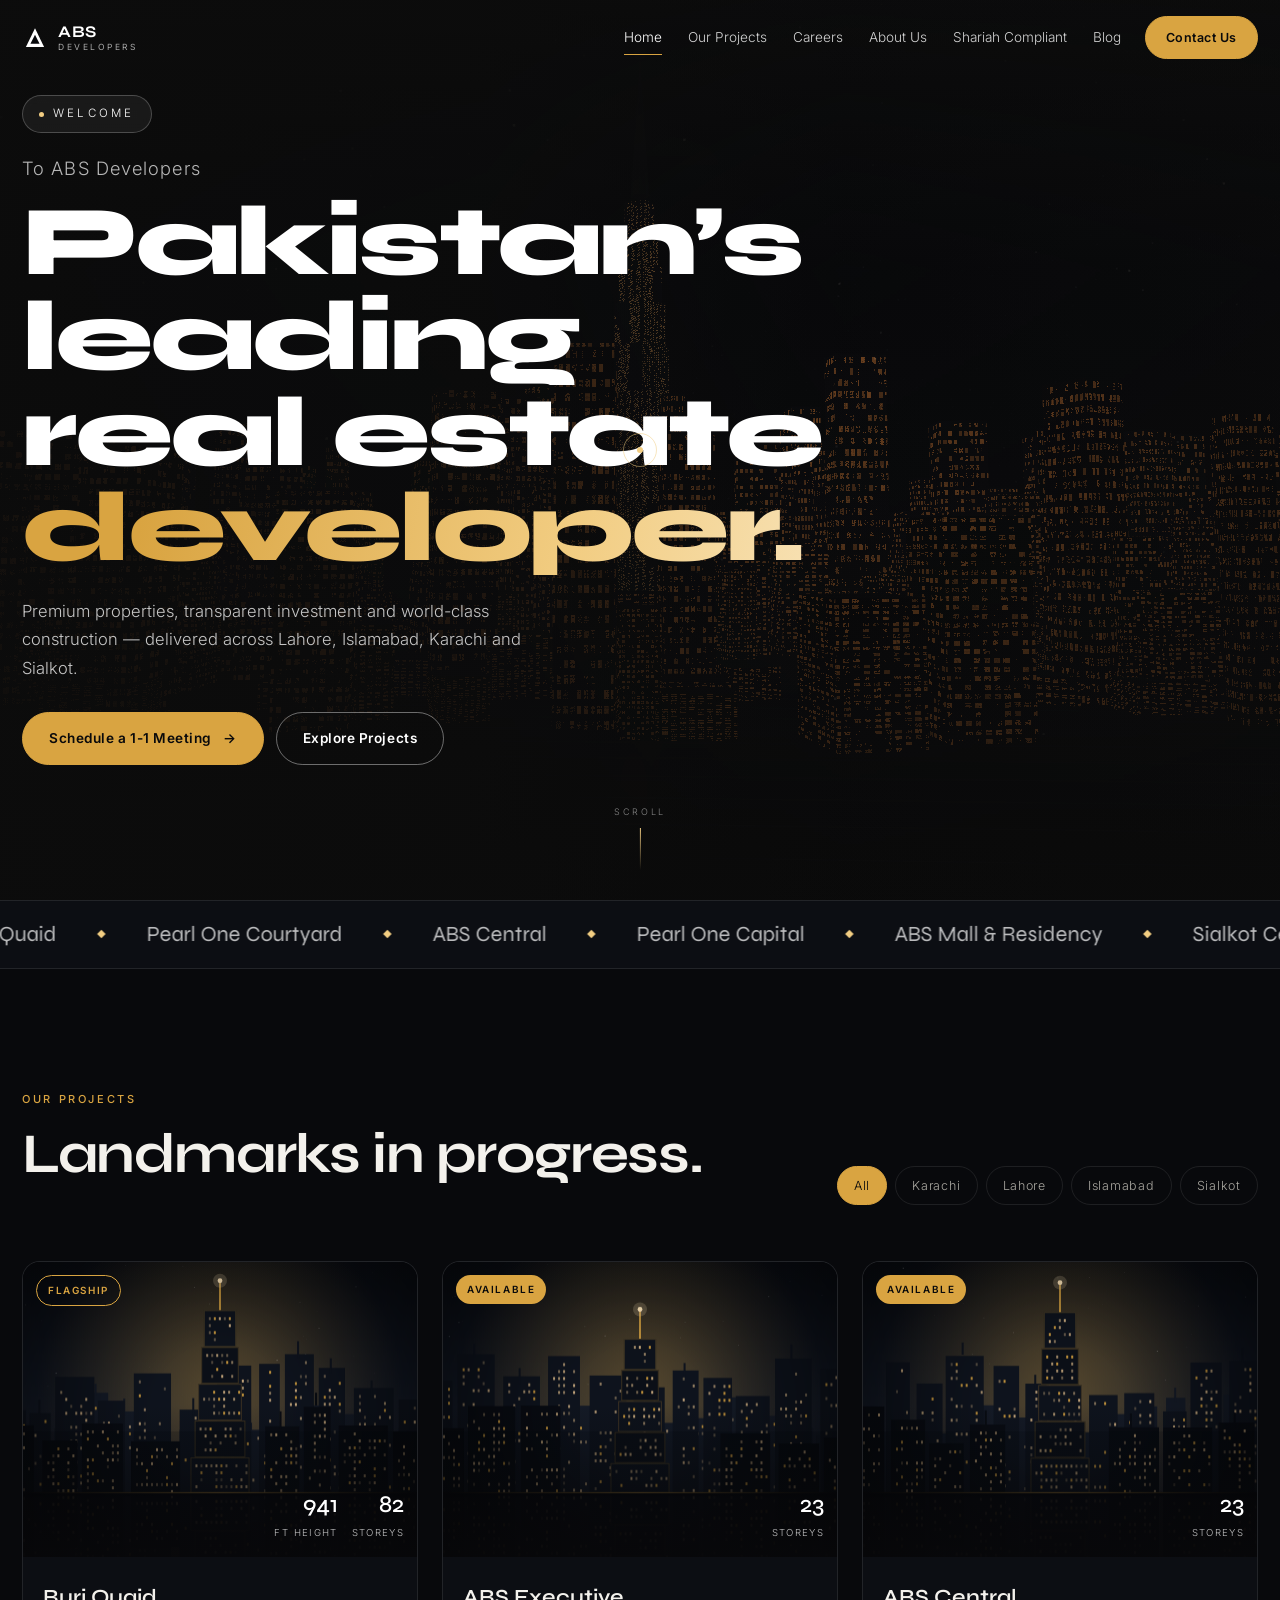
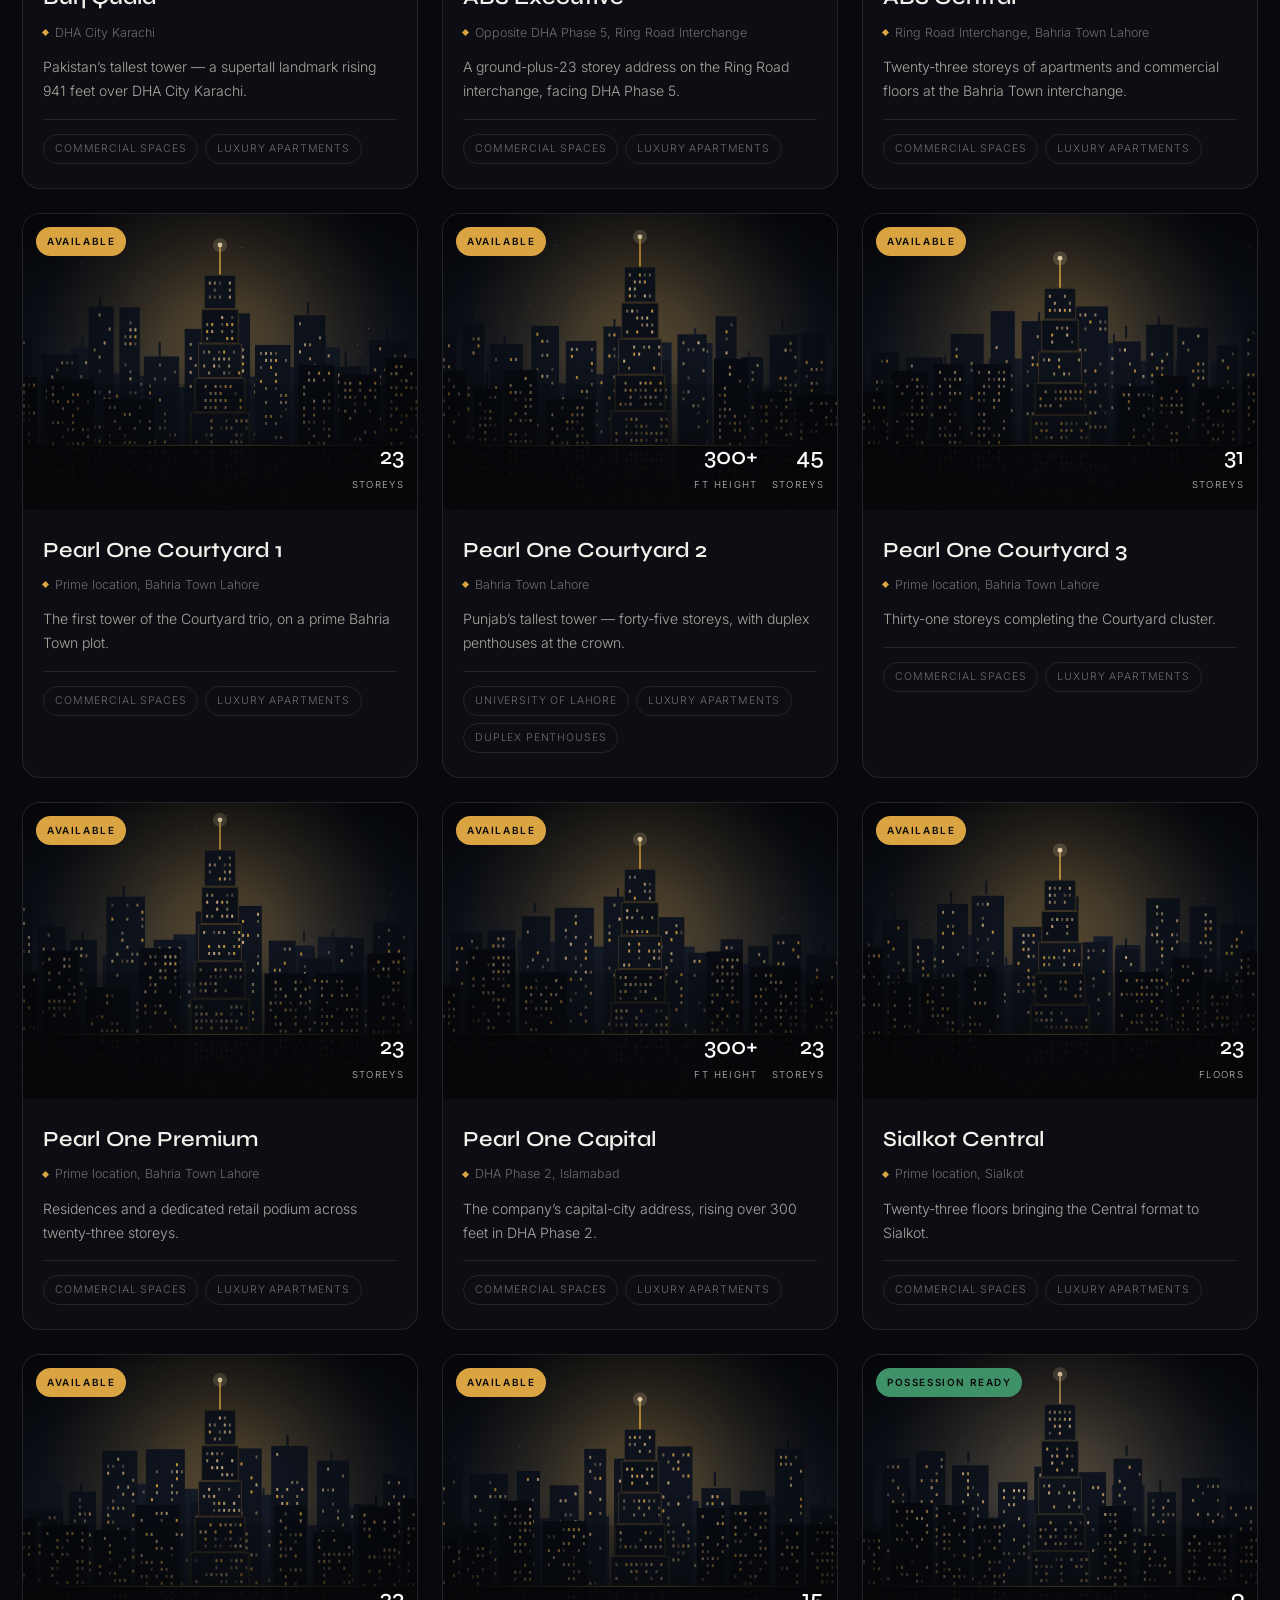
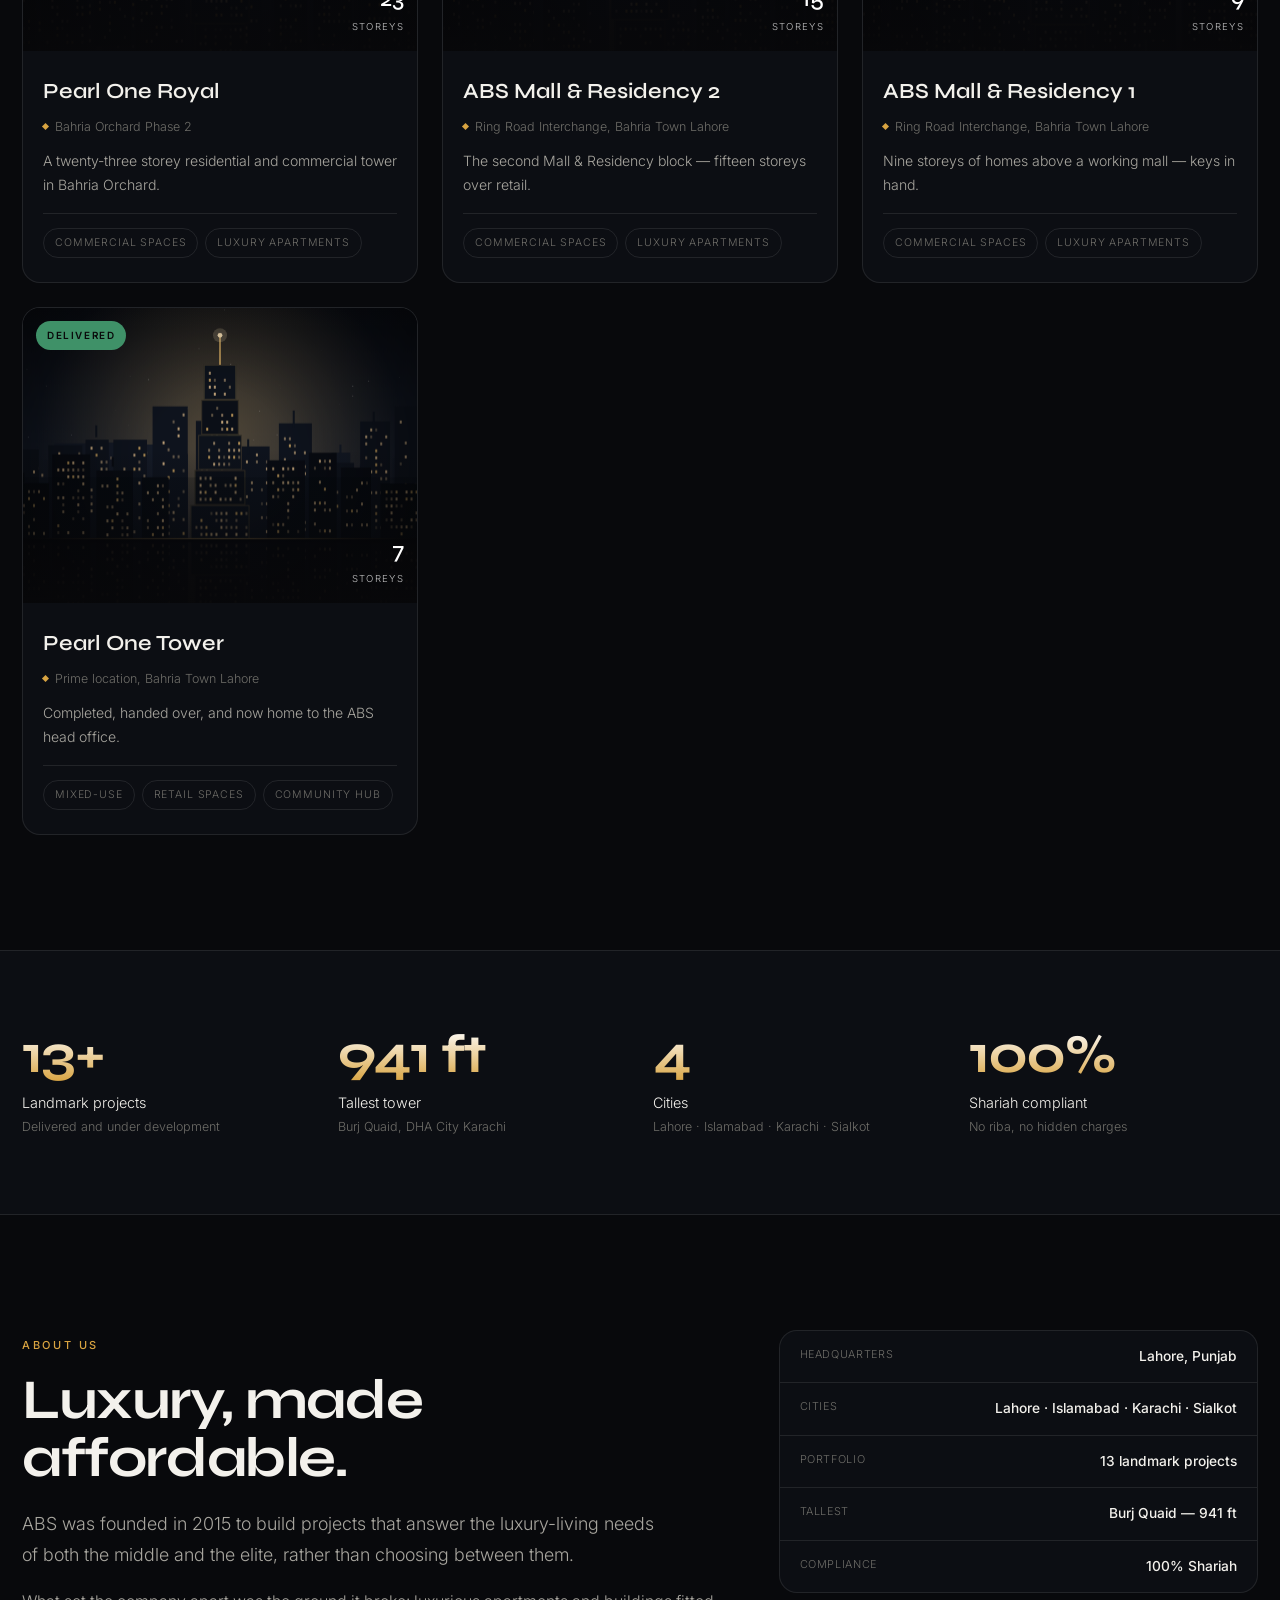
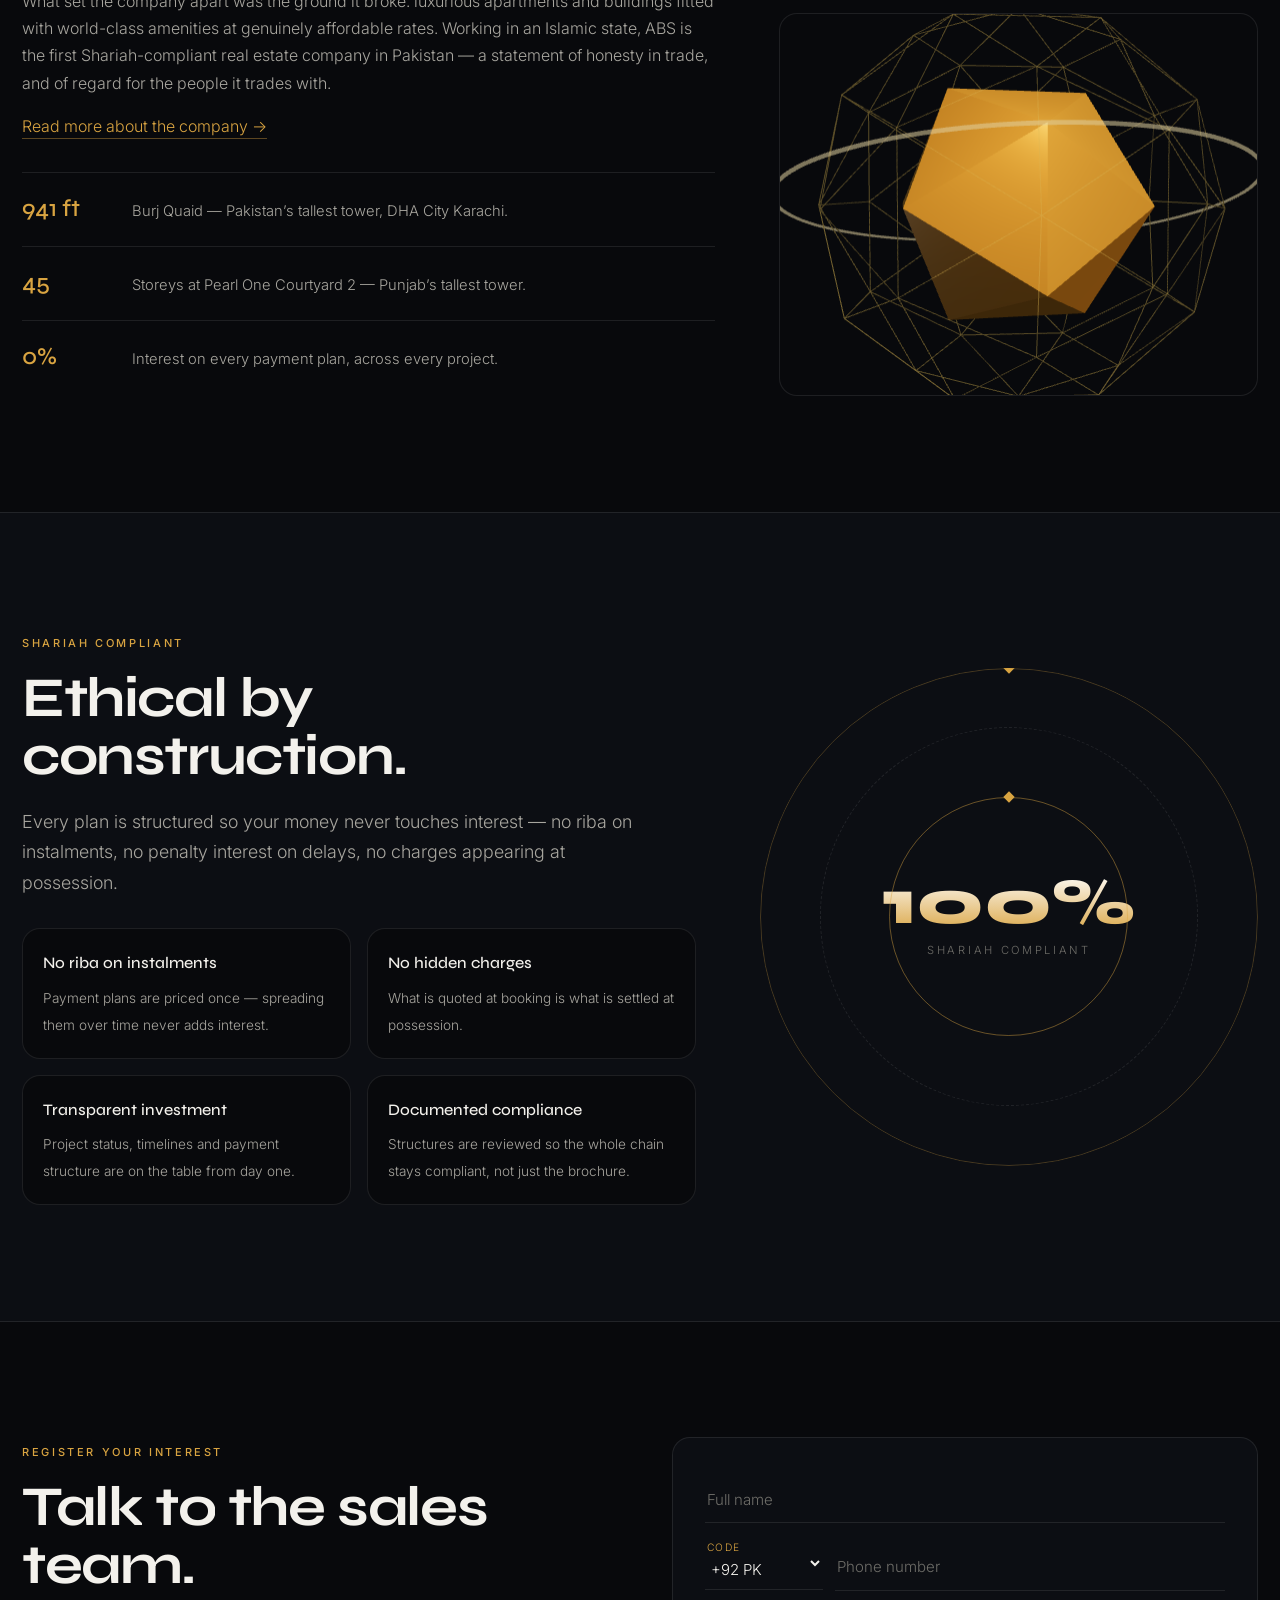
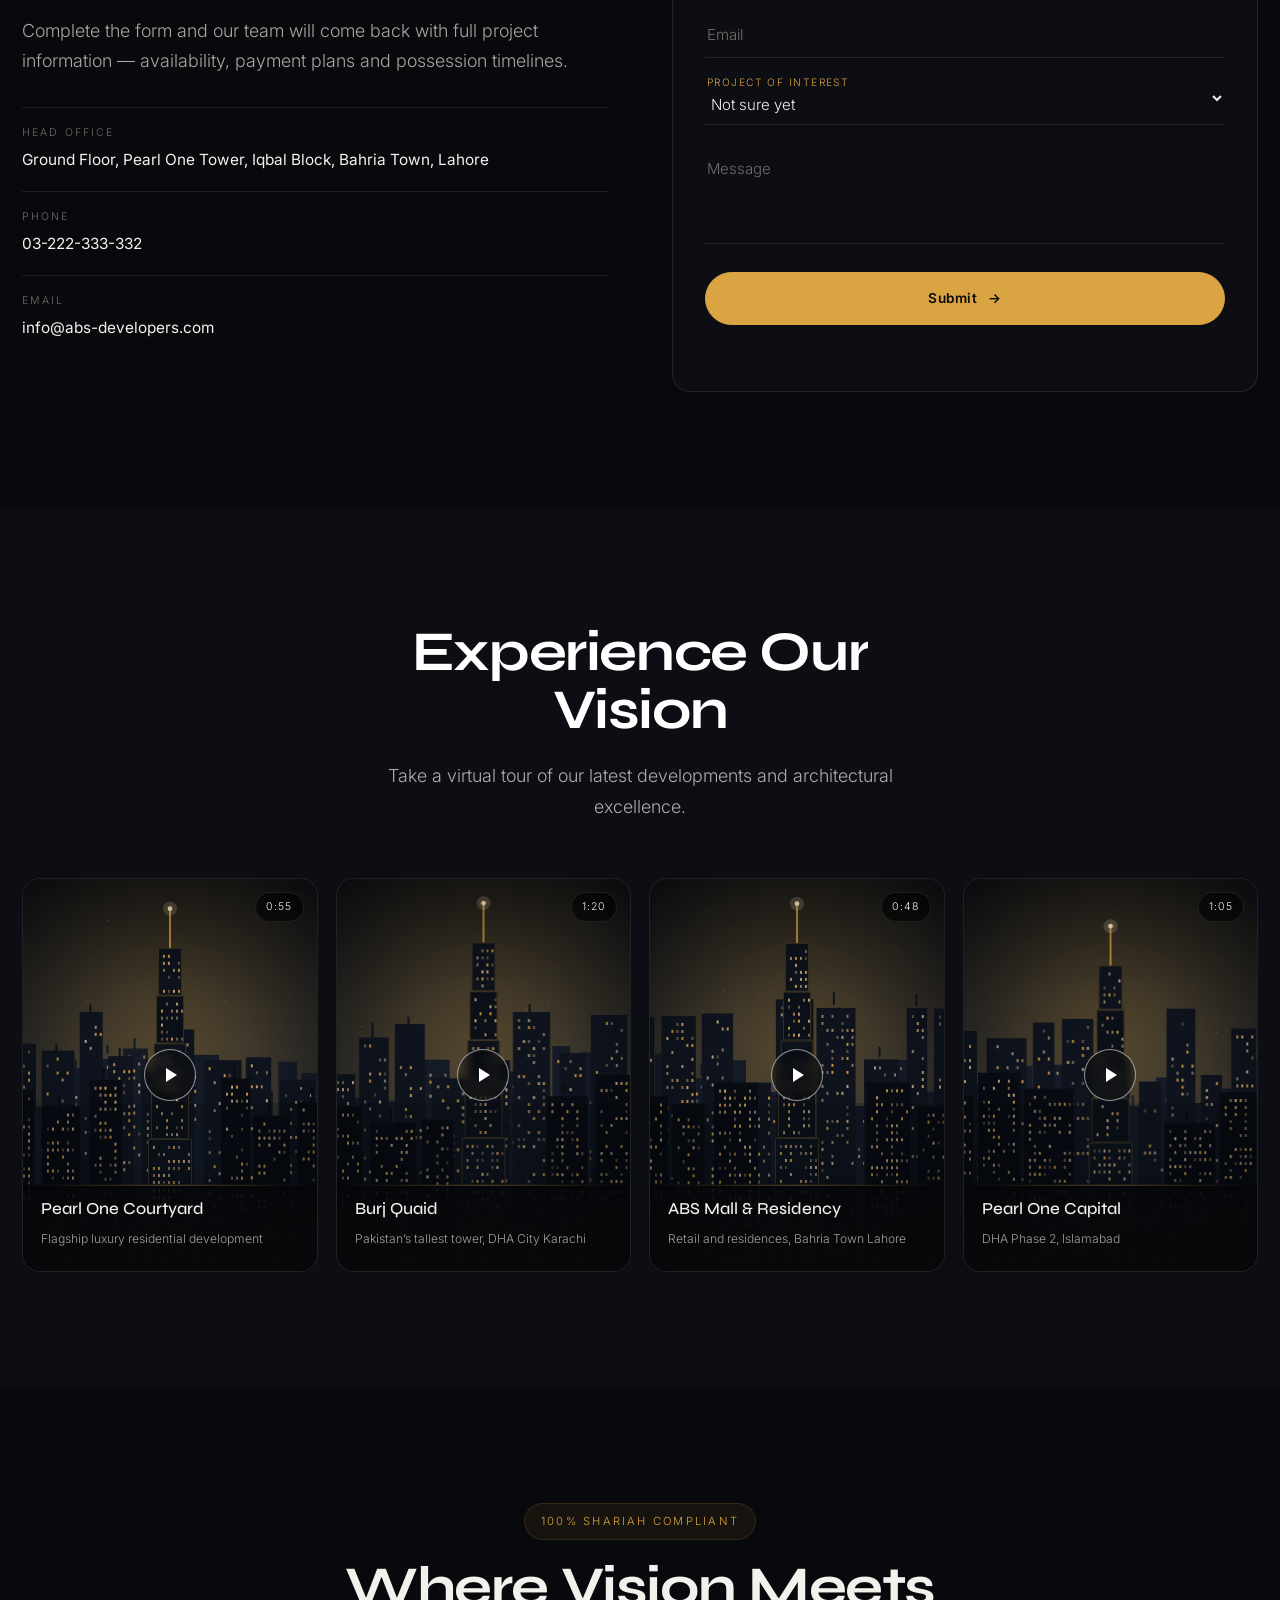
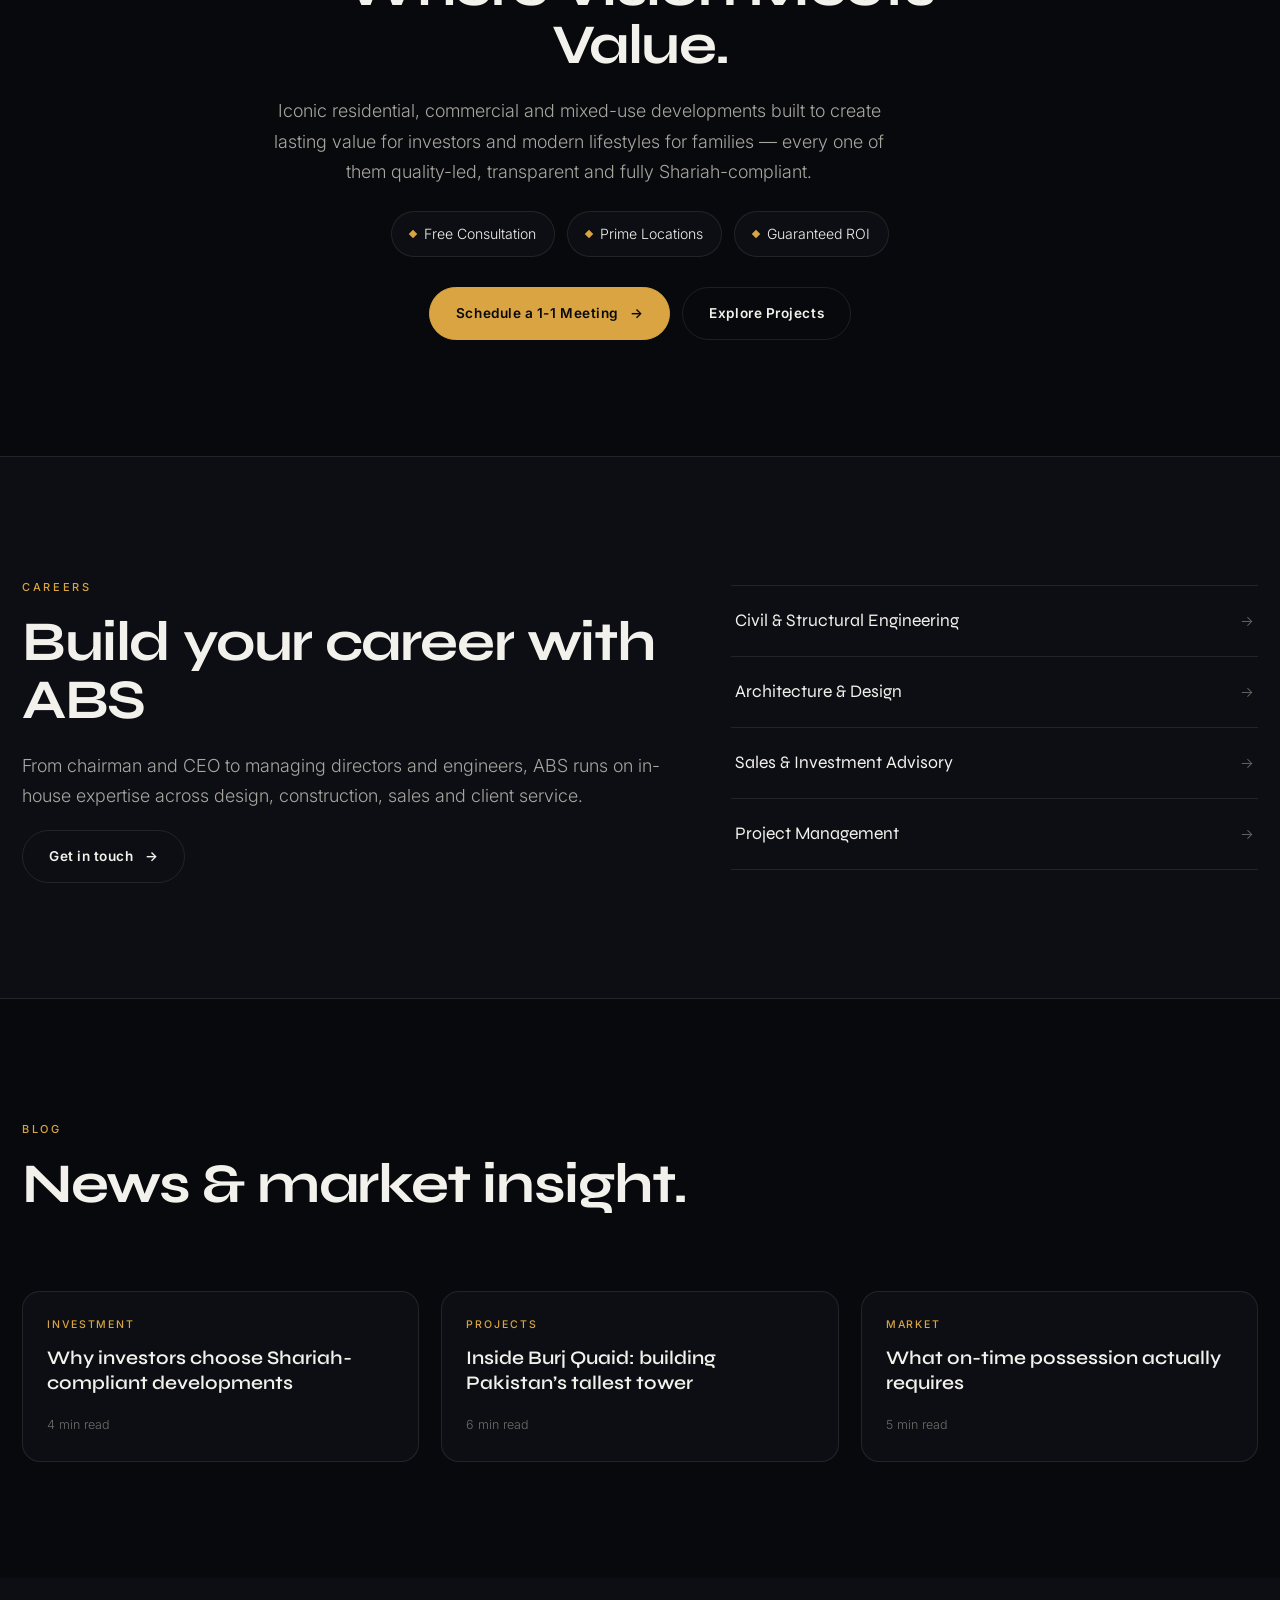
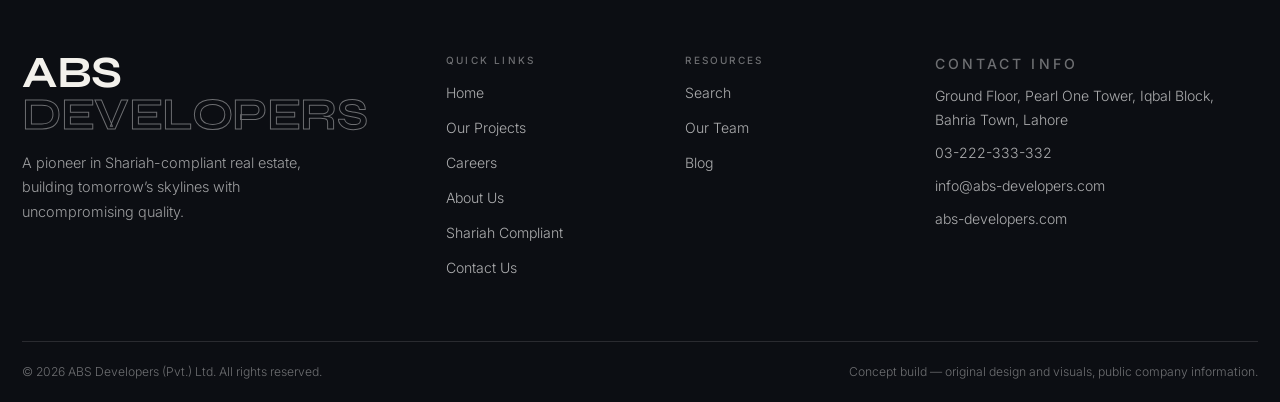
==== commit 97647265: "Add ABS Executive, ABS Central and the About page Completes the project pages that were supplied and" ====
--- a/index.html
+++ b/index.html
@@ -102,9 +102,10 @@
   <div class="wrap about__grid">
     <div class="about__left">
       <p class="tag reveal">About Us</p>
-      <h2 class="h2 split">Expertise, in house.</h2>
-      <p class="lede reveal">ABS Developers builds high-rise residential, commercial and mixed-use destinations across Pakistan — and structures every one of them without interest.</p>
-      <p class="reveal">From chairman and CEO to managing directors and engineers, the company runs on its own people: architecture, structural engineering, construction, sales and client service all sit under one roof. That is what makes a pre-planned build and an on-time possession possible.</p>
+      <h2 class="h2 split">Luxury, made affordable.</h2>
+      <p class="lede reveal">ABS was founded in 2015 to build projects that answer the luxury-living needs of both the middle and the elite, rather than choosing between them.</p>
+      <p class="reveal">What set the company apart was the ground it broke: luxurious apartments and buildings fitted with world-class amenities at genuinely affordable rates. Working in an Islamic state, ABS is the first Shariah-compliant real estate company in Pakistan — a statement of honesty in trade, and of regard for the people it trades with.</p>
+      <p class="reveal"><a class="inline-link" href="about.html" data-cursor="More">Read more about the company →</a></p>
       <div class="about__points">
         <div class="point reveal"><b>941 ft</b><span>Burj Quaid — Pakistan’s tallest tower, DHA City Karachi.</span></div>
         <div class="point reveal"><b>45</b><span>Storeys at Pearl One Courtyard 2 — Punjab’s tallest tower.</span></div>
--- a/src/css/style.css
+++ b/src/css/style.css
@@ -224,6 +224,7 @@
   transform-style:preserve-3d}
 .card:hover{box-shadow:0 26px 54px -30px rgba(0,0,0,.8);border-color:rgba(217,164,65,.45)}
 .card.is-hidden{display:none}
+a.card{display:block;color:inherit}
 .card__vis{position:relative;aspect-ratio:4/3;overflow:hidden;background:var(--dark)}
 .card__vis::after{content:"";position:absolute;inset:auto 0 0 0;height:52%;z-index:1;pointer-events:none;
   background:linear-gradient(transparent,rgba(8,8,10,.82))}
@@ -428,3 +429,144 @@
   .reveal,.reveal-line{opacity:1;transform:none}
   .hero__title .line>span,.split .word>span{transform:none}
 }
+
+/* =========================================================
+   Project detail pages
+   ========================================================= */
+.phero{position:relative;min-height:100svh;display:flex;align-items:center;overflow:hidden;
+  background:var(--dark);padding-block:calc(var(--nav-h) + 40px) 60px}
+.phero__inner{position:relative;z-index:2;color:#fff}
+.phero__back{display:block;width:fit-content;font-size:.8rem;letter-spacing:.06em;color:rgba(255,255,255,.6);
+  margin-bottom:22px;transition:color .3s,transform .4s var(--ease)}
+.phero__back:hover{color:var(--red-2);transform:translateX(-4px)}
+.phero__title{font-family:var(--font-d);font-weight:800;letter-spacing:-.04em;line-height:.92;
+  font-size:clamp(2.6rem,10vw,7.6rem);margin:0 0 14px;color:#fff}
+.phero__title .line{display:block;overflow:hidden}
+.phero__title .line>span{display:block;transform:translateY(110%)}
+.phero__tagline{font-family:var(--font-d);font-weight:700;font-size:clamp(1.1rem,2.4vw,1.8rem);
+  letter-spacing:-.01em;margin:0 0 12px;
+  background:linear-gradient(100deg,var(--red) 10%,var(--red-2) 55%,#fff 95%);
+  -webkit-background-clip:text;background-clip:text;color:transparent}
+.phero__stand{max-width:56ch;color:rgba(255,255,255,.74);margin:0 0 26px}
+.phero__specs{display:flex;flex-wrap:wrap;gap:34px;margin-bottom:20px}
+.pspec b{display:block;font-family:var(--font-d);font-weight:800;font-size:clamp(1.8rem,4vw,2.8rem);
+  line-height:1;background:linear-gradient(180deg,#fff,var(--red));
+  -webkit-background-clip:text;background-clip:text;color:transparent}
+.pspec span{font-size:.72rem;letter-spacing:.18em;text-transform:uppercase;color:rgba(255,255,255,.5)}
+.phero__approvals{display:flex;flex-wrap:wrap;gap:9px;margin-bottom:26px}
+.phero__approvals i{font-style:normal;font-size:.7rem;letter-spacing:.12em;text-transform:uppercase;
+  color:var(--red-2);border:1px solid var(--red-soft);background:rgba(217,164,65,.08);
+  border-radius:999px;padding:7px 14px}
+.phero__market{margin:20px 0 0;font-size:.78rem;letter-spacing:.1em;color:rgba(255,255,255,.4)}
+
+/* travel */
+.travel__grid{display:grid;grid-template-columns:repeat(4,1fr);gap:18px;margin-bottom:30px}
+.tcard{border:1px solid var(--line);border-radius:var(--radius);padding:24px 22px;background:var(--paper);
+  transition:transform .5s var(--ease),border-color .5s}
+.tcard:hover{transform:translateY(-5px);border-color:rgba(217,164,65,.45)}
+.tcard b{display:block;font-family:var(--font-d);font-weight:700;font-size:1.7rem;color:var(--red);line-height:1}
+.tcard span{display:block;margin-top:7px;font-size:.86rem;color:var(--ink-2)}
+.locnote{border-left:2px solid var(--red);padding:6px 0 6px 22px;max-width:70ch}
+.locnote h3{font-family:var(--font-d);font-weight:700;font-size:clamp(1.2rem,2.4vw,1.7rem);margin:0 0 10px}
+.locnote p{margin:0}
+
+/* galleries */
+.pgallery{background:var(--paper);border-block:1px solid var(--line)}
+.gblock + .gblock{margin-top:clamp(48px,6vw,80px)}
+.gtiles{display:grid;grid-template-columns:repeat(3,1fr);gap:18px}
+.gblock:nth-child(even) .gtiles{grid-template-columns:repeat(2,1fr)}
+.gtile{margin:0;border:1px solid var(--line);border-radius:var(--radius);overflow:hidden;
+  aspect-ratio:4/3;background:var(--dark);transition:border-color .5s,transform .5s var(--ease);
+  transform-style:preserve-3d}
+.gtile:hover{border-color:rgba(217,164,65,.45)}
+.gtile canvas{width:100%;height:100%;transition:transform .9s var(--ease)}
+.gtile:hover canvas{transform:scale(1.06)}
+
+/* landmarks */
+.lgrid{display:grid;grid-template-columns:repeat(4,1fr);gap:18px}
+.lcard{border:1px solid var(--line);border-radius:var(--radius);padding:24px 22px;background:var(--paper);
+  transition:transform .5s var(--ease),border-color .5s;transform-style:preserve-3d}
+.lcard:hover{border-color:rgba(217,164,65,.45)}
+.lcard b{font-family:var(--font-d);font-size:.78rem;letter-spacing:.2em;color:var(--red)}
+.lcard h3{font-family:var(--font-d);font-weight:700;font-size:1.08rem;margin:12px 0 9px;letter-spacing:-.01em}
+.lcard p{font-size:.85rem;margin:0}
+
+/* amenities */
+.amenities{background:var(--paper);border-block:1px solid var(--line)}
+.amen__grid{display:grid;grid-template-columns:.9fr 1.1fr;gap:clamp(32px,5vw,70px);align-items:start}
+.amen__list{display:grid;grid-template-columns:1fr 1fr;gap:0 26px}
+.amen__list li{display:flex;align-items:center;gap:11px;padding:14px 0;border-bottom:1px solid var(--line);
+  font-size:.92rem;color:var(--ink);transition:padding .4s var(--ease),color .3s}
+.amen__list li::before{content:"";width:6px;height:6px;background:var(--red);transform:rotate(45deg);flex:none}
+.amen__list li:hover{padding-left:8px;color:var(--red-2)}
+
+@media (max-width:1100px){
+  .travel__grid,.lgrid{grid-template-columns:repeat(2,1fr)}
+  .gtiles,.gblock:nth-child(even) .gtiles{grid-template-columns:repeat(2,1fr)}
+  .amen__grid{grid-template-columns:1fr}
+}
+@media (max-width:680px){
+  .travel__grid,.lgrid,.gtiles,.gblock:nth-child(even) .gtiles,.amen__list{grid-template-columns:1fr}
+  .phero__specs{gap:24px}
+}
+
+/* ---------- residential / commercial mix ---------- */
+.units--alt{background:var(--paper);border-block:1px solid var(--line)}
+.ugrid{display:grid;grid-template-columns:repeat(3,1fr);gap:18px}
+.unit{border:1px solid var(--line);border-radius:var(--radius);padding:24px 22px;background:var(--paper);
+  transition:transform .5s var(--ease),border-color .5s;transform-style:preserve-3d}
+.units--alt .unit{background:var(--cream)}
+.unit:hover{border-color:rgba(217,164,65,.45)}
+.unit__head{display:flex;justify-content:space-between;align-items:baseline;gap:14px;
+  padding-bottom:12px;margin-bottom:12px;border-bottom:1px solid var(--line)}
+.unit__head h3{font-family:var(--font-d);font-weight:700;font-size:1.05rem;margin:0;letter-spacing:-.01em}
+.unit__head b{font-family:var(--font-d);font-weight:700;font-size:1.05rem;color:var(--red);white-space:nowrap}
+.unit p{font-size:.86rem;margin:0}
+
+/* ---------- booking process ---------- */
+.bsteps{display:grid;grid-template-columns:repeat(4,1fr);gap:0;border-top:1px solid var(--line)}
+.bstep{position:relative;padding:28px 22px 32px;border-right:1px solid var(--line)}
+.bstep:last-child{border-right:0}
+.bstep::before{content:"";position:absolute;top:-1px;left:0;width:0;height:2px;background:var(--red);
+  transition:width .9s var(--ease)}
+.bstep.is-in::before{width:100%}
+.bstep b{font-family:var(--font-d);font-size:.78rem;letter-spacing:.2em;color:var(--red)}
+.bstep h3{font-family:var(--font-d);font-weight:700;font-size:1.05rem;margin:13px 0 9px;letter-spacing:-.01em}
+.bstep p{font-size:.85rem;margin:0}
+.bcontacts{display:flex;flex-wrap:wrap;gap:30px;margin-top:34px;padding-top:24px;border-top:1px solid var(--line)}
+.bcontacts li{display:grid;gap:5px}
+.bcontacts span{font-size:.66rem;letter-spacing:.2em;text-transform:uppercase;color:var(--ink-3)}
+.bcontacts b{font-weight:400;font-size:.98rem}
+.bcontacts a:hover{color:var(--red)}
+
+@media (max-width:1100px){
+  .ugrid{grid-template-columns:repeat(2,1fr)}
+  .bsteps{grid-template-columns:repeat(2,1fr)}
+  .bstep{border-bottom:1px solid var(--line)}
+  .bstep:nth-child(even){border-right:0}
+}
+@media (max-width:680px){
+  .ugrid,.bsteps{grid-template-columns:1fr}
+  .bstep{border-right:0}
+}
+
+.inline-link{color:var(--red);border-bottom:1px solid rgba(217,164,65,.4);padding-bottom:2px;
+  transition:border-color .35s,color .35s}
+.inline-link:hover{color:var(--red-2);border-color:var(--red-2)}
+
+/* ---------- about: board of directors ---------- */
+.phero--short{min-height:auto;padding-block:calc(var(--nav-h) + 90px) 90px}
+.board{background:var(--paper);border-block:1px solid var(--line)}
+.bgrid{display:grid;grid-template-columns:repeat(4,1fr);gap:18px}
+.bcard{border:1px solid var(--line);border-radius:var(--radius);padding:28px 24px;background:var(--cream);
+  transition:transform .5s var(--ease),border-color .5s;transform-style:preserve-3d}
+.bcard:hover{border-color:rgba(217,164,65,.45)}
+.bcard__mono{display:grid;place-items:center;width:58px;height:58px;border-radius:50%;
+  border:1px solid rgba(217,164,65,.4);background:rgba(217,164,65,.08);
+  font-family:var(--font-d);font-weight:700;font-size:1.1rem;color:var(--red);letter-spacing:.02em;
+  margin-bottom:18px}
+.bcard h3{font-family:var(--font-d);font-weight:700;font-size:1.1rem;margin:0 0 6px;letter-spacing:-.01em}
+.bcard p{font-size:.84rem;margin:0;color:var(--ink-3);letter-spacing:.06em;text-transform:uppercase}
+.page-about .about__grid{align-items:start}
+@media (max-width:1100px){.bgrid{grid-template-columns:repeat(2,1fr)}}
+@media (max-width:680px){.bgrid{grid-template-columns:1fr}}
